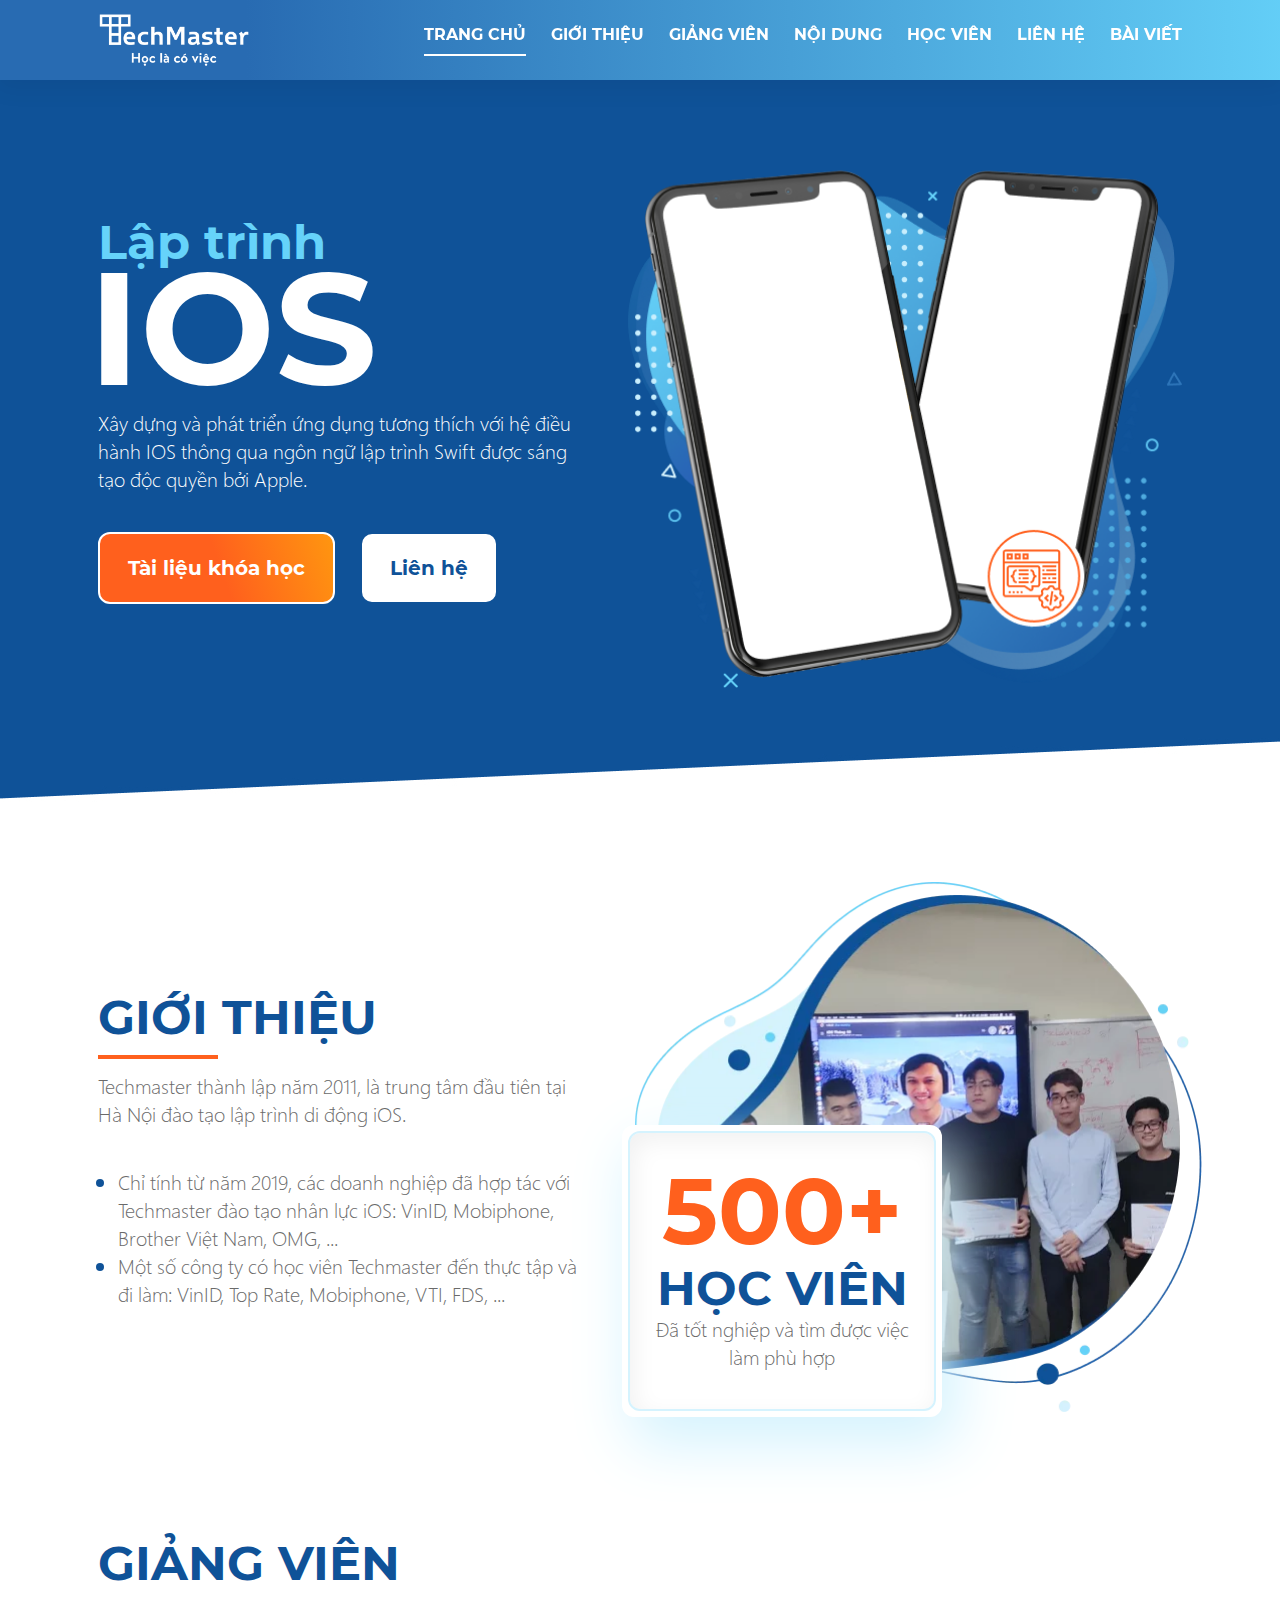
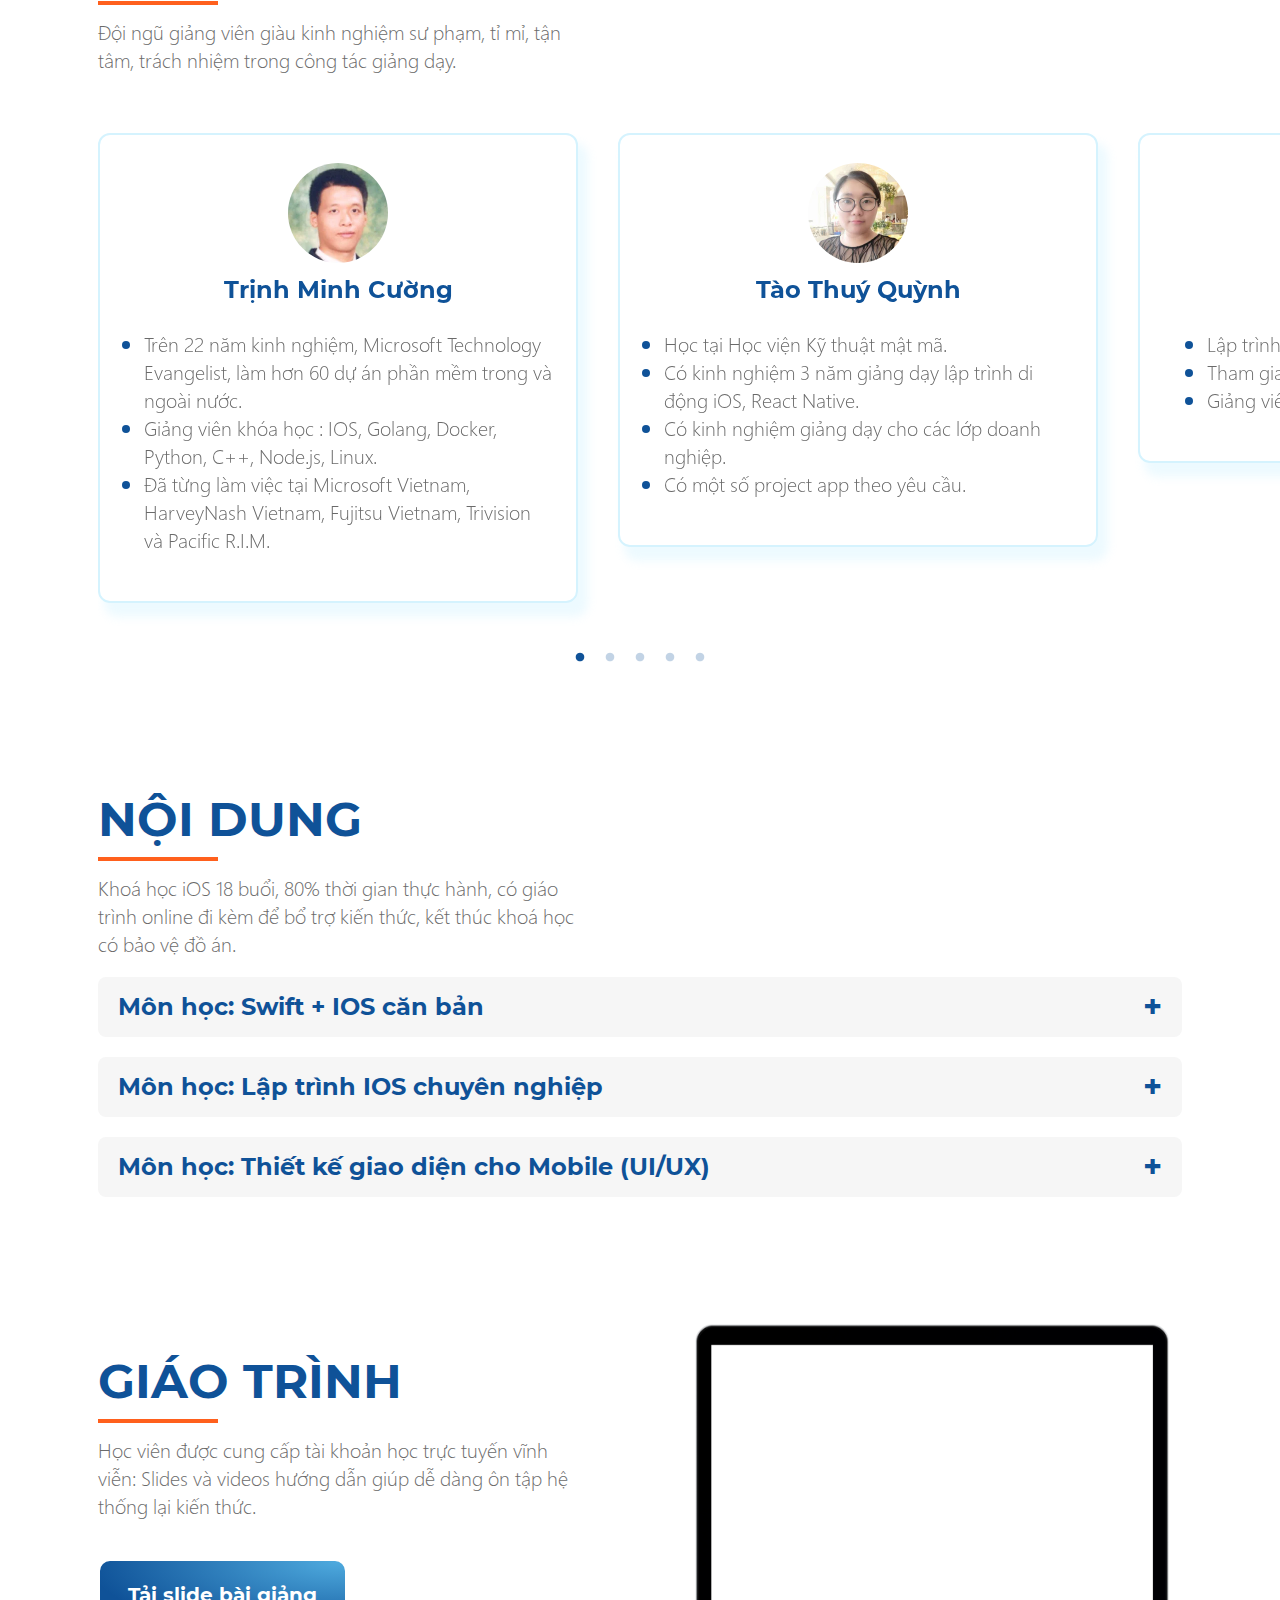
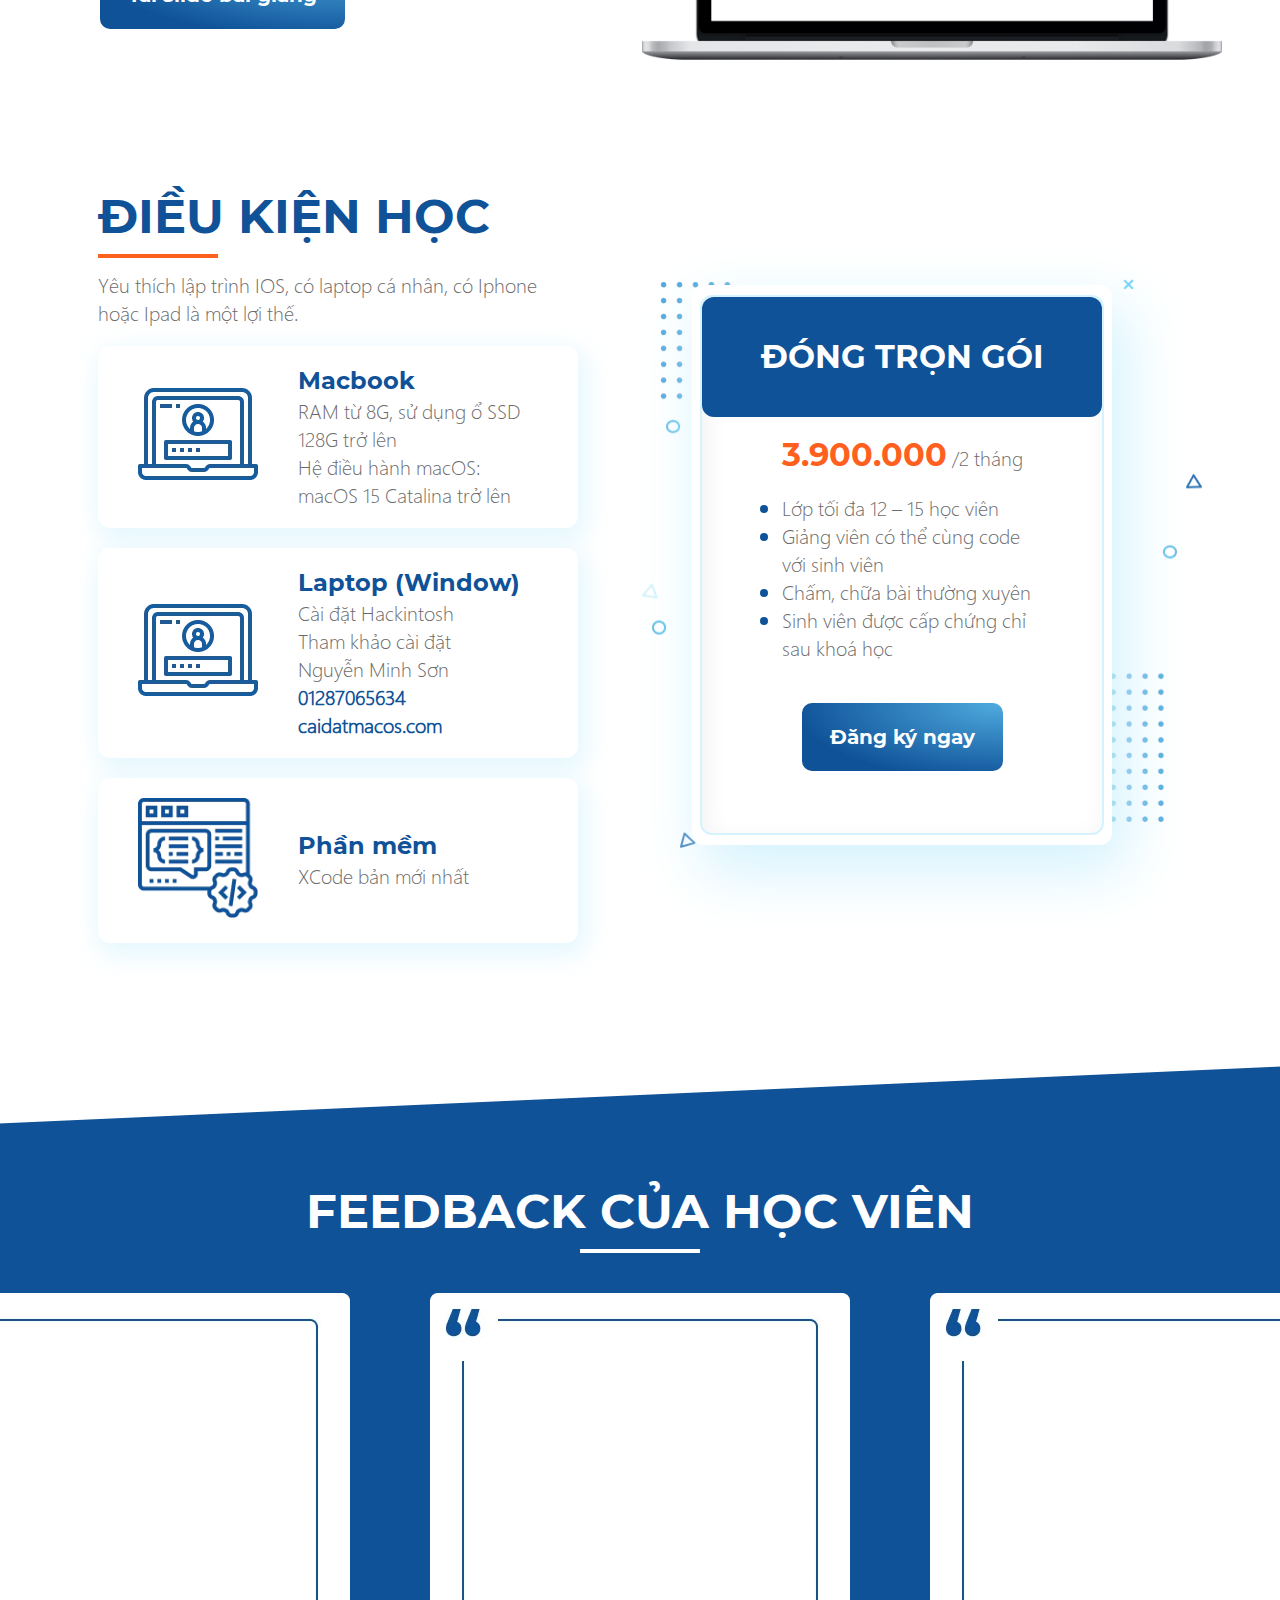
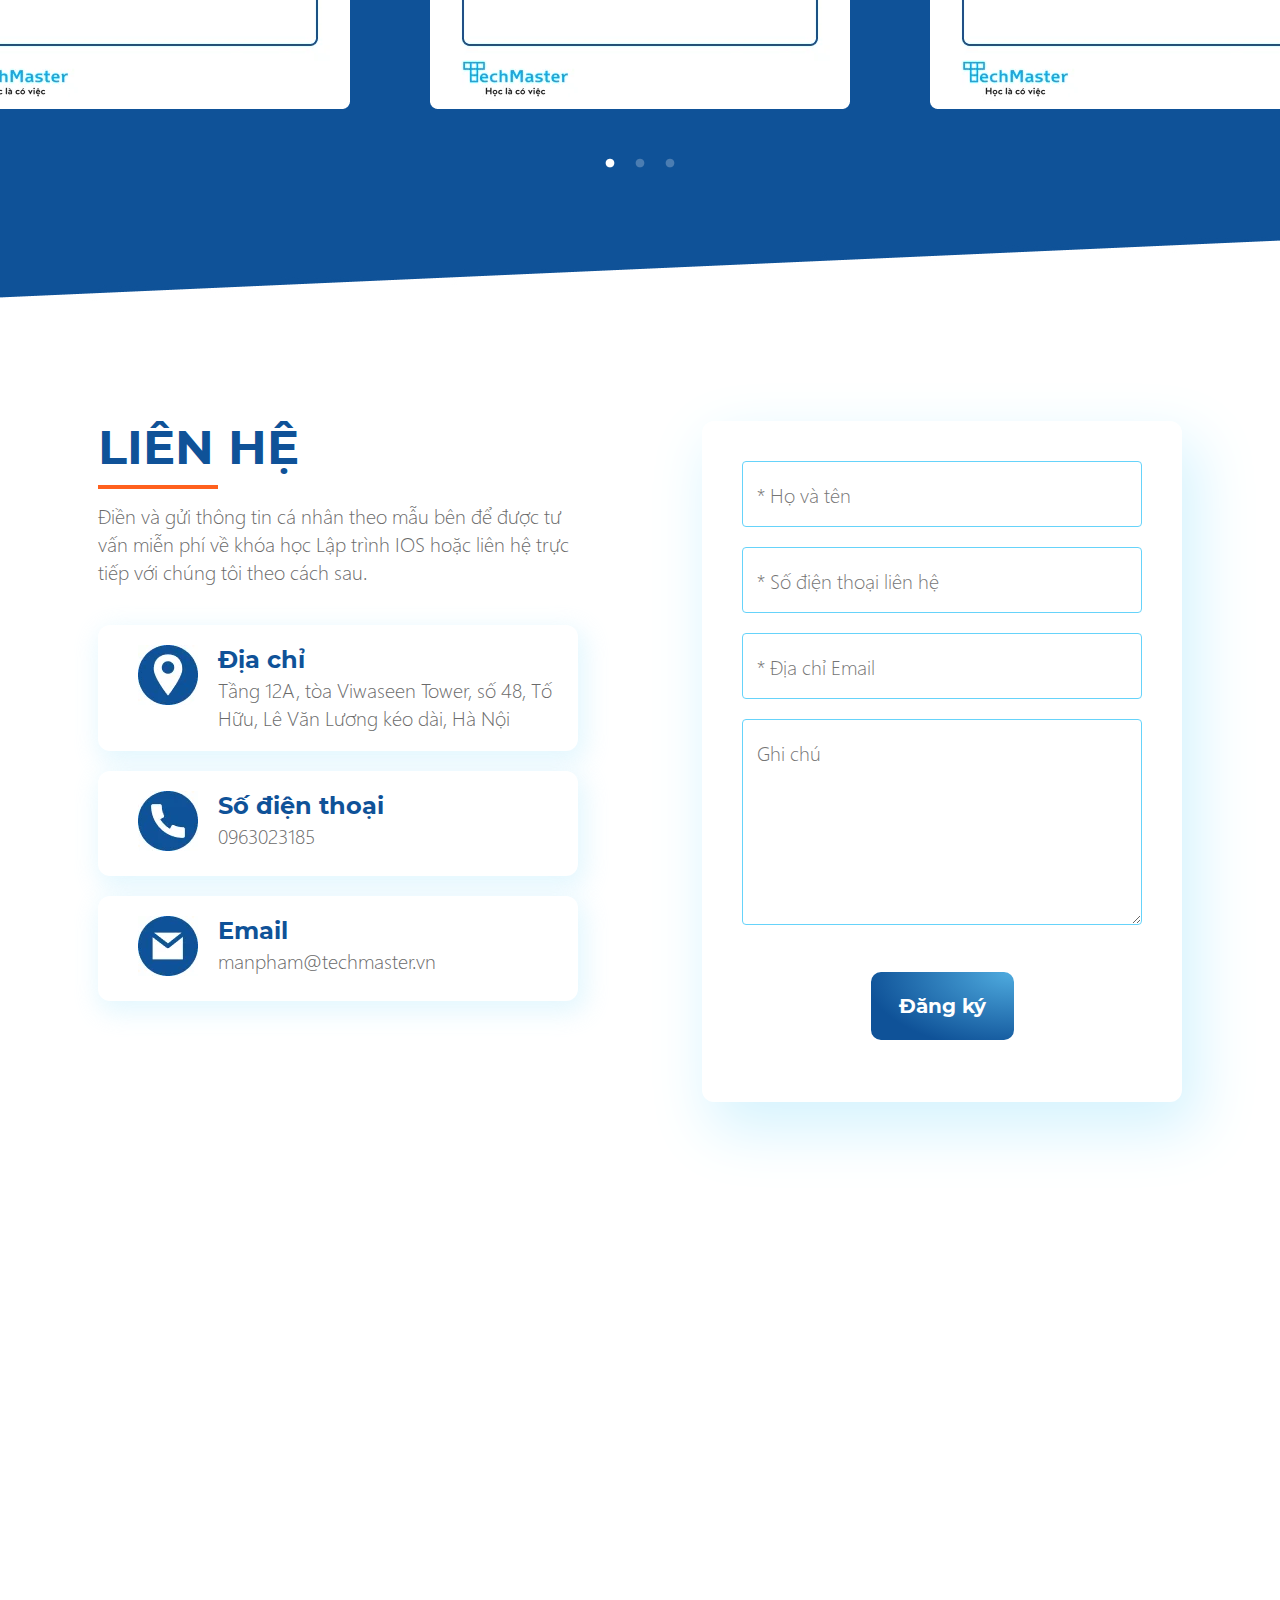
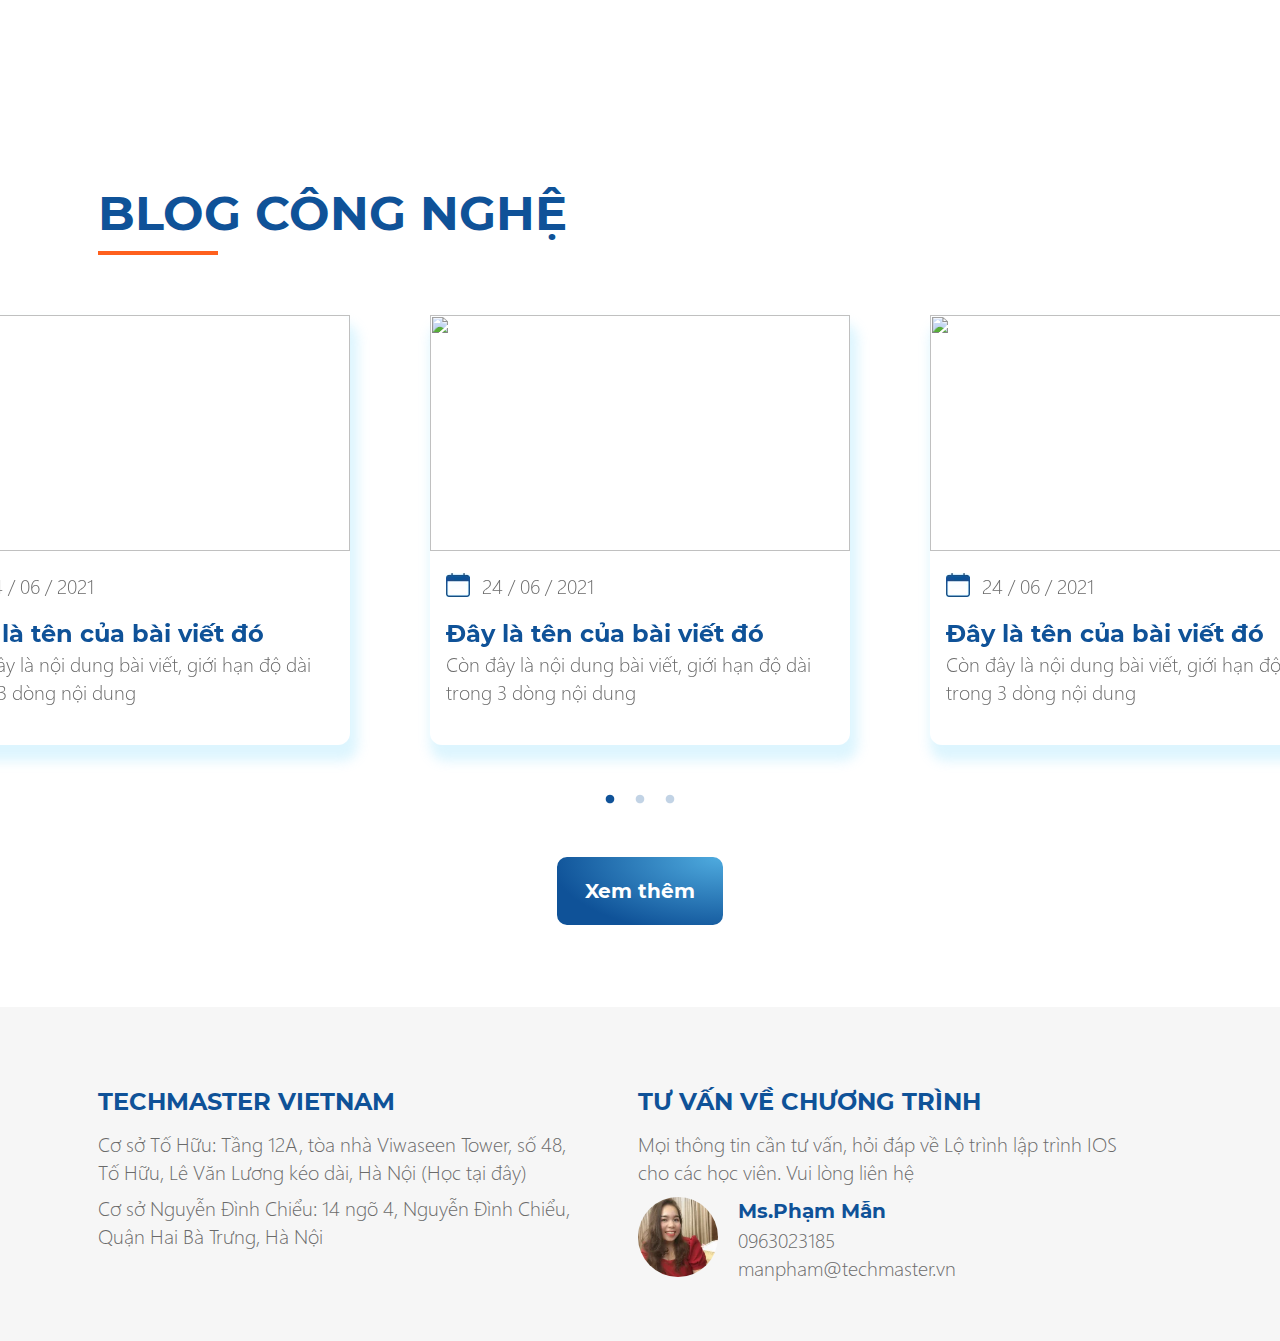
==== IosLandingPage/html/index.html @ 0c82c729 "5/4/21" ====
<!DOCTYPE html>
<html lang="en">
  <head>
    <meta charset="UTF-8" />
    <meta http-equiv="X-UA-Compatible" content="IE=edge" />
    <meta name="viewport" content="width=device-width, initial-scale=1.0" />

    <title>Lập trình IOS</title>
    <link rel="shortcut icon" href="../images/favicon.png" type="image/x-icon">

    <!-- CSS Chung - Slick -->
    <link rel="stylesheet" href="../lib/Slick-1.8.1/slick/slick.css">
    <link rel="stylesheet" href="../lib/Slick-1.8.1/slick/slick-theme.css">
    <!-- CSS Chung -->
    <link rel="stylesheet" href="../css/styleGuide.css">
    <!-- Burger Menu -->
    <link rel="stylesheet" href="../css/burger-menu.css">
    <!-- CSS Riêng -->
    <link rel="stylesheet" href="../css/index.css">

    <!-- Responsive max 1200px -->
    <link rel="stylesheet" href="../css/max1200.css">
    <!-- Responsive max 992px -->
    <link rel="stylesheet" href="../css/max992.css">
    <!-- Responsive max 768px -->
    <link rel="stylesheet" href="../css/max768.css">
    <!-- Responsive max 576px -->
    <link rel="stylesheet" href="../css/max576.css">
    <!-- Responsive max 320px -->
    <link rel="stylesheet" href="../css/max320.css">
  </head>




  <!-- //////////// //////////// //////////// //////////// //////////// //////////// -->
  <!-- //////////// //////////// Lập trình IOS-Tech Master //////////// //////////// -->
  <!-- //////////// //////////// //////////// //////////// //////////// //////////// -->




  <body>
    <!-- Navbar -->
    <header class="navbarBg">
      <div class="container navbar">
        <a href="./index.html" class="logo">
          <picture>
            <img src="../images/logo.png" alt="Techmaster">
          </picture>
        </a>

        <div class="menuItem header header-16-22">
          <a class="itemMenu" href="#idTrangChu">Trang chủ<div class="menuDecor"></div></a>
          <a class="itemMenu" href="#idGioiThieu">Giới thiệu<div class="menuDecor"></div></a>
          <a class="itemMenu" href="#idGiangVien">Giảng viên<div class="menuDecor"></div></a>
          <a class="itemMenu" href="#idNoiDung">Nội dung<div class="menuDecor"></div></a>
          <a class="itemMenu" href="#idHocVien">Học viên<div class="menuDecor"></div></a>
          <a class="itemMenu" href="#idLienHe">Liên hệ<div class="menuDecor"></div></a>
          <a class="itemMenu" href="#idBaiViet">Bài viết<div class="menuDecor"></div></a>
        </div>

        <div class="burger-menu" onclick="hamburgerFunction()">
          <div class="line-1"></div>
          <div class="line-2"></div>
          <div class="line-3"></div>
        </div>
      </div>
    </header>


    <!-- Burger Menu -->
    <section>
      <div class="burger-menu-blackscreen" onclick="hamburgerFunction()"></div>
      <div class="burger-menu-content">
        <div class="container">
          <div class="break-120"></div>
          <a class="burger-filling header header-16-22 txcl-primary" href="#idTrangChu"><span>></span> Trang chủ</a>
          <hr>
          <a class="burger-filling header header-16-22 txcl-primary" href="#idGioiThieu"><span>></span> Giới thiệu</a>
          <hr>
          <a class="burger-filling header header-16-22 txcl-primary" href="#idGiangVien"><span>></span> Giảng viên</a>
          <hr>
          <a class="burger-filling header header-16-22 txcl-primary" href="#idNoiDung"><span>></span> Nội dung</a>
          <hr>
          <a class="burger-filling header header-16-22 txcl-primary" href="#idHocVien"><span>></span> Học viên</a>
          <hr>
          <a class="burger-filling header header-16-22 txcl-primary" href="#idLienHe"><span>></span> Liên hệ</a>
          <hr>
          <a class="burger-filling header header-16-22 txcl-primary" href="#idBaiViet"><span>></span> Bài viết</a>
          <hr>
        </div>
      </div>
    </section>


    <!-- Main -->
    <main class="container-fluid bgcl-primary" id="idTrangChu">
      <div class="container layout1x1 mainLandingPage">
        <div class="content">
          <div>
            <p class="header header-48-52 txcl-secondary2">Lập trình</p>
            <p class="header header-160-120 txcl-white">IOS</p>
          </div>
          <div class="break-20"></div>
          <p class="txcl-white">Xây dựng và phát triển ứng dụng tương thích với hệ 
            điều hành IOS thông qua ngôn ngữ lập trình Swift 
            được sáng tạo độc quyền bởi Apple.</p>
          <div class="break-40"></div>
          <div>
            <a href="#idNoiDung" style="display: inline;"><button class="btn btn-cta header header-20-28 txcl-white">Tài liệu khóa học</button></a>
            <a href="#idLienHe" style="display: inline;"><button class="btn btn-secondary header header-20-28 txcl-primary">Liên hệ</button></a>
          </div>
        </div>

        <div class="imageLandingPage">
          <picture>
            <img src="../images/mainLandingPage/iphoneMockup.png" alt="Techmaster class">
          </picture>
        </div>
      </div>
    </main>


    <!-- Background Decor -->
    <div class="bgdecor1"></div>


    <!-- Section 1 Giới Thiệu -->
    <section class="container" id="idGioiThieu">
      <div class="break-80"></div>

      <div class="layout1x1">
        <div class="content">
          <p class="header header-48-52 txcl-primary">GIỚI THIỆU</p>
          <div class="break-12"></div>
          <div class="decor"></div>
          <div class="break-12"></div>
          <p>Techmaster thành lập năm 2011, là trung tâm đầu tiên 
              tại Hà Nội đào tạo lập trình di động iOS.</p>
  
          <div class="break-40"></div>
  
          <ul>
            <li>Chỉ tính từ năm 2019, các doanh nghiệp đã hợp tác 
                với Techmaster đào tạo nhân lực iOS: VinID, 
                Mobiphone, Brother Việt Nam, OMG, ...</li>
            <li>Một số công ty có học viên Techmaster đến thực tập 
                và đi làm: VinID, Top Rate, Mobiphone, VTI, FDS, ...</li>
          </ul>
        </div>
  
        <div class="imageGioiThieu">
          <picture>
            <source srcset="../images/sectionGioiThieu/gioiThieu.webp" type="image/webp">
            <source srcset="../images/sectionGioiThieu/gioiThieu.png" type="image/png">
            <img src="../images/sectionGioiThieu/gioiThieu.png" alt="Giới thiệu về Techmaster">
          </picture>
          <div class="boxGioiThieu">
            <div class="boxGioiThieu2">
              <p class="header header-94-80 txcl-secondary">500<span class="header-62-80"></span>+</p>
              <p class="header header-48-52 txcl-primary">HỌC VIÊN</p>
              <p>Đã tốt nghiệp và tìm được việc làm phù hợp</p>
            </div>
          </div>
        </div>
      </div>
    </section>


    <!-- Section 2 Giảng Viên -->
    <section id="idGiangVien">
      <div class="break-120"></div>

      <div class="container">
        <div class="content">
          <p class="header header-48-52 txcl-primary">GIẢNG VIÊN</p>
          <div class="break-12"></div>
          <div class="decor"></div>
          <div class="break-12"></div>
          <p>Đội ngũ giảng viên giàu kinh nghiệm sư phạm, tỉ mỉ, 
             tận tâm, trách nhiệm trong công tác giảng dạy.</p>
        </div>
      </div>

      <div class="break-60"></div>

      <div class="container-fix carouselGiangVien">
        <div class="cardGiangVien">
          <div class="cardAva">
            <picture>
              <source srcset="../images/sectionGiangVien/gvCuong.webp" type="image/webp">
              <source srcset="../images/sectionGiangVien/gvCuong.jpg" type="image/jpg">
              <img src="../images/sectionGiangVien/gvCuong.jpg" alt="Thầy Trịnh Minh Cường">
            </picture>
          </div>
          <div class="break-12"></div>
          <p class="header header-24-30 txcl-primary">Trịnh Minh Cường</p>
          <div class="break-24"></div>
          <ul>
            <li>Trên 22 năm kinh nghiệm, Microsoft 
                Technology Evangelist, làm hơn 60 dự án phần 
                mềm trong và ngoài nước.</li>
            <li>Giảng viên khóa học : IOS, Golang, Docker, 
                Python, C++, Node.js, Linux.</li>
            <li>Đã từng làm việc tại Microsoft Vietnam, HarveyNash Vietnam, 
                Fujitsu Vietnam, Trivision 
                và Pacific R.I.M.</li>
          </ul>
        </div>

        <div class="cardGiangVien">
          <div class="cardAva">
            <picture>
              <source srcset="../images/sectionGiangVien/gvQuynh.webp" type="image/webp">
              <source srcset="../images/sectionGiangVien/gvQuynh.jpg" type="image/jpg">
              <img src="../images/sectionGiangVien/gvQuynh.jpg" alt="Cô Tào Thuý Quỳnh">
            </picture>
          </div>
          <div class="break-12"></div>
          <p class="header header-24-30 txcl-primary">Tào Thuý Quỳnh</p>
          <div class="break-24"></div>
          <ul>
            <li>Học tại Học viện Kỹ thuật mật mã.</li>
            <li>Có kinh nghiệm 3 năm giảng dạy lập trình 
                di động iOS, React Native.</li>
            <li>Có kinh nghiệm giảng dạy cho các lớp doanh nghiệp.</li>
            <li>Có một số project app theo yêu cầu.</li>
          </ul>
        </div>

        <div class="cardGiangVien">
          <div class="cardAva">
            <picture>
              <source srcset="../images/sectionGiangVien/gvDuc.webp" type="image/webp">
              <source srcset="../images/sectionGiangVien/gvDuc.jpg" type="image/jpg">
              <img src="../images/sectionGiangVien/gvDuc.jpg" alt="Thầy Lê Đình Đức">
            </picture>
          </div>
          <div class="break-12"></div>
          <p class="header header-24-30 txcl-primary">Lê Đình Đức</p>
          <div class="break-24"></div>
          <ul>
            <li>Lập trình viên iOS team Zalo tập đoàn VNG.</li>
            <li>Tham gia nhiều dự án trong và ngoài nước.</li>
            <li>Giảng viên khóa học iOS tại Techmaster.</li>
          </ul>
        </div>

        <div class="cardGiangVien">
          <div class="cardAva">
            <picture>
              <source srcset="../images/sectionGiangVien/gvViet.webp" type="image/webp">
              <source srcset="../images/sectionGiangVien/gvViet.jpg" type="image/jpg">
              <img src="../images/sectionGiangVien/gvViet.jpg" alt="Thầy Lê Văn Việt">
            </picture>
          </div>
          <div class="break-12"></div>
          <p class="header header-24-30 txcl-primary">Lê Văn Việt</p>
          <div class="break-24"></div>
          <ul>
            <li>Trên 5 năm kinh nghiệm lập trình iOS, quản lý dự án.</li>
            <li>Quản lý nhiều dự án phần mềm.</li>
            <li>Trưởng phòng Development tại công ty Cổ phần Solar Việt Nam.</li>
          </ul>
        </div>

        <div class="cardGiangVien">
          <div class="cardAva">
            <picture>
              <source srcset="../images/sectionGiangVien/gvHieu.webp" type="image/webp">
              <source srcset="../images/sectionGiangVien/gvHieu.jpg" type="image/jpg">
              <img src="../images/sectionGiangVien/gvHieu.jpg" alt="Thầy Tào Quang Hiếu">
            </picture>
          </div>
          <div class="break-12"></div>
          <p class="header header-24-30 txcl-primary">Tào Quang Hiếu</p>
          <div class="break-24"></div>
          <ul>
            <li>Trên 6 năm kinh nghiệm về lập trình viên
                di động tại Công ty CP Bentic Việt Nam.</li>
            <li>Hoàn thành và bàn giao hơn 10 dự án về
                iOS và Flutter (cá nhân thực hiện).</li>
            <li>Giảng viên khóa học: iOS, Flutter.</li>
          </ul>
        </div>
      </div>
    </section>


    <!-- Section 3 Nội Dung -->
    <section class="container" id="idNoiDung">
      <div class="break-120"></div>

      <div class="content">
        <p class="header header-48-52 txcl-primary">NỘI DUNG</p>
        <div class="break-12"></div>
        <div class="decor"></div>
        <div class="break-12"></div>
        <p>Khoá học iOS 18 buổi,  80% thời gian  thực hành, có 
           giáo trình online đi kèm để bổ trợ kiến thức, 
           kết thúc khoá học có bảo vệ đồ án.</p>
      </div>

      <div class="break-20"></div>
      <button type="button" class="collapsible">
        <span class="header header-24-30">Môn học: Swift + IOS căn bản</span>
        <span class="iconPlus header header-32-36">+</span>
        <span class="iconHide header header-32-36">--</span>
      </button>
      <div class="listContent">
        <div class="break-20"></div>
        <ul><span class="header header-24-30 txcl-primary">Buổi 1:</span> Giới thiệu IOS, cơ hội nghề nghiệp, Xcode và làm quen ngôn ngữ Swift
          <li>Giới thiệu hệ điều hành IOS</li>
          <li>Các thiết bị sử dụng hệ điều hành IOS</li>
          <li>Các công cụ cần thiết để lập trình IOS</li>
          <li>Cài đặt và làm quen các chức năng của XCode</li>
          <li>Giới thiệu Swift 5</li>
          <li>So sánh Swift với Objective-C</li>
          <li>In ra màn hình Console</li>
          <li>Các quy tắc khi code với Swift</li>
          <li>Khai báo biến với let, var</li>
          <li>Thống nhất quy tắc đặt tên biến</li>
          <li>Các kiểu dữ liệu cơ bản</li>
          <li>Toán tử số học</li>
          <li>String, Character và các hàm xử lý</li>
        </ul>

        <div class="break-20"></div>
        <ul><span class="header header-24-30 txcl-primary">Buổi 2:</span> Hàm, câu điều kiện và vòng lặp
          <li>Định nghĩa và gọi function</li>
          <li>Tham số inout</li>
          <li>Câu điều kiện if ... else</li>
          <li>Câu điều kiện switch...case</li>
          <li>Vòng lặp for</li>
          <li>Vòng  while, repeat while</li>
        </ul>

        <div class="break-20"></div>
        <ul><span class="header header-24-30 txcl-primary">Buổi 3:</span> Làm việc với github
          <li>Tạo tài khoản github và cài đặt git</li>
          <li>Tạo repository trên máy và trên github</li>
          <li>Remote git repo</li>
          <li>Create, check out branch</li>
          <li>Commit, push, pull, merge</li>
        </ul>

        <div class="break-20"></div>
        <ul><span class="header header-24-30 txcl-primary">Buổi 4:</span> Collection types
          <li>Dictionary</li>
          <li>Enum</li>
          <li>Set</li>
          <li>Array</li>
          <li>Kiểu dữ liệu Tuples</li>
        </ul>

        <div class="break-20"></div>
        <ul><span class="header header-24-30 txcl-primary">Buổi 5:</span> Optional và closure
          <li>Optional là gì</li>
          <li>Phân biệt ? và !</li>
          <li>Unwrap một đối tượng optional</li>
          <li>Closure là gì</li>
          <li>Closure truyền trong hàm</li>
          <li>Closure gán cho biến</li>
        </ul>

        <div class="break-20"></div>
        <ul><span class="header header-24-30 txcl-primary">Buổi 6:</span> Struct và class
          <li>Định nghĩa struct và class</li>
          <li>Khởi tạo class và struct</li>
          <li>Kiểu tham chiếu và kiểu tham trị</li>
          <li>So sánh giống và khác nhau giữa class và struct</li>
        </ul>

        <div class="break-20"></div>
        <ul><span class="header header-24-30 txcl-primary">Buổi 7:</span> Kiểm tra logic</ul>

        <div class="break-20"></div>
        <ul><span class="header header-24-30 txcl-primary">Buổi 8:</span> Ứng dụng đầu tiên
          <li>Giới thiệu cấu trúc project</li>
          <li>Storyboard</li>
          <li>UIView</li>
          <li>Các thuộc tính cơ bản trong inspector</li>
          <li>Run ứng dụnng trên simulator</li>
          <li>Kết nối thiết bị iOS</li>
        </ul>

        <div class="break-20"></div>
        <ul><span class="header header-24-30 txcl-primary">Buổi 9:</span> Ứng dụng bật tắt đèn
          <li>Assets</li>
          <li>Ánh xạ outlet @IBOutlet</li>
          <li>Ánh xạ action @IBAction</li>
          <li>Thay đổi các thuộc tính bằng code</li>
        </ul>

        <div class="break-20"></div>
        <ul><span class="header header-24-30 txcl-primary">Buổi 10:</span> Ứng dụng BMI
          <li>Ôn tập các controls UIView, UIIMageView, UIButton</li>
          <li>UISlider</li>
          <li>Gesture Recognizer</li>
        </ul>

        <div class="break-20"></div>
        <ul><span class="header header-24-30 txcl-primary">Buổi 11:</span> Ứng dụng đồng hồ
          <li>Kiểu dữ liệu Timer</li>
          <li>Layer</li>
          <li>Animation</li>
        </ul>

        <div class="break-20"></div>
        <ul><span class="header header-24-30 txcl-primary">Buổi 12:</span> Kiểm tra ứng dụng</ul>
      </div>

      <div class="break-20"></div>
      <button type="button" class="collapsible">
        <span class="header header-24-30">Môn học: Lập trình IOS chuyên nghiệp</span>
        <span class="iconPlus header header-32-36">+</span>
        <span class="iconHide header header-32-36">--</span>
      </button>
      <div class="listContent">
        <div class="break-20"></div>
        <ul><span class="header header-24-30 txcl-primary">Buổi 1:</span> Ôn tập ngôn ngữ Swift và kỹ thuật lập trình UIKit
          <li>Struct & Class</li>
          <li>Optional</li>
          <li>Closure</li>
          <li>Các thao tác làm việc với mảng, dictionary, enum, set</li>
        </ul>
        
        <div class="break-20"></div>
        <ul><span class="header header-24-30 txcl-primary">Buổi 2 + 3:</span> Auto Layout
          <li>Giới thiệu về hệ thống Auto Layout trong lập trình iOS</li>
          <li>Auto Layout với giao diện</li>
          <li>Auto Layout với  chay</li>
          <li>Layout với Stack, priority</li>
        </ul>
        
        <div class="break-20"></div>
        <ul><span class="header header-24-30 txcl-primary">Buổi 3 + 4:</span> Controls (tiếp)
          <li>UIPickerView, UIDatePicker</li>
          <li>Ứng dụng đếm ngược thời gian với UIDatePicker</li>
          <li>UIImagePickerController</li>
          <li>Ứng hình ảnh (camera, library) với UIIMagePickerController</li>
          <li>UIScrollView</li>
          <li>Show/hide keyboard với ScrollView, slideshows</li>
        </ul>
        
        <div class="break-20"></div>
        <ul><span class="header header-24-30 txcl-primary">Buổi 5:</span> Controls (tiếp)
          <li>UITableView, UITableViewCell</li>
          <li>Register TableViewCell</li>
          <li>UITableViewDelegate, UITableViewDatasource</li>
          <li>Ứng dụng quản lý thông tin khách hàng với chức năng thêm, sửa, xoá</li>
        </ul>
        
        <div class="break-20"></div>
        <ul><span class="header header-24-30 txcl-primary">Buổi 6:</span> Controls (tiếp)
          <li>UICollectionView, UICollectionViewCell</li>
          <li>Register CollectionViewCell</li>
          <li>UICollectionViewFlowLayout</li>
          <li>UICollectionViewDelegate, UICollectionCollectionDatasource </li>
          <li>Ứng dụng shop bán hàng</li>
          <li>Ứng dụng thư viện ảnh</li>
        </ul>
        
        <div class="break-20"></div>
        <ul><span class="header header-24-30 txcl-primary">Buổi 7:</span> Container Controllers
          <li>UINavigationController, UITabBarController</li>
          <li>Điều hướng màn hình</li>
          <li>Truyền dữ liệu giữa các màn hình</li>
          <li>Ứng dụng chuyên nghiệp với UINavigationController, UITabBarController</li>
        </ul>
        
        <div class="break-20"></div>
        <ul><span class="header header-24-30 txcl-primary">Buổi 8:</span> Debug và pattern
          <li>Debug với Xcode</li>
          <li>Mô hình MVC, MVVM, Singleton</li>
          <li>Ứng dụng các mô hình trong thực tế</li>
        </ul>
        
        <div class="break-20"></div>
        <ul><span class="header header-24-30 txcl-primary">Buổi 9:</span> Nâng cao Gesture Recognizer và sử dụng thư viện
          <li>Tích hợp thư viện bên thứ 3 sử dụng CocoaPods hoặc Carthage</li>
          <li>UILongPressGesture</li>
          <li>UISwipeGesture</li>
          <li>UIPanGesture</li>
        </ul>
        
        <div class="break-20"></div>
        <ul><span class="header header-24-30 txcl-primary">Buổi 01:</span> Local database
          <li>Core Data</li>
          <li>Realm</li>
          <li>User Default</li>
          <li>Key chains</li>
          <li>Ứng dụng Todo List</li>
        </ul>
        
        <div class="break-20"></div>
        <ul><span class="header header-24-30 txcl-primary">Buổi 11:</span> Firebase
          <li>Cài đặt Firebase</li>
          <li>Authenticate với Firebase</li>
          <li>Firebase Firestore</li>
          <li>Firebase Realtime</li>
          <li>Ứng dụng xem video youtube sử dụng Firebase backend</li>
        </ul>
        
        <div class="break-20"></div>
        <ul><span class="header header-24-30 txcl-primary">Buổi 12 + 13:</span> Rest API
          <li>Giới thiẹu cách nhậ dữ liệu từ Backend thông qua API - Resful JSON</li>
          <li>Test API với Postman</li>
          <li>URLSession, Alamofire</li>
          <li>API với các phương thức POST, GET, PUT, DELETE</li>
          <li>Upload photos</li>
          <li>Ứng dụng thời tiết</li>
        </ul>
        
        <div class="break-20"></div>
        <ul><span class="header header-24-30 txcl-primary">Buổi 14:</span> Google maps
          <li>Tích hợp Google maps vào ứng dụng</li>
          <li>Lấy location hiện tại</li>
          <li>Tìm kiếm địa điểm theo lat long</li>
          <li>Chỉ đường</li>
        </ul>
        
        <div class="break-20"></div>
        <ul><span class="header header-24-30 txcl-primary">Buổi 15:</span> Quản lý bộ nhớ
          <li>ARC - cơ chế quản lý bộ nhớ</li>
          <li>Leak memory</li>
          <li>Debug bộ nhớ</li>
        </ul>
        
        <div class="break-20"></div>
        <ul><span class="header header-24-30 txcl-primary">Buổi 16:</span> Grand Center Dispatch
          <li>GCD - xử lý đa nhiệm trong iOS</li>
          <li>Serial queue, Concurrent queue</li>
          <li>Concurrency</li>
        </ul>
        
        <div class="break-20"></div>
        <ul><span class="header header-24-30 txcl-primary">Buổi 17:</span> Test và deploy sản phẩm
          <li>UI Tests</li>
          <li>Unit Tests</li>
          <li>Deploy sản phẩm lên App Store</li>
        </ul>
        
        <div class="break-20"></div>
        <ul><span class="header header-24-30 txcl-primary">Buổi 18:</span> Bảo vệ đồ án</ul>
      </div>

      <div class="break-20"></div>
      <button type="button" class="collapsible">
        <span class="header header-24-30">Môn học: Thiết kế giao diện cho Mobile (UI/UX)</span>
        <span class="iconPlus header header-32-36">+</span>
        <span class="iconHide header header-32-36">--</span>
      </button>
      <div class="listContent">
        <div class="break-20"></div>
        <ul><span class="header header-24-30 txcl-primary">Buổi 1:</span> Tìm hiểu khái niệm UI/UX
          <li>Tại sao developer cần hiểu về UI/UX</li>
          <li>Các yếu tố cơ bản của UI: Font, color, layout, style</li>
          <li>Hướng dẫn tạo wireframe</li>
        </ul>

        <div class="break-20"></div>
        <ul><span class="header header-24-30 txcl-primary">Buổi 2:</span> Các luật cơ bản của UX (Phần 1)
          <li>Fitt's law</li>
          <li>Hick's law</li>
          <li>Jakob's law</li>
          <li>Miller's law</li>
          <li>Bổ sung wireframe dựa theo các quy tắc trên</li>
        </ul>
        
        <div class="break-20"></div>
        <ul><span class="header header-24-30 txcl-primary">Buổi 3:</span> Các luật cơ bản của UX (Phần 2)
          <li>Law of common region</li>
          <li>Law of pragnanz</li>
          <li>Law of proximity </li>
          <li>Law of similarity</li>
          <li>Hoàn thiện wireframe</li>
          <li>Thực hành vẽ layout trên figma/sketch app/photoshop</li>
        </ul>
        
        <div class="break-20"></div>
        <ul><span class="header header-24-30 txcl-primary">Buổi 4:</span> Thiết kế ứng dụng di động
          <li>Trends</li>
          <li>Workflow</li>
          <li>Thực hành layout</li>
        </ul>
        
        <div class="break-20"></div>
        <ul><span class="header header-24-30 txcl-primary">Buổi 5:</span> Lưu ý khi thiết kế
          <li>Phân tích case study với 7 nguyên tắc (example popup delight score)</li>
          <li>Chữa bố cục</li>
          <li>Thực hành layout</li>
        </ul>
        
        <div class="break-20"></div>
        <ul><span class="header header-24-30 txcl-primary">Buổi 6:</span> Design parttern
          <li>Style guides</li>
          <li>Partter libraries</li>
          <li>Tạo style guides/patter libraries cho đồ án</li>
        </ul>
        
        <div class="break-20"></div>
        <ul><span class="header header-24-30 txcl-primary">Buổi 7 + 8:</span> Chữa và bảo vệ đồ án</ul>
      </div>
    </section>


    <!-- Section 4 Giáo Trình -->
    <section class="container" id="idGiaoTrinh">
      <div class="break-120"></div>

      <div class="layout1x1">
        <div class="content">
          <p class="header header-48-52 txcl-primary">GIÁO TRÌNH</p>
          <div class="break-12"></div>
          <div class="decor"></div>
          <div class="break-12"></div>
          <p>Học viên được cung cấp tài khoản học trực tuyến vĩnh 
              viễn: Slides và videos hướng dẫn giúp dễ dàng ôn tập 
              hệ thống lại kiến thức.</p>
          <div class="break-40"></div>
          <div class="btn-responsive">
            <button class="btn btn-primary header header-20-28 txcl-white">Tải slide bài giảng</button>
          </div>
        </div>
  
        <div class="imageGiaoTrinh">
          <picture>
            <img src="../images/sectionGiaoTrinh/giaoTrinh.png" alt="Video bài giảng">
          </picture>
        </div>
      </div>
    </section>


    <!-- Section 5 Điều Kiện Học -->
    <section class="container" id="idYeuCau">
      <div class="break-120"></div>

      <div class="layout1x1">
        <div class="content">
          <p class="header header-48-52 txcl-primary">ĐIỀU KIỆN HỌC</p>
          <div class="break-12"></div>
          <div class="decor"></div>
          <div class="break-12"></div>
          <p>Yêu thích lập trình IOS, có laptop cá nhân, có Iphone 
            hoặc Ipad là một lợi thế.</p>
  
          <div class="break-20"></div>
          <div class="cardYeuCau">
            <div class="cardIcon">
              <picture>
                <source srcset="../images/sectionYeuCau/iconLaptop.webp" type="image/webp">
                <source srcset="../images/sectionYeuCau/iconLaptop.png" type="image/png">
                <img src="../images/sectionYeuCau/iconLaptop.png" alt="Macbook">
              </picture>
            </div>
            <div class="cardContent">
              <p class="header header-24-30 txcl-primary">Macbook</p>
              <p>RAM từ 8G, sử dụng ổ SSD 128G trở lên</p>
              <p>Hệ điều hành macOS: macOS 15 Catalina trở lên</p>
            </div>
          </div>

          <div class="break-20"></div>
          <div class="cardYeuCau">
            <div class="cardIcon">
              <picture>
                <source srcset="../images/sectionYeuCau/iconLaptop.webp" type="image/webp">
                <source srcset="../images/sectionYeuCau/iconLaptop.png" type="image/png">
                <img src="../images/sectionYeuCau/iconLaptop.png" alt="Laptop (Window)">
              </picture>
            </div>
            <div class="cardContent">
              <p class="header header-24-30 txcl-primary">Laptop (Window)</p>
              <p>Cài đặt Hackintosh</p>
              <p>Tham khảo cài đặt</p>
              <p>Nguyễn Minh Sơn</p>
              <a href="tel:(+0)128-706-5634" class="txcl-primary" style="font-weight: 600;">01287065634</a>
              <a href="https://caidatmacos.com" target="_blank" class="txcl-primary" style="font-weight: 600;">caidatmacos.com</a>
            </div>
          </div>

          <div class="break-20"></div>
          <div class="cardYeuCau">
            <div class="cardIcon">
              <picture>
                <source srcset="../images/sectionYeuCau/iconCode.webp" type="image/webp">
                <source srcset="../images/sectionYeuCau/iconCode.png" type="image/png">
                <img src="../images/sectionYeuCau/iconCode.png" alt="Phần mềm">
              </picture>
            </div>
            <div class="cardContent">
              <p class="header header-24-30 txcl-primary">Phần mềm</p>
              <p>XCode bản mới nhất</p>
            </div>
          </div>
        </div>
  
        <div class="imageYeuCau">
          <picture>
            <source srcset="../images/sectionYeuCau/yeuCau.webp" type="image/webp">
            <source srcset="../images/sectionYeuCau/yeuCau.png" type="image/png">
            <img src="../images/sectionYeuCau/yeuCau.png" alt="">
          </picture>

          <div class="boxYeuCau">
            <div class="boxYeuCau2">
              <div class="boxYeuCauDecor bgcl-primary">
                <p class="header header-32-36 txcl-white">ĐÓNG TRỌN GÓI</p>
              </div>
              <div class="break-20"></div>
              <p style="text-align: center;"><span class="header header-32-36 txcl-secondary">3.900.000</span> /2 tháng</p>
              <div class="break-20"></div>
              <ul class="boxYeuCauContent">
                <li>Lớp tối đa 12 – 15 học viên</li>
                <li>Giảng viên có thể cùng code với sinh viên</li>
                <li>Chấm, chữa bài thường xuyên</li>
                <li>Sinh viên được cấp chứng chỉ sau khoá học</li>
              </ul>
              <div class="break-40"></div>
              <div style="text-align: center;">
                <button class="btn btn-primary header header-20-28 txcl-white">Đăng ký ngay</button>
              </div>
            </div>
          </div>
        </div>
      </div>
    </section>


    <!-- Background Decor -->
    <div class="break-120"></div>
    <div class="bgdecor2"></div>


    <!-- Section 6 Feedback Của Học Viên -->
    <section class="container-fluid bgcl-primary" id="idHocVien">
      <div class="break-60"></div>

      <div class="container layoutCenter">
        <p class="header header-48-52 txcl-white">FEEDBACK CỦA HỌC VIÊN</p>
        <div class="break-12"></div>
        <div class="decor"></div>
      </div>

      <div class="break-40"></div>

      <div class="carouselFeedback">
        <div class="cardFeedback">
          <picture>
            <source srcset="../images/sectionFeedback/feedbackBG.webp" type="image/webp">
            <source srcset="../images/sectionFeedback/feedbackBG.png" type="image/png">
            <img src="../images/sectionFeedback/feedbackBG.png" alt="">
          </picture>
        </div>
        <div class="cardFeedback">
          <picture>
            <source srcset="../images/sectionFeedback/feedbackBG.webp" type="image/webp">
            <source srcset="../images/sectionFeedback/feedbackBG.png" type="image/png">
            <img src="../images/sectionFeedback/feedbackBG.png" alt="">
          </picture>
        </div>
        <div class="cardFeedback">
          <picture>
            <source srcset="../images/sectionFeedback/feedbackBG.webp" type="image/webp">
            <source srcset="../images/sectionFeedback/feedbackBG.png" type="image/png">
            <img src="../images/sectionFeedback/feedbackBG.png" alt="">
          </picture>
        </div>
      </div>
      
      <div class="break-60"></div>
    </section>


    <!-- Background Decor -->
    <div class="bgdecor1"></div>


    <!-- Section 7 Liên Hệ -->
    <section class="container" id="idLienHe">
      <div class="break-120"></div>

      <div class="layout1x1fix">
        <div class="content">
          <p class="header header-48-52 txcl-primary">LIÊN HỆ</p>
          <div class="break-12"></div>
          <div class="decor"></div>
          <div class="break-12"></div>
          <p>Điền và gửi thông tin cá nhân theo mẫu bên để được 
             tư vấn miễn phí về khóa học Lập trình IOS hoặc liên hệ 
             trực tiếp với chúng tôi theo cách sau.</p>
             
          <div class="break-40"></div>
          <div class="cardLienHe">
            <picture>
              <source srcset="../images/sectionLienHe/iconLocation.webp" type="image/webp">
              <source srcset="../images/sectionLienHe/iconLocation.jpg" type="image/jpg">
              <img src="../images/sectionLienHe/iconLocation.jpg" alt="Địa chỉ">
            </picture>
            <div>
              <p class="header header-24-30 txcl-primary">Địa chỉ</p>
              <p>Tầng 12A, tòa Viwaseen Tower, số 48, 
                 Tố Hữu, Lê Văn Lương kéo dài, Hà Nội</p>
            </div>
          </div>
          <div class="break-20"></div>
          <div class="cardLienHe">
            <picture>
              <source srcset="../images/sectionLienHe/iconPhone.webp" type="image/webp">
              <source srcset="../images/sectionLienHe/iconPhone.jpg" type="image/jpg">
              <img src="../images/sectionLienHe/iconPhone.jpg" alt="Điện thoại">
            </picture>
            <div>
              <p class="header header-24-30 txcl-primary">Số điện thoại</p>
              <a href="tel:(+0)963-023-158">0963023185</a>
            </div>
          </div>
          <div class="break-20"></div>
          <div class="cardLienHe">
            <picture>
              <source srcset="../images/sectionLienHe/iconEmail.webp" type="image/webp">
              <source srcset="../images/sectionLienHe/iconEmail.jpg" type="image/jpg">
              <img src="../images/sectionLienHe/iconEmail.jpg" alt="Email">
            </picture>
            <div>
              <p class="header header-24-30 txcl-primary">Email</p>
              <a href="mailto:manpham@techmaster.vn">manpham@techmaster.vn</a>
            </div>
          </div>
        </div>
  
        <div class="boxLienHe">
          <input class="inputText paragraph paragraph-20-28" id="data-name" type="text" placeholder="* Họ và tên">
          <div class="break-20"></div>
          <input class="inputText paragraph paragraph-20-28" id="data-phone" type="number" placeholder="* Số điện thoại liên hệ">
          <div class="break-20"></div>
          <input class="inputText paragraph paragraph-20-28" id="data-email" type="text" placeholder="* Địa chỉ Email">
          <div class="break-20"></div>
          <textarea class="inputText paragraph paragraph-20-28" id="data-message" rows="6" placeholder="Ghi chú"></textarea>
          <div class="break-40"></div>
          <div style="text-align: center;">
            <button class="btn btn-primary header header-20-28 txcl-white">Đăng ký</button>
          </div>
        </div>
      </div>
    </section>


    <!-- Map -->
    <section class="container-fluid">
      <div class="break-80"></div>

      <iframe src="https://www.google.com/maps/embed?pb=!1m18!1m12!1m3!1d3724.858761266771!2d105.79250071541884!3d20.998297994192292!2m3!1f0!2f0!3f0!3m2!1i1024!2i768!4f13.1!3m3!1m2!1s0x3135ad5e6a49f693%3A0x13aeab8c73d00e0c!2sTechmaster!5e0!3m2!1svi!2s!4v1607153605280!5m2!1svi!2s" 
      width="100%" frameborder="0" style="border: 0" allowfullscreen="" aria-hidden="false" tabindex="0"></iframe>
    </section>


    <!-- Section 8 Blog Công Nghệ -->
    <section class="container-fluid" id="idBaiViet">
      <div class="break-120"></div>

      <div class="container">
        <div class="content">
          <p class="header header-48-52 txcl-primary">BLOG CÔNG NGHỆ</p>
          <div class="break-12"></div>
          <div class="decor"></div>
        </div>
      </div>

      <div class="carouselBlog">
        <div class="cardBlog">
          <img class="cardThumbnail" src="" alt="">
          <div class="break-20"></div>
          <div class="cardDate">
            <picture>
              <source srcset="../images/sectionBlog/iconDate.webp" type="image/webp">
              <source srcset="../images/sectionBlog/iconDate.jpg" type="image/jpg">
              <img src="../images/sectionBlog/iconDate.jpg" alt="Date">
            </picture>
            <span class="paragraph-16-24" style="margin-left: 1.2rem;">24 / 06 / 2021</span>
          </div>
          <div class="break-20"></div>
          <div>
            <p class="header header-24-30 txcl-primary">Đây là tên của bài viết đó</p>
            <p>Còn đây là nội dung bài viết, giới hạn 
                độ dài trong 3 dòng nội dung</p>
          </div>
        </div>

        <div class="cardBlog">
          <img class="cardThumbnail" src="" alt="">
          <div class="break-20"></div>
          <div class="cardDate">
            <picture>
              <source srcset="../images/sectionBlog/iconDate.webp" type="image/webp">
              <source srcset="../images/sectionBlog/iconDate.jpg" type="image/jpg">
              <img src="../images/sectionBlog/iconDate.jpg" alt="Date">
            </picture>
            <span class="paragraph-16-24" style="margin-left: 1.2rem;">24 / 06 / 2021</span>
          </div>
          <div class="break-20"></div>
          <div>
            <p class="header header-24-30 txcl-primary">Đây là tên của bài viết đó</p>
            <p>Còn đây là nội dung bài viết, giới hạn 
                độ dài trong 3 dòng nội dung</p>
          </div>
        </div>

        <div class="cardBlog">
          <img class="cardThumbnail" src="" alt="">
          <div class="break-20"></div>
          <div class="cardDate">
            <picture>
              <source srcset="../images/sectionBlog/iconDate.webp" type="image/webp">
              <source srcset="../images/sectionBlog/iconDate.jpg" type="image/jpg">
              <img src="../images/sectionBlog/iconDate.jpg" alt="Date">
            </picture>
            <span class="paragraph-16-24" style="margin-left: 1.2rem;">24 / 06 / 2021</span>
          </div>
          <div class="break-20"></div>
          <div>
            <p class="header header-24-30 txcl-primary">Đây là tên của bài viết đó</p>
            <p>Còn đây là nội dung bài viết, giới hạn 
                độ dài trong 3 dòng nội dung</p>
          </div>
        </div>
      </div>

      <div class="break-40"></div>
      <div style="text-align: center;">
        <button class="btn btn-primary header header-20-28 txcl-white">Xem thêm</button>
      </div>
      
      <div class="break-80"></div>
    </section>


    <!-- Footer -->
    <footer class="footerNavbarBg">
      <div class="container grid-container">
        <div class="grid-item">
          <p class="header header-24-30 txcl-primary">TECHMASTER VIETNAM</p>
          <div class="break-12"></div>
          <p>Cơ sở Tố Hữu: Tầng 12A, tòa nhà Viwaseen Tower, số 48, 
             Tố Hữu, Lê Văn Lương kéo dài, Hà Nội (Học tại đây)</p>
          <div class="break-8"></div>
          <p>Cơ sở Nguyễn Đình Chiểu: 14 ngõ 4, Nguyễn Đình Chiểu, 
             Quận Hai Bà Trưng, Hà Nội</p>
        </div>

        <div class="grid-item">
          <p class="header header-24-30 txcl-primary">TƯ VẤN VỀ CHƯƠNG TRÌNH</p>
          <div class="break-12"></div>
          <p>Mọi thông tin cần tư vấn, hỏi đáp về Lộ trình lập trình 
             IOS cho các học viên. Vui lòng liên hệ</p>
          <div class="break-12"></div>
          <div class="boxFooter">
            <div class="cardAva">
              <picture>
                <source srcset="../images/footer/nvMan.webp" type="image/webp">
                <source srcset="../images/footer/nvMan.jpg" type="image/jpg">
                <img src="../images/footer/nvMan.jpg" alt="Ms. Phạm Mẫn">
              </picture>
            </div>
            <div>
              <p class="header header-20-28 txcl-primary">Ms.Phạm Mẫn</p>
              <a href="tel:(+0)963-023-158">0963023185</a>
              <a href="mailto:manpham@techmaster.vn">manpham@techmaster.vn</a>
            </div>
          </div>
        </div>
      </div>
    </footer>



  
    <!-- //////////// //////////// //////////// //////////// //////////// //////////// -->
    <!-- //////////// //////////// //////// SCRIPT ///////// //////////// //////////// -->
    <!-- //////////// //////////// //////////// //////////// //////////// //////////// -->


    <!-- jQuerry Ajax JS library -->
    <script src="../lib/jQuerry-Ajax-3.5.1/jquery-3.5.1.js"></script>
    <!-- Slick JS library -->
    <script src="../lib/Slick-1.8.1/slick/slick.min.js"></script>
    <!-- JS Riêng -->
    <script src="../js/index.js"></script>
  </body>
</html>
---- IosLandingPage/css/styleGuide.css ----
/* ------------ ------------ ------------ ------------ */
/* --Style Guide-- ------------ */
html
  {
    font-size: 62.5%;
    scroll-behavior: smooth;
  }
body
  {
    overflow-x: hidden;
    font-family: 'Segoe UI', sans-serif;
    font-size: 2.0rem;
    line-height: 2.8rem;
    color: #6A6A6A;
    background-color: #FFFFFF;
  }
p, body, ul, li
  {
    margin: 0;
    padding: 0;
  }
li::marker
  {
    color: #0F5298;
  }
a, a:hover
  {
    display: block;
    color: inherit;
    text-decoration: none;
  }
hr
  {
    border-top-width: 0px;
  }
/* Chrome, Safari, Edge, Opera */
input::-webkit-outer-spin-button,
input::-webkit-inner-spin-button 
  {
    -webkit-appearance: none;
    margin: 0;
  }

/* Firefox */
input[type=number] 
  {
    -moz-appearance: textfield;
  }


/* ------------ ------------ ------------ ------------ */
/* --FONTS-- ------------ */
@font-face
  {
    font-family: Montserrat;
    src: url(../fonts/Montserrat/Montserrat-Bold.ttf);
    font-weight: 600;
  }
@font-face
  {
    font-family: Segoe UI;
    src: url(../fonts/SegoeUi/segoeuil.ttf);
    font-weight: 400;
  }


/* ------------ ------------ ------------ ------------ */
/* --HEADER-- ------------ */
.header
  {
    font-family: 'Montserrat', sans-serif;
    font-weight: 600;
  }
.header-160-120 /* Chỉ để trang trí */
  {
    margin-left: -10px;
    font-size: 16.0rem;
    line-height: 12.0rem;
  }
.header-94-80 /* Chỉ để trang trí */
  {
    font-size: 9.4rem;
    line-height: 8.0rem;
  }
.header-62-80 /* Chỉ để trang trí */
  {
    font-size: 6.2rem;
    line-height: 8.0rem;
  }
.header-48-52
  {
    font-size: 4.8rem;
    line-height: 5.2rem;
  }
.header-32-36
  {
    font-size: 3.2rem;
    line-height: 3.6rem;
  }
.header-24-30
  {
    font-size: 2.4rem;
    line-height: 3.0rem;
  }
.header-20-28
  {
    font-size: 2.0rem;
    line-height: 2.8rem;
  }
.header-16-22
  {
    font-size: 1.6rem;
    line-height: 2.2rem;
  }


/* ------------ ------------ ------------ ------------ */
/* --PARAGRAPH-- ------------ */
.paragraph
  {
    font-family: 'Segoe UI', sans-serif;
    font-weight: 400;
  }
.paragraph-20-28
  {
    font-size: 2rem;
    line-height: 2.8rem;
  }
.paragraph-16-22
  {
    font-size: 1.6rem;
    line-height: 2.2rem;
  }


/* ------------ ------------ ------------ ------------ */
/* --BACKGROUND COLOR-- ------------ */
.bgcl-primary
  {
    background-color: #0F5298;
  }
.bgcl-primary-grd
  {
    background: radial-gradient(102.39% 113.6% at 97.61% 1.34%, #4EAADE 0%, #0F5298 100%);
  }
.bgcl-secondary
  {
    background-color: #FF601D;
  }
.bgcl-secondary-grd
  {
    background: linear-gradient(250.59deg, #FFBD06 -35.08%, #FF601D 48.56%);
  }


/* ------------ ------------ ------------ ------------ */
/* --TEXT COLOR-- ------------ */
.txcl-primary
  {
    color: #0F5298;
  }
.txcl-secondary
  {
    color: #FF601D;
  }
.txcl-secondary2
  {
    color: #66D3FA;
  }
.txcl-white
  {
      color: #FFFFFF;
  }


/* ------------ ------------ ------------ ------------ */
/* --DECOR-- ------------ */
.menuDecor
  {
    margin: 0.8rem auto 0 auto;
    width: 0;
    height: 2px;
    background-color: #FFFFFF;
    transition: all 280ms ease-out;
  }
.decor
  {
    width: 12.0rem;
    height: 0.4rem;
    background-color: #FF601D;
  }


/* ------------ ------------ ------------ ------------ */
/* --BUTTON-- ------------ */
.btn
  {
    padding: 2.0rem 2.8rem;
    box-sizing: border-box;
    border-radius: 12px;
    display: inline-block;
    cursor: pointer;
  }
.btn
  {
    transition: 
    transform .2s cubic-bezier(.02,.01,.47,1),
    opacity .2s cubic-bezier(.02,.01,.47,1),
    box-shadow .4s cubic-bezier(.02,.01,.47,1);
  }
.btn:hover
  {
    transform: translateY(-0.4rem);
    box-shadow: 0 3rem 3rem rgb(0 0 0 / 16%);
  }
.btn:focus
  {
    outline: none;
  }
.btn-cta
  {
    background: linear-gradient(250.59deg, #FFBD06 -35.08%, #FF601D 48.56%);
    border: 2px solid #FFFFFF;
  }
.btn-primary
  {
    background: radial-gradient(102.39% 113.6% at 97.61% 1.34%, #4EAADE 0%, #0F5298 100%);
    border: 2px solid #FFFFFF;
  }
.btn-secondary
  {
    margin-left: 20px;
    background: #FFFFFF;
    border: 2px solid #0F5298;
  }


/* ------------ ------------ ------------ ------------ */
/* --BREAK-- ------------ */
.break-120
  {
    height: 12.0rem;
  }
.break-80
  {
    height: 8.0rem;
  }
.break-60
  {
    height: 6.0rem;
  }
.break-40
  {
    height: 4.0rem;
  }
.break-24
  {
    height: 2.4rem;
  }
.break-20
  {
    height: 2.0rem;
  }
.break-12
  {
    height: 1.2rem;
  }
.break-8
  {
    height: 0.8rem;
  }




/* ------------ ------------ ------------ ------------ */
/* ------------ -------RESPONSIVE-------- ------------ */
/* ------------ ------------ ------------ ------------ */


.container-fluid
  {
    width: 100%;
  }
.container-fix
  {
    padding-left: calc((100% - 108.4rem) / 2);
    width: 100%;
  }
.container
  {
    margin: auto;
  }


@media (min-width: 1200px)
  {
    .container
      {
        width: 108.4rem;
        padding: 0;
      }
  }


@media (max-width: 1200px)
  {
    .container-fix
      {
        padding-left: calc((100% - 84rem) / 2);
        width: 100%;
      }
    .container
      {
        width: 84rem;
      }
    /* ------------ ------------ ------------ ------------ */
    body
      {
        font-size: 1.8rem;
        line-height: 2.4rem;
      }
    /* ------------ ------------ ------------ ------------ */
    .header-160-120 /* Chỉ để trang trí */
      {
        margin-left: -10px;
        font-size: 16.0rem;
        line-height: 12.0rem;
      }
    .header-94-80 /* Chỉ để trang trí */
      {
        font-size: 9rem;
        line-height: 7.0rem;
      }
    .header-62-80 /* Chỉ để trang trí */
      {
        font-size: 6.2rem;
        line-height: 7.0rem;
      }
    .header-48-52
      {
        font-size: 4.2rem;
        line-height: 4.8rem;
      }
    .header-32-36
      {
        font-size: 3rem;
        line-height: 3.2rem;
      }
    .header-24-30
      {
        font-size: 2.2rem;
        line-height: 2.8rem;
      }
    .header-20-28
      {
        font-size: 1.8rem;
        line-height: 2.4rem;
      }
    .header-16-22
      {
        font-size: 1.4rem;
        line-height: 2rem;
      }
    /* ------------ ------------ ------------ ------------ */
    .paragraph-20-28
      {
        font-size: 1.8rem;
        line-height: 2.4rem;
      }
    .paragraph-16-22
      {
        font-size: 1.4rem;
        line-height: 2rem;
      }
    /* ------------ ------------ ------------ ------------ */
    .btn
      {
        padding: 1.8rem 2.4rem;
      }
    /* ------------ ------------ ------------ ------------ */
    .break-120
      {
        height: 10rem;
      }
    .break-80
      {
        height: 7rem;
      }
    .break-60
      {
        height: 5rem;
      }
    .break-40
      {
        height: 2rem;
      }
    .break-24
      {
        height: 1.8rem;
      }
    .break-20
      {
        height: 1.2rem;
      }
    .break-12
      {
        height: 1rem;
      }
    .break-8
      {
        height: 0.4rem;
      }
  }


@media (max-width: 992px)
  {
    .container-fix
      {
        padding-left: calc((100% - 64rem) / 2);
        width: 100%;
      }
    .container
      {
        width: 64rem;
      }
    /* ------------ ------------ ------------ ------------ */
    .header-160-120 /* Chỉ để trang trí */
      {
        margin-left: -10px;
        font-size: 12.0rem;
        line-height: 9.0rem;
      }
    .header-94-80 /* Chỉ để trang trí */
      {
        font-size: 7.4rem;
        line-height: 6.0rem;
      }
    .header-62-80 /* Chỉ để trang trí */
      {
        font-size: 6.2rem;
        line-height: 6.0rem;
      }
    .header-48-52
      {
        font-size: 3.4rem;
        line-height: 4rem;
      }
    .header-32-36
      {
        font-size: 2.4rem;
        line-height: 2.4rem;
      }
    .header-24-30
      {
        font-size: 2rem;
        line-height: 2.2rem;
      }
    /* ------------ ------------ ------------ ------------ */
    .paragraph-20-28
      {
        font-size: 1.6rem;
        line-height: 2.4rem;
      }
    /* ------------ ------------ ------------ ------------ */
    .btn
      {
        padding: 1.4rem 1.6rem;
      }
    .btn-secondary
      {
        margin-left: 1rem;
      }
    /* ------------ ------------ ------------ ------------ */
    .break-120
      {
        height: 8rem;
      }
    .break-80
      {
        height: 4rem;
      }
    .break-60
      {
        height: 3rem;
      }
    .break-40
      {
        height: 2rem;
      }
    .break-24
      {
        height: 1.8rem;
      }
  }


@media (max-width: 768px)
  {
    .container-fix
      {
        padding-left: calc((100% - 54rem) / 2);
        width: 100%;
      }
    .container
      {
        padding: 0 2rem;
        width: 54rem;
      }
    /* ------------ ------------ ------------ ------------ */
    body
      {
        font-size: 1.6rem;
        line-height: 2.4rem;
      }
    /* ------------ ------------ ------------ ------------ */
    .header-160-120 /* Chỉ để trang trí */
      {
        margin-left: -5px;
        font-size: 10.0rem;
        line-height: 8.0rem;
      }
    .header-94-80 /* Chỉ để trang trí */
      {
        font-size: 6rem;
        line-height: 4.0rem;
      }
    .header-62-80 /* Chỉ để trang trí */
      {
        font-size: 4.2rem;
        line-height: 4.0rem;
      }
    .header-48-52
      {
        font-size: 3rem;
        line-height: 3.6rem;
        letter-spacing: -1px;
      }
    .header-20-28
      {
        font-size: 1.6rem;
        line-height: 2.4rem;
      }
    /* ------------ ------------ ------------ ------------ */
    .paragraph-20-28
      {
        font-size: 1.2rem;
        line-height: 2rem;
      }
    /* ------------ ------------ ------------ ------------ */
    .decor
      {
        width: 8.0rem;
      }
    /* ------------ ------------ ------------ ------------ */
    .btn
      {
        padding: 1.2rem;
      }
    .btn-secondary
      {
        margin-left: 1rem;
      }
    /* ------------ ------------ ------------ ------------ */
    .break-40
      {
        height: 1rem;
      }
  }


@media (max-width: 576px)
  {
    .container-fix
      {
        padding-left: calc((100% - 28rem) / 2);
        width: 100%;
      }
    .container
      {
        padding: 0 2rem;
        width: 28rem;
      }
    /* ------------ ------------ ------------ ------------ */
    .btn-responsive
      {
        text-align: center;
      }
  }


@media (max-width: 320px)
  {
    .container-fluid
      {
        padding: 0 1rem;
        width: calc(100% - 2rem);
      }
    .container-fix
      {
        padding: 0 1rem;
        width: calc(100% - 2rem);
      }
    .container
      {
        padding: 0 1rem;
        width: calc(100% - 2rem);
      }
    /* ------------ ------------ ------------ ------------ */
    .header-20-28
      {
        font-size: 1.4rem;
        line-height: 2rem;
      }
    /* ------------ ------------ ------------ ------------ */
    .btn
      {
        padding: 0.8 1.2rem;
        border-radius: 8px;
      }
    .btn-secondary
      {
        margin-left: 0.2rem;
      }
  }
---- IosLandingPage/css/burger-menu.css ----
/* Burger menu ------------ ------------ */
.burger-menu
  {
    padding: 2px;
    width: 28px;
    height: 21px;
    display: flex;
    flex-direction: column;
    justify-content: space-between;
    -webkit-box-orient: vertical;
    -webkit-box-direction: normal;
    transition: all 400ms ease-out;
    border: 1px solid rgba(255, 255, 255, 0.4);
    border-radius: 4px;
  }
.burger-menu:hover
  {
    cursor: pointer;
  }
.line-1, .line-2, .line-3
  {
    margin-left: auto;
    height: 2px;
    background-color: #FFFFFF;

    transition: all 240ms ease-out;
    transform: translate3d(0px, 0px, 0px) scale3d(1, 1, 1)
    rotateX(0deg) rotateY(0deg) rotateZ(0deg) skew(0deg, 0deg);
    transform-style: preserve-3d;
  }
.line-1
  {
    width: 100%;
    transform-origin: 0% 50%;
  }
.line-2
  {
    width: 40%;
    transform-origin: 100% 50%;
  }
.line-3
  {
    width: 80%;
    transform-origin: 0% 50%;
  }

.burger-menu.burger-menu-toggle .line-1
  {
    margin-right: -5px;
    transform: translate3d(0px, 0px, 0px) scale3d(1, 1, 1)
    rotateX(0deg) rotateY(0deg) rotateZ(45deg) skew(0deg, 0deg);
  }
.burger-menu.burger-menu-toggle .line-2
  {
    transform: translate3d(0px, 0px, 0px) scale3d(0, 1, 1)
    rotateX(0deg) rotateY(0deg) rotateZ(0deg) skew(0deg, 0deg);
  }
.burger-menu.burger-menu-toggle .line-3
  {
    margin-right: -5px;
    transform: translate3d(0px, 0px, 0px) scale3d(1, 1, 1)
    rotateX(0deg) rotateY(0deg) rotateZ(-45deg) skew(0deg, 0deg);
  }
.burger-menu.burger-menu-toggle .line-1,
.burger-menu.burger-menu-toggle .line-2,
.burger-menu.burger-menu-toggle .line-3
  {
    width: 100%;
    background-color: #FFFFFF;
    transform-style: preserve-3d;
  }


/* Burger menu content ------------ ------------ */
.burger-menu-content
  {
    z-index: 3;
    position: fixed;
    top: -40rem;
    left: 0;
    width: 100%;
    height: 46rem;
    background-color:#FFFFFF;
    transition: all 400ms ease-out;
  }
.burger-menu-content.burger-menu-toggle
  {
    top: 0;
  }

.burger-filling
  {
    padding-left: 2rem;
    line-height: 3rem;
    border-radius: 8px;
  }
.burger-filling:hover
  {
    color: #0F5298;
    background-color: rgba(15, 82, 152, 0.08);
  }

.burger-filling span
  {
    display: none;
    margin-right: 1rem;
  }
.burger-filling:hover span, .burger-filling.active span
  {
    display: inline;
  }


  
/* Burger menu blackscreen ------------ ------------ */
.burger-menu-blackscreen
  {
    z-index: 3;
    position: fixed;
    top: 0;
    left: 0;
    width: 100%;
    height: 0;
    background-color: rgba(48,48,48,0);

    transition: all 280ms ease-out;
  }

.burger-menu-blackscreen.burger-menu-toggle
  {
    height: 100vh;
    background-color: rgba(48,48,48,0.8);
  }
---- IosLandingPage/css/index.css ----
/* ------------ ------------ ------------ ------------ */
/* --Style Guide-- ------------ */
li
  {
    margin-left: 2rem;
  }
.layout1x1
  {
    display: flex;
    justify-content: space-between;
    align-items: center;
  }
.layout1x1fix
  {
    display: flex;
    justify-content: space-between;
  }
.content
  {
    width: 48rem;
  }


/* ------------ ------------ ------------ ------------ */
/* --Background Decor-- ------------ */
.bgdecor1, .bgdecor2
  {
    width: 100%;
    height: 6.4rem;
    background-position: center;
    background-repeat: no-repeat;
    background-size: cover;
  }
.bgdecor1
  {
    margin-top: -2px;
    background-image: url(../images/background/backgroundDecor1.jpg);
  }
.bgdecor2
  {
    margin-bottom: -2px;
    background-image: url(../images/background/backgroundDecor2.jpg);
  }


/* ------------ ------------ ------------ ------------ */
/* --Navbar-- ------------ */
.navbarBg
  {
    z-index: 5;
    position: fixed;
    top: 0;
    left: 0;
    width: 100vw;
    height: 8rem;
    background: linear-gradient(269.34deg, #66D3FA -4.2%, #286BB2 80.75%);
    box-shadow: 0px 4px 24px 4px rgba(0, 0, 0, 0.06);
  }
.navbar
  {
    height: 100%;
    display: flex;
    justify-content: space-between;
    align-items: center;
  }
.logo
  {
    margin: 1.2rem 0;
    height: calc(100% - 2.4rem);
  }
.logo picture img
  {
    height: 100%;
  }
.menuItem, .menuItem a
  {
    margin-left: 2rem;
    display: inline-block;
    color: #FFFFFF;
    text-transform: uppercase;
  }
.menuItem a:hover .menuDecor,
.menuItem a.active .menuDecor
  {
    width: 100%;
  }


/* ------------ ------------ ------------ ------------ */
/* --Main-- ------------ */
.mainLandingPage
  {
    margin-top: 8rem;
    height: 66rem;
  }
.imageLandingPage
  {
    width: 56rem;
  }
.imageLandingPage img
  {
    width: 100%;
  }


/* ------------ ------------ ------------ ------------ */
/* --Burger Menu-- ------------ */
.burger-menu
  {
    display: none;
  }


/* ------------ ------------ ------------ ------------ */
/* --Section 1 Giới Thiệu-- ------------ */
.imageGioiThieu
  {
    margin-right: -20px;
    width: 58rem;
    position: relative;
  }
.imageGioiThieu img
  {
    width: 100%;
  }
.boxGioiThieu
  {
    position: absolute;
    padding: 0.6rem;
    width: calc(32rem - 1.2rem);
    height: 28rem;
    bottom: 0;
    left: 0;

    background: #FFFFFF;
    box-shadow: 12px 24px 60px 4px #D5F3FE;
    border-radius: 12px;
  }
.boxGioiThieu2
  {
    padding: 0 2.4rem;
    width: 100%;
    height: 100%;
    display: flex;
    flex-direction: column;
    align-items: center;
    justify-content: center;
    text-align: center;
    border: 2px solid #D5F3FE;
    box-sizing: border-box;
    box-shadow: inset 4px 8px 24px rgba(0, 0, 0, 0.06);
    border-radius: 12px;
  }


/* ------------ ------------ ------------ ------------ */
/* --Section 2 Giảng Viên-- ------------ */
.cardGiangVien
  {
    margin: 0 4rem 4rem 0;
    padding: 2.8rem 2.4rem 4.8rem 2.4rem;
    width: 48rem;
    /* height: 50rem; */
    display: flex !important;
    flex-direction: column;
    align-items: center;

    border: 2px solid #D5F3FE;
    box-sizing: border-box;
    box-shadow: 8px 12px 10px 2px rgba(213, 243, 254, 0.44);
    border-radius: 12px;
  }
.cardGiangVien:hover
  {
    background: radial-gradient(102.39% 113.6% at 97.61% 1.34%, #4EAADE 0%, #0F5298 100%);
  }
.cardGiangVien:hover .txcl-primary,
.cardGiangVien:hover li::marker,
.cardGiangVien:hover li
  {
    color: #FFFFFF;
  }
.cardGiangVien:focus
  {
    outline: none;
  }
.cardGiangVien .cardAva
  {
    width: 10rem;
    height: 10rem;
  }
.cardGiangVien .cardAva img
  {
    width: 100%;
    border-radius: 5rem;
    object-fit: contain;
    overflow: hidden;
  }


/* ------------ ------------ ------------ ------------ */
/* --Slick Carousel Giảng Viên-- ------------ */
.carouselGiangVien .slick-dots li.slick-active button:before
  {
    opacity: 1;
    color: #0F5298;
  }
.carouselGiangVien .slick-dots li button:before
  {
    font-size: 1rem;
    color: #0F5298;
  }
.carouselGiangVien .slick-dots
  {
    width: 108.4rem; /* Bằng container */
  }


/* ------------ ------------ ------------ ------------ */
/* --Section 3 Nội Dung-- ------------ */
.collapsible 
  {
    padding: 1.2rem 2rem;
    width: 100%;
    display: flex;
    justify-content: space-between;
    align-items: center;
    text-align: left;
    color: #0F5298;
    cursor: pointer;
    background-color: #F6F6F6;
    border-radius: 8px;
    border: none;
    outline: none;
  }
.iconHide
  {
    display: none;
  }
.collapsible.active, .collapsible:hover 
  {
    background-color: #0F5298;
    color: #FFFFFF;
  }
.collapsible.active .iconPlus
  {
    display: none;
  }
.collapsible.active .iconHide
  {
    display: inline;
  }
.listContent 
  {
    padding: 0 1.8rem;
    display: none;
    overflow: hidden;
  }


/* ------------ ------------ ------------ ------------ */
/* --Section 4 Giáo Trình-- ------------ */
.imageGiaoTrinh
  {
    margin-right: -40px;
    width: 58rem;
  }
.imageGiaoTrinh img
  {
    width: 100%;
  }


/* ------------ ------------ ------------ ------------ */
/* --Section 5 Điều Kiện Học-- ------------ */
.cardYeuCau
  {
    padding: 2rem 4rem;
    width: calc(100% - 8rem);
    display: flex;
    justify-content: space-between;
    align-items: center;
    background-color: #FFFFFF;
    box-shadow: 4px 8px 24px 4px rgba(213, 243, 254, 0.65);
    border-radius: 12px;
  }
.cardYeuCau .cardIcon
  {
    width: 12rem;
  }
.cardYeuCau .cardIcon img
  {
    width: 100%;
  }
.cardYeuCau .cardContent
  {
    width: 24rem;
  }
.cardYeuCau .cardContent a:hover
  {
    color: #0F5298;
  }
.imageYeuCau
  {
    margin-right: -20px;
    width: 56rem;
    position: relative;
  }
.imageYeuCau img
  {
    width: 100%;
  }
.boxYeuCau
  {
    position: absolute;
    padding: 1rem 0.8rem;
    width: calc(42rem - 1.6rem);
    height: 54rem;
    top: 6px;
    left: 50px;

    background: #FFFFFF;
    box-shadow: 12px 24px 60px 4px #D5F3FE;
    border-radius: 12px;
  }
.boxYeuCau2
  {
    width: 100%;
    height: 100%;
    border: 2px solid #D5F3FE;
    box-sizing: border-box;
    box-shadow: inset 4px 8px 24px rgba(0, 0, 0, 0.06);
    border-radius: 12px;
  }
.boxYeuCauDecor
  {
    height: 12rem;
    display: flex;
    align-items: center;
    justify-content: center;
    border-radius: 12px;
  }
.boxYeuCauContent
  {
    margin: auto;
    width: 28rem;
  }


/* ------------ ------------ ------------ ------------ */
/* --Section 6 Feedback Của Học Viên-- ------------ */
.layoutCenter
  {
    display: flex;
    flex-direction: column;
    align-items: center;
  }
.layoutCenter .decor
  {
    background-color: #FFFFFF;
  }
.cardFeedback
  {
    margin: 0 4rem 4rem 4rem;
  }
.cardFeedback picture img
  {
    width: 42rem;
  }
.cardFeedback:focus
  {
    outline: none;
  }

/* ------------ ------------ ------------ ------------ */
/* --Slick Carousel Feedback-- ------------ */
.carouselFeedback .slick-dots li.slick-active button:before
  {
    opacity: 1;
    color: #FFFFFF;
  }
.carouselFeedback .slick-dots li button:before
  {
    font-size: 1rem;
    color: #FFFFFF;
  }


/* ------------ ------------ ------------ ------------ */
/* --Section 7 Liên Hệ-- ------------ */
.cardLienHe
  {
    padding: 2rem 2rem 2rem 4rem;
    width: calc(100% - 6rem);
    display: flex;
    background-color: #FFFFFF;
    box-shadow: 4px 8px 24px 4px rgba(213, 243, 254, 0.65);
    border-radius: 12px;
  }
.cardLienHe img
  {
    width: 6rem;
    height: 6rem;
    margin-right: 2rem;
  }
.boxLienHe
  {
    padding: 4rem 4rem 6rem 4rem;
    width: calc(48rem - 8rem);
    background: #FFFFFF;
    box-shadow: 12px 24px 60px 4px #D5F3FE;
    border-radius: 12px;
  }
.inputText
  {
    padding: 1.8rem 1.4rem;
    width: calc(100% - 2.8rem - 2px);
    border: 1px solid #66D3FA;
    border-radius: 4px;
  }
.inputText:focus
  {
    outline: none;
  }


/* ------------ ------------ ------------ ------------ */
/* --Map-- ------------ */
iframe
  {
    height: 48rem;
  }


/* ------------ ------------ ------------ ------------ */
/* --Section 8 Blog Công Nghệ-- ------------ */
.cardBlog
  {
    margin: 6rem 4rem 4rem 4rem;
    padding: 0 0 4rem 0;
    width: 42rem;
    background: #FFFFFF;
    box-shadow: 4px 12px 12px 4px rgba(213, 243, 254, 0.82);
    border-radius: 12px;
  }
.cardBlog .cardThumbnail
  {
    width: 100%;
    height: 23.6rem;
  }
.cardBlog div
  {
    margin: 0 1.6rem;
  }
.cardBlog .cardDate
  {
    display: flex;
    align-items: center;
  }


/* ------------ ------------ ------------ ------------ */
/* --Slick Carousel Blog-- ------------ */
.carouselBlog .slick-dots li.slick-active button:before
  {
    opacity: 1;
    color: #0F5298;
  }
.carouselBlog .slick-dots li button:before
  {
    font-size: 1rem;
    color: #0F5298;
  }
  

/* ------------ ------------ ------------ ------------ */
/* --Footer-- ------------ */
.footerNavbarBg
  {
    padding: 8rem 0 6rem 0;
    background-color: #F6F6F6;
  }
.grid-container
  {
    display: grid;
    grid-gap: 6rem;
    grid-template-columns: 48rem 48rem;
  }
.boxFooter
  {
    display: flex;
  }
.boxFooter .cardAva
  {
    margin-right: 2rem;
    width: 8rem;
    height: 8rem;
  }
.boxFooter .cardAva picture img
  {
    width: 100%;
    border-radius: 50%;
  }
---- IosLandingPage/css/max1200.css ----
@media (max-width: 1200px)
  {
    /* ------------ ------------ ------------ ------------ */
    /* --Style Guide-- ------------ */
    .content
      {
        width: 42rem;
      }

    /* ------------ ------------ ------------ ------------ */
    /* --Background Decor-- ------------ */
    .bgdecor1, .bgdecor2
      {
        height: 4.2rem;
      }

    /* ------------ ------------ ------------ ------------ */
    /* --Navbar-- ------------ */
    .navbarBg
      {
        height: 6rem;
      }
    .menuItem, .menuItem a
      {
        margin-left: 1.2rem;
      }

    /* ------------ ------------ ------------ ------------ */
    /* --Main-- ------------ */
    .mainLandingPage
      {
        margin-top: 6rem;
        height: 52rem;
      }
    .imageLandingPage
      {
        width: 40rem;
      }

    /* ------------ ------------ ------------ ------------ */
    /* --Section 1 Giới Thiệu-- ------------ */
    .imageGioiThieu
      {
        margin-top: -60px;
        width: 44rem;
      }
    .boxGioiThieu
      {
        padding: 0.2rem;
        width: calc(30rem - 0.4rem);
        height: 24rem;
        bottom: -40px;
        left: 20px;
      }

    /* ------------ ------------ ------------ ------------ */
    /* --Section 2 Giảng Viên-- ------------ */
    .cardGiangVien
      {
        padding: 2.8rem 2.4rem 4rem 2.4rem;
        width: 38rem;
      }
    .carouselGiangVien .slick-dots
      {
        width: 84rem; /* Bằng container */
      }

    /* ------------ ------------ ------------ ------------ */
    /* --Section 3 Nội Dung-- ------------ */

    /* ------------ ------------ ------------ ------------ */
    /* --Section 4 Giáo Trình-- ------------ */
    .imageGiaoTrinh
      {
        width: 40rem;
      }

    /* ------------ ------------ ------------ ------------ */
    /* --Section 5 Điều Kiện Học-- ------------ */
    .cardYeuCau
      {
        padding: 2rem 2.8rem;
      }
    .cardYeuCau .cardIcon
      {
        margin-right: 2rem;
        width: 10rem;
      }
    .imageYeuCau
      {
        margin-right: -40px;
        width: 42rem;
      }
    .boxYeuCau
      {
        padding: 1rem 0.8rem;
        width: calc(38rem - 1.6rem);
        height: 42rem;
        top: 6px;
        left: 20px;
      }

    /* ------------ ------------ ------------ ------------ */
    /* --Section 6 Feedback Của Học Viên-- ------------ */
    .cardFeedback
      {
        margin: 0 2rem 2rem 2rem;
      }
    .cardFeedback picture img
      {
        width: 38rem;
      }

    /* ------------ ------------ ------------ ------------ */
    /* --Section 7 Liên Hệ-- ------------ */
    .cardLienHe
      {
        padding: 1.8rem;
        width: calc(100% - 3.6rem);
      }
    .cardLienHe img
      {
        width: 4rem;
        height: 4rem;
      }
    .boxLienHe
      {
        padding: 2rem;
        width: calc(38rem - 4rem);
      }
    .inputText
      {
        padding: 1.2rem 1rem;
        width: calc(100% - 2rem - 2px);
      }

    /* ------------ ------------ ------------ ------------ */
    /* --Map-- ------------ */
    iframe
      {
        height: 40rem;
      }

    /* ------------ ------------ ------------ ------------ */
    /* --Section 8 Blog Công Nghệ-- ------------ */

    /* ------------ ------------ ------------ ------------ */
    /* --Footer-- ------------ */
    .footerNavbarBg
      {
        padding: 6rem 0 4rem 0;
      }
    .grid-container
      {
        grid-gap: 4rem;
        grid-template-columns: 40rem 40rem;
      }
  }
---- IosLandingPage/css/max992.css ----
@media (max-width: 992px)
  {
    /* ------------ ------------ ------------ ------------ */
    /* --Style Guide-- ------------ */
    .content
      {
        width: 34rem;
      }

    /* ------------ ------------ ------------ ------------ */
    /* --Background Decor-- ------------ */
    .bgdecor1, .bgdecor2
      {
        height: 3.2rem;
      }

    /* ------------ ------------ ------------ ------------ */
    /* --Navbar-- ------------ */
    .menuItem
      {
        display: none;
      }

    /* ------------ ------------ ------------ ------------ */
    /* --Burger Menu-- ------------ */
    .burger-menu
      {
        display: flex;
      }

    /* ------------ ------------ ------------ ------------ */
    /* --Main-- ------------ */
    .mainLandingPage
      {
        height: 42rem;
      }
    .imageLandingPage
      {
        margin-right: -40px;
        width: 32rem;
      }

    /* ------------ ------------ ------------ ------------ */
    /* --Section 1 Giới Thiệu-- ------------ */
    .imageGioiThieu
      {
        margin-right: -60px;
        width: 34rem;
      }
    .boxGioiThieu
      {
        padding: 0.2rem;
        width: calc(24rem - 0.4rem);
        height: 20rem;
      }

    /* ------------ ------------ ------------ ------------ */
    /* --Section 2 Giảng Viên-- ------------ */
    .cardGiangVien
      {
        margin: 0 2.4rem 2rem 0;
        padding: 2rem 1.6rem 4rem 1.6rem;
        width: 34rem;
      }
    .carouselGiangVien .slick-dots
      {
        width: 64rem; /* Bằng container */
      }
    .cardGiangVien .cardAva
      {
        width: 8rem;
        height: 8rem;
      }

    /* ------------ ------------ ------------ ------------ */
    /* --Section 3 Nội Dung-- ------------ */

    /* ------------ ------------ ------------ ------------ */
    /* --Section 4 Giáo Trình-- ------------ */
    .imageGiaoTrinh
      {
        margin-right: -60px;
        width: 34rem;
      }

    /* ------------ ------------ ------------ ------------ */
    /* --Section 5 Điều Kiện Học-- ------------ */
    .cardYeuCau
      {
        padding: 1.2rem;
        width: calc(100% - 2.4rem);
        align-items: flex-start;
      }
    .cardYeuCau .cardIcon
      {
        margin-right: 1.2rem;
        width: 6rem;
      }
    .imageYeuCau
      {
        margin-top: -60px;
        margin-right: -20px;
        width: 32rem;
      }
    .boxYeuCau
      {
        padding: 0.2rem;
        width: calc(28rem - 0.4rem);
        height: 38rem;
        top: 10px;
        left: 20px;
      }
    .boxYeuCau2 li
      {
        margin: 0 1.2rem 0 2.2rem;
      }
    .boxYeuCauDecor
      {
        height: 8rem;
      }

    /* ------------ ------------ ------------ ------------ */
    /* --Section 6 Feedback Của Học Viên-- ------------ */
    .cardFeedback picture img
      {
        width: 30rem;
      }

    /* ------------ ------------ ------------ ------------ */
    /* --Section 7 Liên Hệ-- ------------ */
    .cardLienHe
      {
        padding: 1.2rem;
        width: calc(100% - 2.4rem);
      }
    .cardLienHe img
      {
        margin-right: 1.2rem;
        width: 2.8rem;
        height: 2.8rem;
      }
    .boxLienHe
      {
        padding: 1.2rem;
        width: calc(28rem - 2.4rem);
        height: 40rem;
      }
    .inputText
      {
        padding: 1rem;
        width: calc(100% - 2rem - 2px);
      }
    textarea
      {
        height: 12rem;
      }

    /* ------------ ------------ ------------ ------------ */
    /* --Map-- ------------ */
    iframe
      {
        height: 30rem;
      }

    /* ------------ ------------ ------------ ------------ */
    /* --Section 8 Blog Công Nghệ-- ------------ */
    .cardBlog
      {
        margin: 3rem 2rem;
        padding: 0 0 2rem 0;
        width: 30rem;
      }
    .cardBlog .cardThumbnail
      {
        height: 15.2rem;
      }
    .cardBlog .cardDate img
      {
        width: 2rem;
        height: 2rem;
      }

    /* ------------ ------------ ------------ ------------ */
    /* --Footer-- ------------ */
    .footerNavbarBg
      {
        padding: 4rem 0;
      }
    .grid-container
      {
        grid-gap: 2rem;
        grid-template-columns: 30rem 30rem;
      }
  }
---- IosLandingPage/css/max768.css ----
@media (max-width: 768px)
  {
    /* ------------ ------------ ------------ ------------ */
    /* --Style Guide-- ------------ */
    .content
      {
        width: 28rem;
      }

    /* ------------ ------------ ------------ ------------ */
    /* --Background Decor-- ------------ */

    /* ------------ ------------ ------------ ------------ */
    /* --Main-- ------------ */
    .imageLandingPage
      {
        margin-right: 0px;
        width: calc(100% - 28rem);
      }

    /* ------------ ------------ ------------ ------------ */
    /* --Section 1 Giới Thiệu-- ------------ */
    .imageGioiThieu
      {
        margin-right: 0px;
        width: calc(100% - 28rem);
      }
    .boxGioiThieu
      {
        height: 18rem;
      }

    /* ------------ ------------ ------------ ------------ */
    /* --Section 2 Giảng Viên-- ------------ */
    .cardGiangVien
      {
        margin: 0 2rem 1.2rem 0;
        padding: 1.2rem;
        width: 28rem;
      }
    .carouselGiangVien .slick-dots
      {
        width: 54rem; /* Bằng container */
      }
    .cardGiangVien .cardAva
      {
        width: 6rem;
        height: 6rem;
      }

    /* ------------ ------------ ------------ ------------ */
    /* --Section 3 Nội Dung-- ------------ */
    .listContent 
      {
        padding: 0;
      }

    /* ------------ ------------ ------------ ------------ */
    /* --Section 4 Giáo Trình-- ------------ */
    .imageGiaoTrinh
      {
        margin-right: 0px;
        width: calc(100% - 28rem);
      }

    /* ------------ ------------ ------------ ------------ */
    /* --Section 5 Điều Kiện Học-- ------------ */
    .imageYeuCau
      {
        margin-right: 0px;
        width: calc(100% - 28rem);
      }
    .boxYeuCau
      {
        width: calc(26rem - 0.4rem);
        height: 34rem;
        top: 10px;
        left: 10px;
      }
    .boxYeuCauDecor
      {
        height: 6rem;
        border-radius: 8px;
      }

    /* ------------ ------------ ------------ ------------ */
    /* --Section 6 Feedback Của Học Viên-- ------------ */
    .cardFeedback picture img
      {
        width: 26rem;
      }

    /* ------------ ------------ ------------ ------------ */
    /* --Section 7 Liên Hệ-- ------------ */
    .boxLienHe
      {
        padding: 1.2rem;
        width: calc(24rem - 2.4rem);
        height: 32rem;
      }
    .inputText
      {
        padding: 0.8rem;
        width: calc(100% - 1.6rem - 2px);
      }
    textarea
      {
        height: 8rem;
      }

    /* ------------ ------------ ------------ ------------ */
    /* --Map-- ------------ */
    iframe
      {
        height: 24rem;
      }

    /* ------------ ------------ ------------ ------------ */
    /* --Section 8 Blog Công Nghệ-- ------------ */

    /* ------------ ------------ ------------ ------------ */
    /* --Footer-- ------------ */
    .grid-container
      {
        grid-gap: 4rem;
        grid-template-columns: 25rem 25rem;
      }
  }
---- IosLandingPage/css/max576.css ----
@media (max-width: 576px)
  {
    /* ------------ ------------ ------------ ------------ */
    /* --Style Guide-- ------------ */
    .layout1x1, .layout1x1fix
      {
        display: flex;
        flex-direction: column;
        justify-content: center;
        align-items: center;
      }
    .content
      {
        width: 100%;
      }

    /* ------------ ------------ ------------ ------------ */
    /* --Background Decor-- ------------ */
    .bgdecor1, .bgdecor2
      {
        height: 1.8rem;
      }

    /* ------------ ------------ ------------ ------------ */
    /* --Main-- ------------ */
    .imageLandingPage
      {
        display: none;
      }

    /* ------------ ------------ ------------ ------------ */
    /* --Section 1 Giới Thiệu-- ------------ */
    .imageGioiThieu
      {
        margin: 2rem 0 0 0;
        width: 100%;
      }
    .boxGioiThieu
      {
        height: 18rem;
      }
    .boxGioiThieu
      {
        bottom: -4rem;
        left: 50%;
        transform: translateX(-50%);
      }

    /* ------------ ------------ ------------ ------------ */
    /* --Section 2 Giảng Viên-- ------------ */
    .cardGiangVien
      {
        margin: 0 2rem 1.2rem 0;
        padding: 1.2rem;
        width: 28rem;
      }
    .carouselGiangVien .slick-dots
      {
        width: 28rem; /* Bằng container */
      }
    .cardGiangVien .cardAva
      {
        width: 6rem;
        height: 6rem;
      }

    /* ------------ ------------ ------------ ------------ */
    /* --Section 3 Nội Dung-- ------------ */

    /* ------------ ------------ ------------ ------------ */
    /* --Section 4 Giáo Trình-- ------------ */
    .imageGiaoTrinh
      {
        margin: 2rem 0;
        width: 100%;
      }

    /* ------------ ------------ ------------ ------------ */
    /* --Section 5 Điều Kiện Học-- ------------ */
    .imageYeuCau
      {
        margin: 2rem 0 6rem 0;
        width: 100%;
      }
    .boxYeuCau
      {
        width: calc(100% - 0.4rem);
        height: 34rem;
        top: 10px;
        left: 0px;
      }
    .boxYeuCauDecor
      {
        height: 6rem;
        border-radius: 8px;
      }

    /* ------------ ------------ ------------ ------------ */
    /* --Section 6 Feedback Của Học Viên-- ------------ */
    .cardFeedback picture img
      {
        width: 26rem;
      }

    /* ------------ ------------ ------------ ------------ */
    /* --Section 7 Liên Hệ-- ------------ */
    .boxLienHe
      {
        margin-top: 2rem;
        padding: 1.2rem;
        width: calc(100% - 2.4rem);
      }

    /* ------------ ------------ ------------ ------------ */
    /* --Map-- ------------ */

    /* ------------ ------------ ------------ ------------ */
    /* --Section 8 Blog Công Nghệ-- ------------ */

    /* ------------ ------------ ------------ ------------ */
    /* --Footer-- ------------ */
    .grid-container
      {
        grid-gap: 2rem;
        grid-template-columns: 100%;
      }
  }
---- IosLandingPage/css/max320.css ----
@media (max-width: 320px)
  {
    /* ------------ ------------ ------------ ------------ */
    /* --Style Guide-- ------------ */

    /* ------------ ------------ ------------ ------------ */
    /* --Background Decor-- ------------ */
    .bgdecor1, .bgdecor2
      {
        height: 1rem;
      }

    /* ------------ ------------ ------------ ------------ */
    /* --Main-- ------------ */

    /* ------------ ------------ ------------ ------------ */
    /* --Section 1 Giới Thiệu-- ------------ */

    /* ------------ ------------ ------------ ------------ */
    /* --Section 2 Giảng Viên-- ------------ */
    .cardGiangVien
      {
        margin: 0 1rem 1.2rem 0;
        padding: 1.2rem;
        width: calc(100vw - 4rem);
      }
    .carouselGiangVien .slick-dots
      {
        width: calc(100vw - 1rem); /* Bằng container */
      }

    /* ------------ ------------ ------------ ------------ */
    /* --Section 3 Nội Dung-- ------------ */

    /* ------------ ------------ ------------ ------------ */
    /* --Section 4 Giáo Trình-- ------------ */

    /* ------------ ------------ ------------ ------------ */
    /* --Section 5 Điều Kiện Học-- ------------ */
    .boxYeuCauContent
      {
        width: 100%;
      }

    /* ------------ ------------ ------------ ------------ */
    /* --Section 6 Feedback Của Học Viên-- ------------ */
    .cardFeedback picture img
      {
        width: calc(100vw - 4rem);
      }

    /* ------------ ------------ ------------ ------------ */
    /* --Section 7 Liên Hệ-- ------------ */

    /* ------------ ------------ ------------ ------------ */
    /* --Map-- ------------ */

    /* ------------ ------------ ------------ ------------ */
    /* --Section 8 Blog Công Nghệ-- ------------ */

    /* ------------ ------------ ------------ ------------ */
    /* --Footer-- ------------ */
    .grid-container
      {
        grid-gap: 2rem;
        grid-template-columns: 100%;
      }
  }
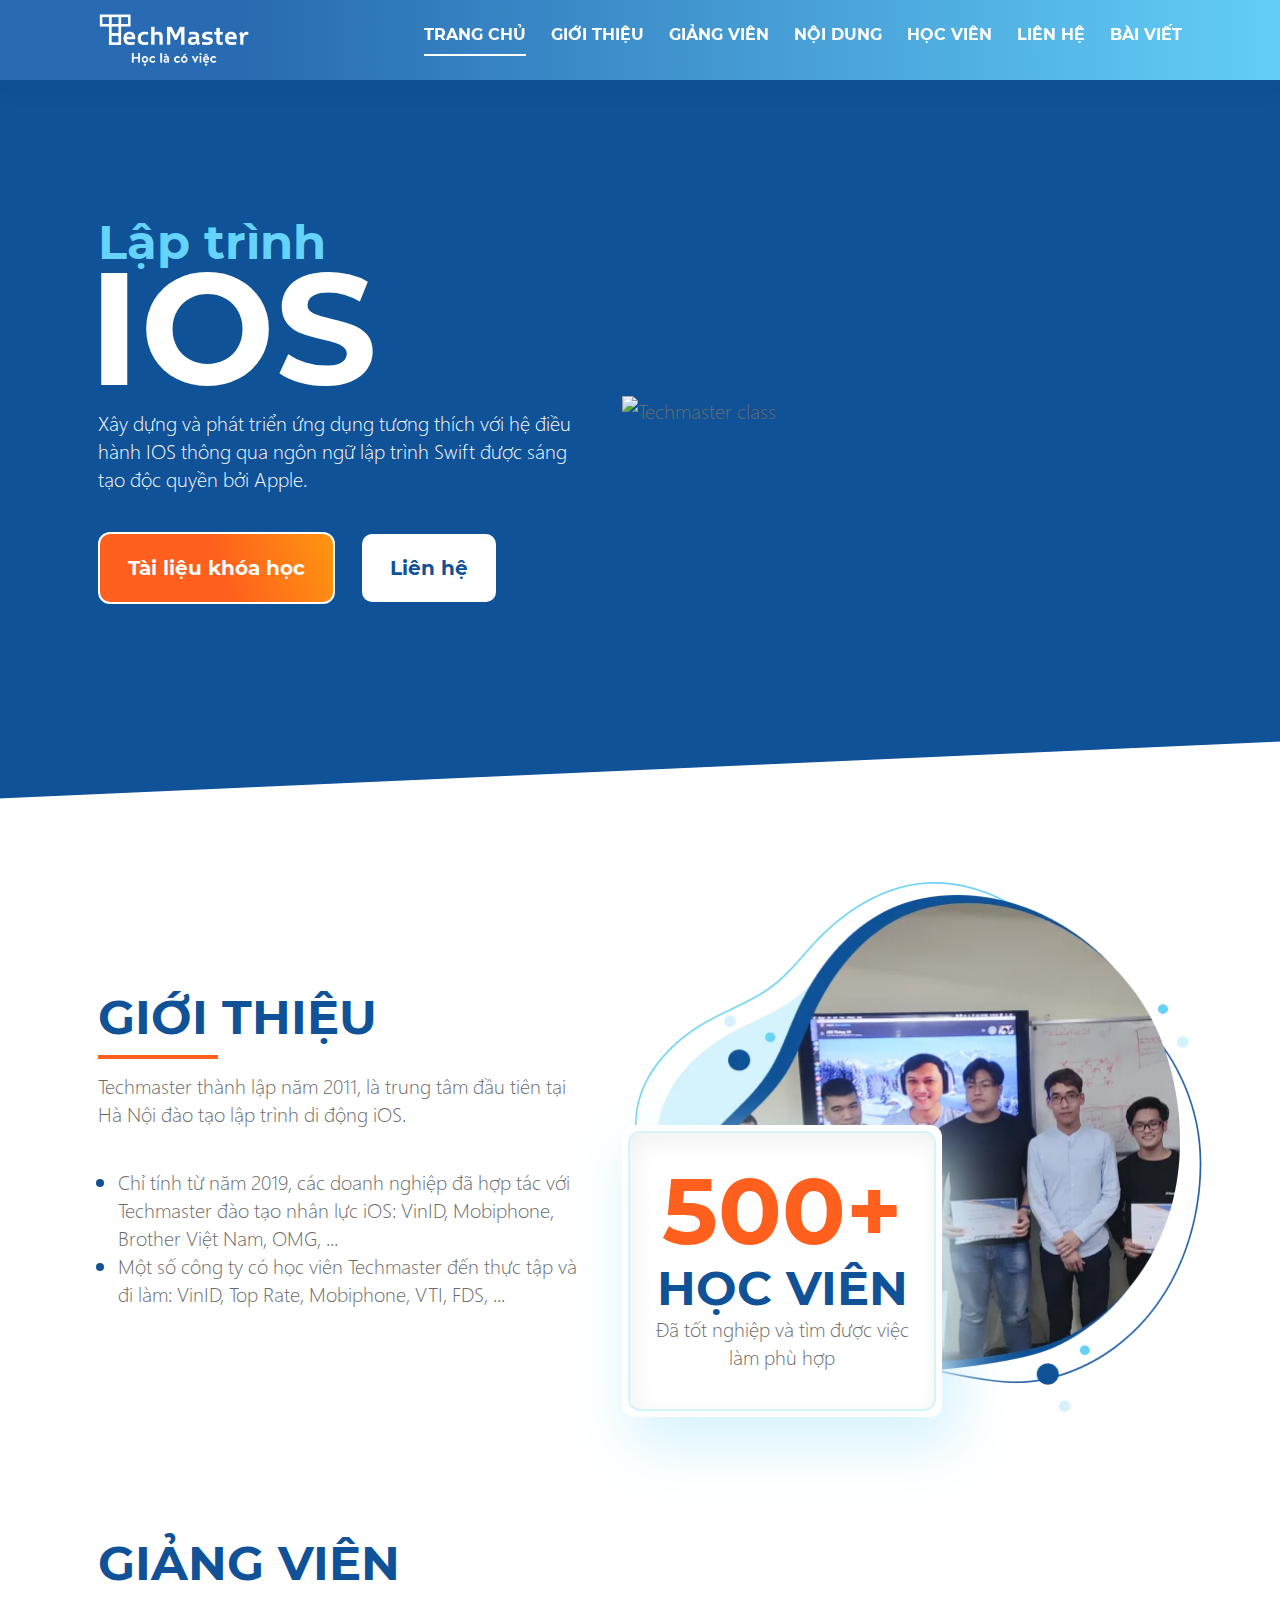
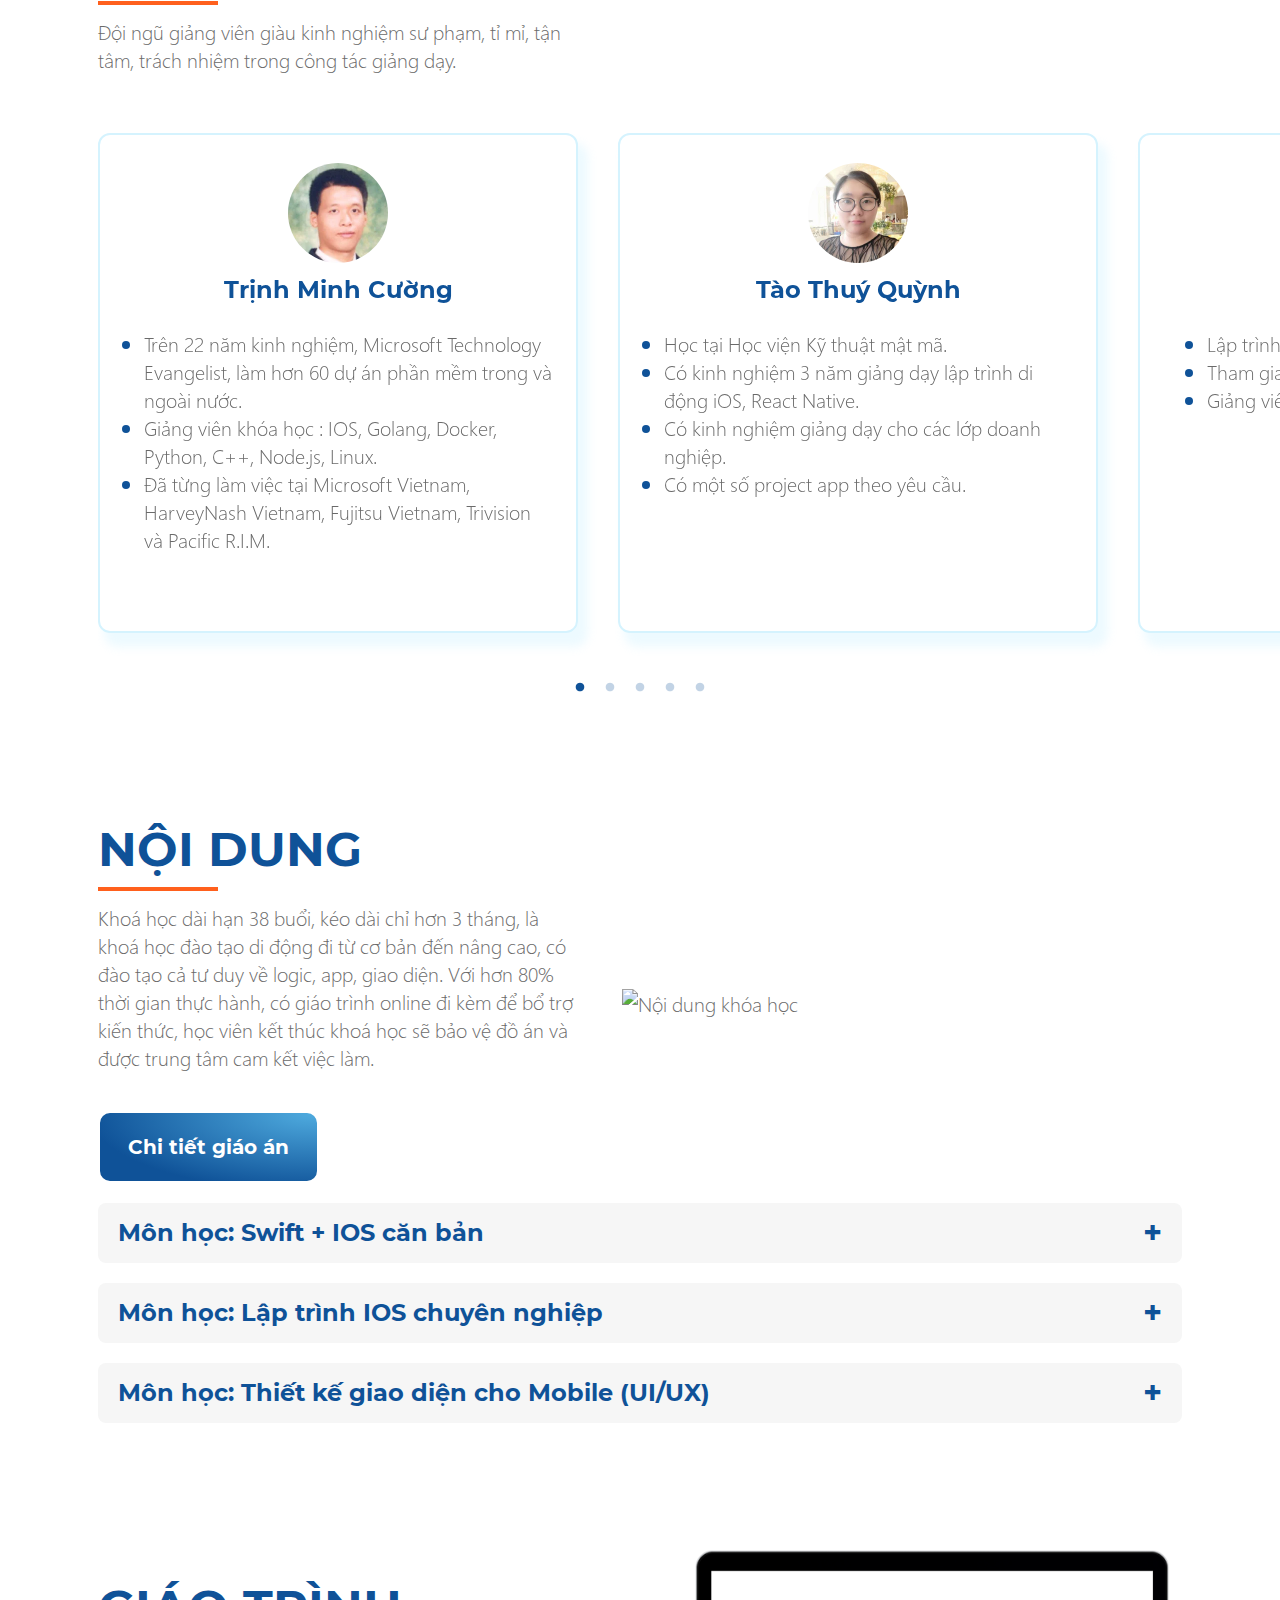
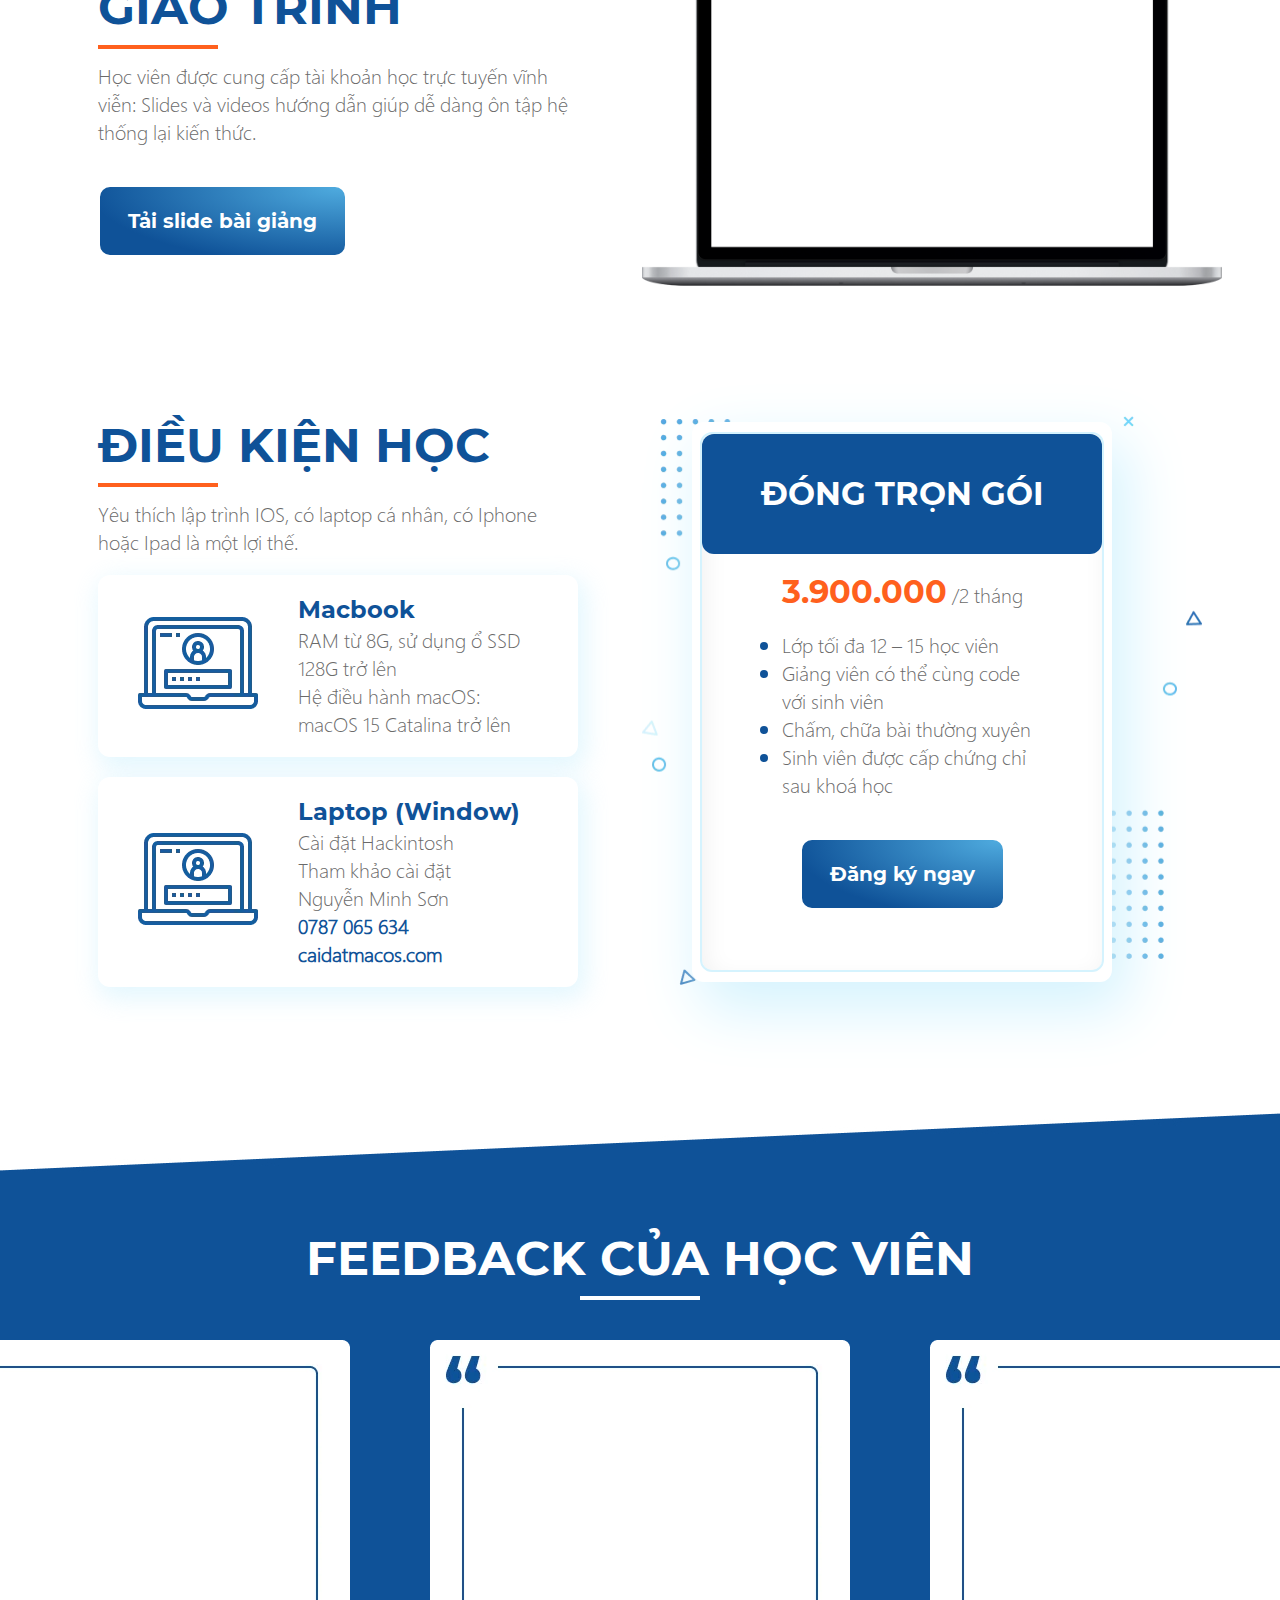
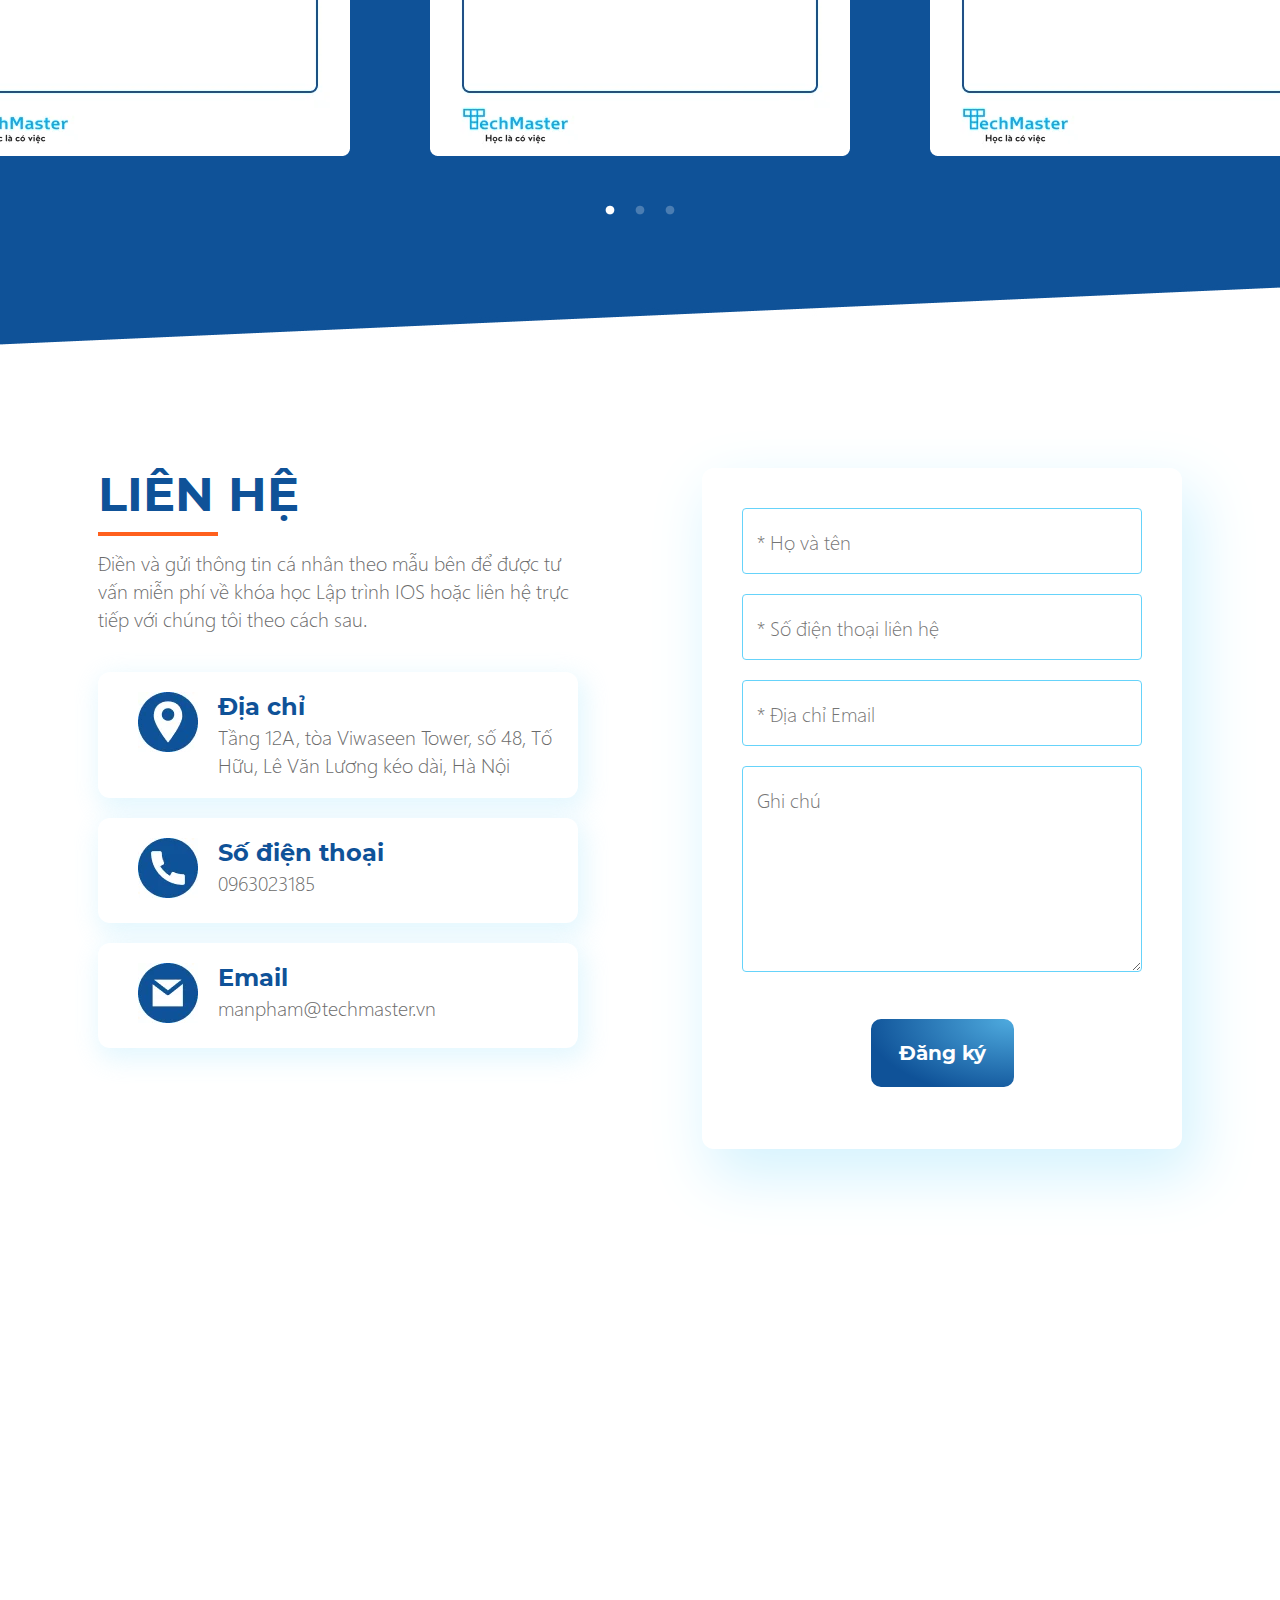
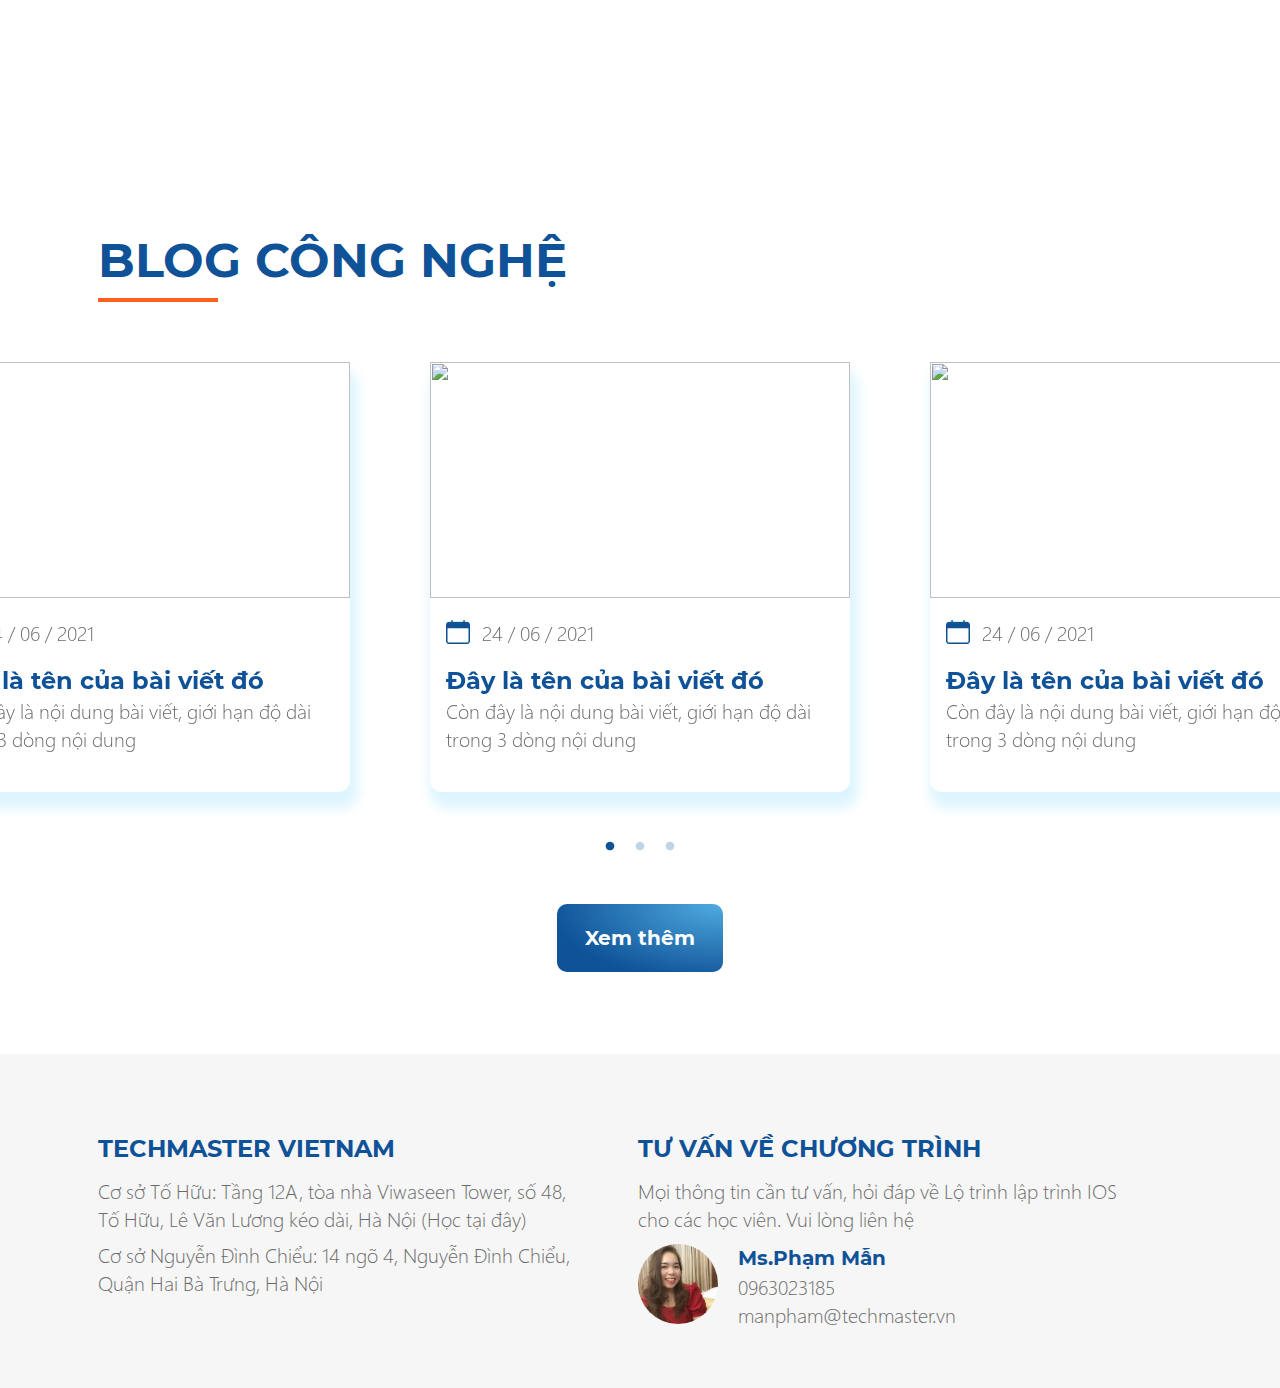
==== commit 54d1488c: "7/4/21" ====
--- a/IosLandingPage/html/index.html
+++ b/IosLandingPage/html/index.html
@@ -94,6 +94,10 @@
     </section>
 
 
+    <!-- Modal -->
+    <section class="modal"></section>
+
+
     <!-- Main -->
     <main class="container-fluid bgcl-primary" id="idTrangChu">
       <div class="container layout1x1 mainLandingPage">
@@ -115,6 +119,8 @@
 
         <div class="imageLandingPage">
           <picture>
+            <source srcset="../images/mainLandingPage/iphoneMockup.webp" type="image/webp">
+            <source srcset="../images/mainLandingPage/iphoneMockup.png" type="image/png">
             <img src="../images/mainLandingPage/iphoneMockup.png" alt="Techmaster class">
           </picture>
         </div>
@@ -292,25 +298,48 @@
     <section class="container" id="idNoiDung">
       <div class="break-120"></div>
 
-      <div class="content">
-        <p class="header header-48-52 txcl-primary">NỘI DUNG</p>
-        <div class="break-12"></div>
-        <div class="decor"></div>
-        <div class="break-12"></div>
-        <p>Khoá học iOS 18 buổi,  80% thời gian  thực hành, có 
-           giáo trình online đi kèm để bổ trợ kiến thức, 
-           kết thúc khoá học có bảo vệ đồ án.</p>
-      </div>
-
+      <div class="layout1x1">
+        <div class="content">
+          <p class="header header-48-52 txcl-primary">NỘI DUNG</p>
+          <div class="break-12"></div>
+          <div class="decor"></div>
+          <div class="break-12"></div>
+          <p>Khoá học dài hạn 38 buổi, kéo dài chỉ hơn 3 tháng, là 
+             khoá học đào tạo di động đi từ cơ bản đến nâng cao, có 
+             đào tạo cả tư duy về logic, app, giao diện. Với hơn 80% 
+             thời gian thực hành, có giáo trình online đi kèm để bổ 
+             trợ kiến thức, học viên kết thúc khoá học sẽ bảo vệ đồ 
+             án và được trung tâm cam kết việc làm.</p>
+          <div class="break-40"></div>
+          <div class="btn-responsive">
+            <button class="btn btn-primary header header-20-28 txcl-white">Chi tiết giáo án</button>
+          </div>
+        </div>
+
+        <div class="imageNoiDung">
+          <picture>
+            <source srcset="../images/sectionNoiDung/noiDung.webp" type="image/webp">
+            <source srcset="../images/sectionNoiDung/noiDung.png" type="image/png">
+            <img src="../images/sectionNoiDung/noiDung.png" alt="Nội dung khóa học">
+          </picture>
+        </div>
+      </div>
+
+      <!-- ------------ ------------ ------------ ------------ -->
       <div class="break-20"></div>
       <button type="button" class="collapsible">
         <span class="header header-24-30">Môn học: Swift + IOS căn bản</span>
         <span class="iconPlus header header-32-36">+</span>
-        <span class="iconHide header header-32-36">--</span>
+        <span class="iconHide header header-32-36">-</span>
       </button>
       <div class="listContent">
-        <div class="break-20"></div>
-        <ul><span class="header header-24-30 txcl-primary">Buổi 1:</span> Giới thiệu IOS, cơ hội nghề nghiệp, Xcode và làm quen ngôn ngữ Swift
+
+        <div class="break-20"></div>
+        <button type="button" class="collapsible2 paragraph paragraph-20-28">
+          <span class="header header-20-28">Buổi 1:</span> 
+          Giới thiệu IOS, cơ hội nghề nghiệp, Xcode và làm quen ngôn ngữ Swift
+        </button>
+        <ul class="listContent2">
           <li>Giới thiệu hệ điều hành IOS</li>
           <li>Các thiết bị sử dụng hệ điều hành IOS</li>
           <li>Các công cụ cần thiết để lập trình IOS</li>
@@ -327,7 +356,11 @@
         </ul>
 
         <div class="break-20"></div>
-        <ul><span class="header header-24-30 txcl-primary">Buổi 2:</span> Hàm, câu điều kiện và vòng lặp
+        <button type="button" class="collapsible2 paragraph paragraph-20-28">
+          <span class="header header-20-28">Buổi 2:</span> 
+          Hàm, câu điều kiện và vòng lặp
+        </button>
+        <ul class="listContent2">
           <li>Định nghĩa và gọi function</li>
           <li>Tham số inout</li>
           <li>Câu điều kiện if ... else</li>
@@ -337,7 +370,11 @@
         </ul>
 
         <div class="break-20"></div>
-        <ul><span class="header header-24-30 txcl-primary">Buổi 3:</span> Làm việc với github
+        <button type="button" class="collapsible2 paragraph paragraph-20-28">
+          <span class="header header-20-28">Buổi 3:</span> 
+          Làm việc với github
+        </button>
+        <ul class="listContent2">
           <li>Tạo tài khoản github và cài đặt git</li>
           <li>Tạo repository trên máy và trên github</li>
           <li>Remote git repo</li>
@@ -346,7 +383,11 @@
         </ul>
 
         <div class="break-20"></div>
-        <ul><span class="header header-24-30 txcl-primary">Buổi 4:</span> Collection types
+        <button type="button" class="collapsible2 paragraph paragraph-20-28">
+          <span class="header header-20-28">Buổi 4:</span> 
+          Collection types
+        </button>
+        <ul class="listContent2">
           <li>Dictionary</li>
           <li>Enum</li>
           <li>Set</li>
@@ -355,7 +396,11 @@
         </ul>
 
         <div class="break-20"></div>
-        <ul><span class="header header-24-30 txcl-primary">Buổi 5:</span> Optional và closure
+        <button type="button" class="collapsible2 paragraph paragraph-20-28">
+          <span class="header header-20-28">Buổi 5:</span> 
+          Optional và closure
+        </button>
+        <ul class="listContent2">
           <li>Optional là gì</li>
           <li>Phân biệt ? và !</li>
           <li>Unwrap một đối tượng optional</li>
@@ -365,7 +410,11 @@
         </ul>
 
         <div class="break-20"></div>
-        <ul><span class="header header-24-30 txcl-primary">Buổi 6:</span> Struct và class
+        <button type="button" class="collapsible2 paragraph paragraph-20-28">
+          <span class="header header-20-28">Buổi 6:</span> 
+          Struct và class
+        </button>
+        <ul class="listContent2">
           <li>Định nghĩa struct và class</li>
           <li>Khởi tạo class và struct</li>
           <li>Kiểu tham chiếu và kiểu tham trị</li>
@@ -373,10 +422,18 @@
         </ul>
 
         <div class="break-20"></div>
-        <ul><span class="header header-24-30 txcl-primary">Buổi 7:</span> Kiểm tra logic</ul>
-
-        <div class="break-20"></div>
-        <ul><span class="header header-24-30 txcl-primary">Buổi 8:</span> Ứng dụng đầu tiên
+        <button type="button" class="collapsible2 paragraph paragraph-20-28">
+          <span class="header header-20-28">Buổi 7:</span> 
+          Kiểm tra logic
+        </button>
+        <ul class="listContent2"></ul>
+
+        <div class="break-20"></div>
+        <button type="button" class="collapsible2 paragraph paragraph-20-28">
+          <span class="header header-20-28">Buổi 8:</span> 
+          Ứng dụng đầu tiên
+        </button>
+        <ul class="listContent2">
           <li>Giới thiệu cấu trúc project</li>
           <li>Storyboard</li>
           <li>UIView</li>
@@ -386,7 +443,11 @@
         </ul>
 
         <div class="break-20"></div>
-        <ul><span class="header header-24-30 txcl-primary">Buổi 9:</span> Ứng dụng bật tắt đèn
+        <button type="button" class="collapsible2 paragraph paragraph-20-28">
+          <span class="header header-20-28">Buổi 9:</span> 
+          Ứng dụng bật tắt đèn
+        </button>
+        <ul class="listContent2">
           <li>Assets</li>
           <li>Ánh xạ outlet @IBOutlet</li>
           <li>Ánh xạ action @IBAction</li>
@@ -394,32 +455,50 @@
         </ul>
 
         <div class="break-20"></div>
-        <ul><span class="header header-24-30 txcl-primary">Buổi 10:</span> Ứng dụng BMI
+        <button type="button" class="collapsible2 paragraph paragraph-20-28">
+          <span class="header header-20-28">Buổi 10:</span> 
+          Ứng dụng BMI
+        </button>
+        <ul class="listContent2">
           <li>Ôn tập các controls UIView, UIIMageView, UIButton</li>
           <li>UISlider</li>
           <li>Gesture Recognizer</li>
         </ul>
 
         <div class="break-20"></div>
-        <ul><span class="header header-24-30 txcl-primary">Buổi 11:</span> Ứng dụng đồng hồ
+        <button type="button" class="collapsible2 paragraph paragraph-20-28">
+          <span class="header header-20-28">Buổi 11:</span> 
+          Ứng dụng đồng hồ
+        </button>
+        <ul class="listContent2">
           <li>Kiểu dữ liệu Timer</li>
           <li>Layer</li>
           <li>Animation</li>
         </ul>
 
         <div class="break-20"></div>
-        <ul><span class="header header-24-30 txcl-primary">Buổi 12:</span> Kiểm tra ứng dụng</ul>
-      </div>
-
+        <button type="button" class="collapsible2 paragraph paragraph-20-28">
+          <span class="header header-20-28">Buổi 12:</span> 
+          Kiểm tra ứng dụng
+        </button>
+        <ul class="listContent2"></ul>
+      </div>
+
+      <!-- ------------ ------------ ------------ ------------ -->
       <div class="break-20"></div>
       <button type="button" class="collapsible">
         <span class="header header-24-30">Môn học: Lập trình IOS chuyên nghiệp</span>
         <span class="iconPlus header header-32-36">+</span>
-        <span class="iconHide header header-32-36">--</span>
+        <span class="iconHide header header-32-36">-</span>
       </button>
       <div class="listContent">
-        <div class="break-20"></div>
-        <ul><span class="header header-24-30 txcl-primary">Buổi 1:</span> Ôn tập ngôn ngữ Swift và kỹ thuật lập trình UIKit
+
+        <div class="break-20"></div>
+        <button type="button" class="collapsible2 paragraph paragraph-20-28">
+          <span class="header header-20-28">Buổi 1:</span> 
+          Ôn tập ngôn ngữ Swift và kỹ thuật lập trình UIKit
+        </button>
+        <ul class="listContent2">
           <li>Struct & Class</li>
           <li>Optional</li>
           <li>Closure</li>
@@ -427,7 +506,11 @@
         </ul>
         
         <div class="break-20"></div>
-        <ul><span class="header header-24-30 txcl-primary">Buổi 2 + 3:</span> Auto Layout
+        <button type="button" class="collapsible2 paragraph paragraph-20-28">
+          <span class="header header-20-28">Buổi 2:</span> 
+          Auto Layout
+        </button>
+        <ul class="listContent2">
           <li>Giới thiệu về hệ thống Auto Layout trong lập trình iOS</li>
           <li>Auto Layout với giao diện</li>
           <li>Auto Layout với  chay</li>
@@ -435,7 +518,11 @@
         </ul>
         
         <div class="break-20"></div>
-        <ul><span class="header header-24-30 txcl-primary">Buổi 3 + 4:</span> Controls (tiếp)
+        <button type="button" class="collapsible2 paragraph paragraph-20-28">
+          <span class="header header-20-28">Buổi 3 + 4:</span> 
+          Controls (tiếp)
+        </button>
+        <ul class="listContent2">
           <li>UIPickerView, UIDatePicker</li>
           <li>Ứng dụng đếm ngược thời gian với UIDatePicker</li>
           <li>UIImagePickerController</li>
@@ -445,7 +532,11 @@
         </ul>
         
         <div class="break-20"></div>
-        <ul><span class="header header-24-30 txcl-primary">Buổi 5:</span> Controls (tiếp)
+        <button type="button" class="collapsible2 paragraph paragraph-20-28">
+          <span class="header header-20-28">Buổi 5:</span> 
+          Controls (tiếp)
+        </button>
+        <ul class="listContent2">
           <li>UITableView, UITableViewCell</li>
           <li>Register TableViewCell</li>
           <li>UITableViewDelegate, UITableViewDatasource</li>
@@ -453,7 +544,11 @@
         </ul>
         
         <div class="break-20"></div>
-        <ul><span class="header header-24-30 txcl-primary">Buổi 6:</span> Controls (tiếp)
+        <button type="button" class="collapsible2 paragraph paragraph-20-28">
+          <span class="header header-20-28">Buổi 6:</span> 
+          Controls (tiếp)
+        </button>
+        <ul class="listContent2">
           <li>UICollectionView, UICollectionViewCell</li>
           <li>Register CollectionViewCell</li>
           <li>UICollectionViewFlowLayout</li>
@@ -463,7 +558,11 @@
         </ul>
         
         <div class="break-20"></div>
-        <ul><span class="header header-24-30 txcl-primary">Buổi 7:</span> Container Controllers
+        <button type="button" class="collapsible2 paragraph paragraph-20-28">
+          <span class="header header-20-28">Buổi 7:</span> 
+          Container Controllers
+        </button>
+        <ul class="listContent2">
           <li>UINavigationController, UITabBarController</li>
           <li>Điều hướng màn hình</li>
           <li>Truyền dữ liệu giữa các màn hình</li>
@@ -471,14 +570,22 @@
         </ul>
         
         <div class="break-20"></div>
-        <ul><span class="header header-24-30 txcl-primary">Buổi 8:</span> Debug và pattern
+        <button type="button" class="collapsible2 paragraph paragraph-20-28">
+          <span class="header header-20-28">Buổi 8:</span> 
+          Debug và pattern
+        </button>
+        <ul class="listContent2">
           <li>Debug với Xcode</li>
           <li>Mô hình MVC, MVVM, Singleton</li>
           <li>Ứng dụng các mô hình trong thực tế</li>
         </ul>
         
         <div class="break-20"></div>
-        <ul><span class="header header-24-30 txcl-primary">Buổi 9:</span> Nâng cao Gesture Recognizer và sử dụng thư viện
+        <button type="button" class="collapsible2 paragraph paragraph-20-28">
+          <span class="header header-20-28">Buổi 9:</span> 
+          Nâng cao Gesture Recognizer và sử dụng thư viện
+        </button>
+        <ul class="listContent2">
           <li>Tích hợp thư viện bên thứ 3 sử dụng CocoaPods hoặc Carthage</li>
           <li>UILongPressGesture</li>
           <li>UISwipeGesture</li>
@@ -486,7 +593,11 @@
         </ul>
         
         <div class="break-20"></div>
-        <ul><span class="header header-24-30 txcl-primary">Buổi 01:</span> Local database
+        <button type="button" class="collapsible2 paragraph paragraph-20-28">
+          <span class="header header-20-28">Buổi 10:</span> 
+          Local database
+        </button>
+        <ul class="listContent2">
           <li>Core Data</li>
           <li>Realm</li>
           <li>User Default</li>
@@ -495,7 +606,11 @@
         </ul>
         
         <div class="break-20"></div>
-        <ul><span class="header header-24-30 txcl-primary">Buổi 11:</span> Firebase
+        <button type="button" class="collapsible2 paragraph paragraph-20-28">
+          <span class="header header-20-28">Buổi 11:</span> 
+          Firebase
+        </button>
+        <ul class="listContent2">
           <li>Cài đặt Firebase</li>
           <li>Authenticate với Firebase</li>
           <li>Firebase Firestore</li>
@@ -504,7 +619,11 @@
         </ul>
         
         <div class="break-20"></div>
-        <ul><span class="header header-24-30 txcl-primary">Buổi 12 + 13:</span> Rest API
+        <button type="button" class="collapsible2 paragraph paragraph-20-28">
+          <span class="header header-20-28">Buổi 12 + 13:</span> 
+          Rest API
+        </button>
+        <ul class="listContent2">
           <li>Giới thiẹu cách nhậ dữ liệu từ Backend thông qua API - Resful JSON</li>
           <li>Test API với Postman</li>
           <li>URLSession, Alamofire</li>
@@ -514,7 +633,11 @@
         </ul>
         
         <div class="break-20"></div>
-        <ul><span class="header header-24-30 txcl-primary">Buổi 14:</span> Google maps
+        <button type="button" class="collapsible2 paragraph paragraph-20-28">
+          <span class="header header-20-28">Buổi 14:</span> 
+          Google maps
+        </button>
+        <ul class="listContent2">
           <li>Tích hợp Google maps vào ứng dụng</li>
           <li>Lấy location hiện tại</li>
           <li>Tìm kiếm địa điểm theo lat long</li>
@@ -522,46 +645,72 @@
         </ul>
         
         <div class="break-20"></div>
-        <ul><span class="header header-24-30 txcl-primary">Buổi 15:</span> Quản lý bộ nhớ
+        <button type="button" class="collapsible2 paragraph paragraph-20-28">
+          <span class="header header-20-28">Buổi 15:</span> 
+          Quản lý bộ nhớ
+        </button>
+        <ul class="listContent2">
           <li>ARC - cơ chế quản lý bộ nhớ</li>
           <li>Leak memory</li>
           <li>Debug bộ nhớ</li>
         </ul>
         
         <div class="break-20"></div>
-        <ul><span class="header header-24-30 txcl-primary">Buổi 16:</span> Grand Center Dispatch
+        <button type="button" class="collapsible2 paragraph paragraph-20-28">
+          <span class="header header-20-28">Buổi 16:</span> 
+          Grand Center Dispatch
+        </button>
+        <ul class="listContent2">
           <li>GCD - xử lý đa nhiệm trong iOS</li>
           <li>Serial queue, Concurrent queue</li>
           <li>Concurrency</li>
         </ul>
         
         <div class="break-20"></div>
-        <ul><span class="header header-24-30 txcl-primary">Buổi 17:</span> Test và deploy sản phẩm
+        <button type="button" class="collapsible2 paragraph paragraph-20-28">
+          <span class="header header-20-28">Buổi 17:</span> 
+          Test và deploy sản phẩm
+        </button>
+        <ul class="listContent2">
           <li>UI Tests</li>
           <li>Unit Tests</li>
           <li>Deploy sản phẩm lên App Store</li>
         </ul>
         
         <div class="break-20"></div>
-        <ul><span class="header header-24-30 txcl-primary">Buổi 18:</span> Bảo vệ đồ án</ul>
-      </div>
-
+        <button type="button" class="collapsible2 paragraph paragraph-20-28">
+          <span class="header header-20-28">Buổi 18:</span> 
+          Bảo vệ đồ án
+        </button>
+        <ul class="listContent2"></ul>
+      </div>
+
+      <!-- ------------ ------------ ------------ ------------ -->
       <div class="break-20"></div>
       <button type="button" class="collapsible">
         <span class="header header-24-30">Môn học: Thiết kế giao diện cho Mobile (UI/UX)</span>
         <span class="iconPlus header header-32-36">+</span>
-        <span class="iconHide header header-32-36">--</span>
+        <span class="iconHide header header-32-36">-</span>
       </button>
       <div class="listContent">
-        <div class="break-20"></div>
-        <ul><span class="header header-24-30 txcl-primary">Buổi 1:</span> Tìm hiểu khái niệm UI/UX
+
+        <div class="break-20"></div>
+        <button type="button" class="collapsible2 paragraph paragraph-20-28">
+          <span class="header header-20-28">Buổi 1:</span> 
+          Tìm hiểu khái niệm UI/UX
+        </button>
+        <ul class="listContent2">
           <li>Tại sao developer cần hiểu về UI/UX</li>
           <li>Các yếu tố cơ bản của UI: Font, color, layout, style</li>
           <li>Hướng dẫn tạo wireframe</li>
         </ul>
 
         <div class="break-20"></div>
-        <ul><span class="header header-24-30 txcl-primary">Buổi 2:</span> Các luật cơ bản của UX (Phần 1)
+        <button type="button" class="collapsible2 paragraph paragraph-20-28">
+          <span class="header header-20-28">Buổi 2:</span> 
+          Các luật cơ bản của UX (Phần 1)
+        </button>
+        <ul class="listContent2">
           <li>Fitt's law</li>
           <li>Hick's law</li>
           <li>Jakob's law</li>
@@ -570,7 +719,11 @@
         </ul>
         
         <div class="break-20"></div>
-        <ul><span class="header header-24-30 txcl-primary">Buổi 3:</span> Các luật cơ bản của UX (Phần 2)
+        <button type="button" class="collapsible2 paragraph paragraph-20-28">
+          <span class="header header-20-28">Buổi 3:</span> 
+          Các luật cơ bản của UX (Phần 2)
+        </button>
+        <ul class="listContent2">
           <li>Law of common region</li>
           <li>Law of pragnanz</li>
           <li>Law of proximity </li>
@@ -580,28 +733,44 @@
         </ul>
         
         <div class="break-20"></div>
-        <ul><span class="header header-24-30 txcl-primary">Buổi 4:</span> Thiết kế ứng dụng di động
+        <button type="button" class="collapsible2 paragraph paragraph-20-28">
+          <span class="header header-20-28">Buổi 4:</span> 
+          Thiết kế ứng dụng di động
+        </button>
+        <ul class="listContent2">
           <li>Trends</li>
           <li>Workflow</li>
           <li>Thực hành layout</li>
         </ul>
         
         <div class="break-20"></div>
-        <ul><span class="header header-24-30 txcl-primary">Buổi 5:</span> Lưu ý khi thiết kế
+        <button type="button" class="collapsible2 paragraph paragraph-20-28">
+          <span class="header header-20-28">Buổi 5:</span> 
+          Lưu ý khi thiết kế
+        </button>
+        <ul class="listContent2">
           <li>Phân tích case study với 7 nguyên tắc (example popup delight score)</li>
           <li>Chữa bố cục</li>
           <li>Thực hành layout</li>
         </ul>
         
         <div class="break-20"></div>
-        <ul><span class="header header-24-30 txcl-primary">Buổi 6:</span> Design parttern
+        <button type="button" class="collapsible2 paragraph paragraph-20-28">
+          <span class="header header-20-28">Buổi 6:</span> 
+          Design parttern
+        </button>
+        <ul class="listContent2">
           <li>Style guides</li>
           <li>Partter libraries</li>
           <li>Tạo style guides/patter libraries cho đồ án</li>
         </ul>
         
         <div class="break-20"></div>
-        <ul><span class="header header-24-30 txcl-primary">Buổi 7 + 8:</span> Chữa và bảo vệ đồ án</ul>
+        <button type="button" class="collapsible2 paragraph paragraph-20-28">
+          <span class="header header-20-28">Buổi 7 + 8:</span> 
+          Chữa và bảo vệ đồ án
+        </button>
+        <ul class="listContent2"></ul>
       </div>
     </section>
 
@@ -677,23 +846,8 @@
               <p>Cài đặt Hackintosh</p>
               <p>Tham khảo cài đặt</p>
               <p>Nguyễn Minh Sơn</p>
-              <a href="tel:(+0)128-706-5634" class="txcl-primary" style="font-weight: 600;">01287065634</a>
+              <a href="tel:(+0)787065634" class="txcl-primary" style="font-weight: 600;">0787 065 634</a>
               <a href="https://caidatmacos.com" target="_blank" class="txcl-primary" style="font-weight: 600;">caidatmacos.com</a>
-            </div>
-          </div>
-
-          <div class="break-20"></div>
-          <div class="cardYeuCau">
-            <div class="cardIcon">
-              <picture>
-                <source srcset="../images/sectionYeuCau/iconCode.webp" type="image/webp">
-                <source srcset="../images/sectionYeuCau/iconCode.png" type="image/png">
-                <img src="../images/sectionYeuCau/iconCode.png" alt="Phần mềm">
-              </picture>
-            </div>
-            <div class="cardContent">
-              <p class="header header-24-30 txcl-primary">Phần mềm</p>
-              <p>XCode bản mới nhất</p>
             </div>
           </div>
         </div>
@@ -755,6 +909,7 @@
             <img src="../images/sectionFeedback/feedbackBG.png" alt="">
           </picture>
         </div>
+
         <div class="cardFeedback">
           <picture>
             <source srcset="../images/sectionFeedback/feedbackBG.webp" type="image/webp">
@@ -762,6 +917,7 @@
             <img src="../images/sectionFeedback/feedbackBG.png" alt="">
           </picture>
         </div>
+
         <div class="cardFeedback">
           <picture>
             <source srcset="../images/sectionFeedback/feedbackBG.webp" type="image/webp">
@@ -773,6 +929,26 @@
       
       <div class="break-60"></div>
     </section>
+
+
+    <!-- Section 6 Gallery -->
+    <div class="carouselModal">
+      <picture class="modalPicture">
+        <source srcset="../images/sectionFeedback/feedbackBG.webp" type="image/webp">
+        <source srcset="../images/sectionFeedback/feedbackBG.png" type="image/png">
+        <img src="../images/sectionFeedback/feedbackBG.png" alt="">
+      </picture>
+      <picture class="modalPicture">
+        <source srcset="../images/sectionFeedback/feedbackBG.webp" type="image/webp">
+        <source srcset="../images/sectionFeedback/feedbackBG.png" type="image/png">
+        <img src="../images/sectionFeedback/feedbackBG.png" alt="">
+      </picture>
+      <picture class="modalPicture">
+        <source srcset="../images/sectionFeedback/feedbackBG.webp" type="image/webp">
+        <source srcset="../images/sectionFeedback/feedbackBG.png" type="image/png">
+        <img src="../images/sectionFeedback/feedbackBG.png" alt="">
+      </picture>
+    </div>
 
 
     <!-- Background Decor -->
@@ -806,6 +982,7 @@
                  Tố Hữu, Lê Văn Lương kéo dài, Hà Nội</p>
             </div>
           </div>
+
           <div class="break-20"></div>
           <div class="cardLienHe">
             <picture>
@@ -818,6 +995,7 @@
               <a href="tel:(+0)963-023-158">0963023185</a>
             </div>
           </div>
+
           <div class="break-20"></div>
           <div class="cardLienHe">
             <picture>
--- a/IosLandingPage/css/index.css
+++ b/IosLandingPage/css/index.css
@@ -87,6 +87,26 @@
 
 
 /* ------------ ------------ ------------ ------------ */
+/* --Modal-- ------------ */
+.modal
+  {
+    display: none;
+    z-index: -1;
+    position: fixed;
+    top: 0;
+    left: 0;
+    width: 100%;
+    height: 100%;
+    background-color: rgba(48,48,48,0.8);
+  }
+.modal.show
+  {
+    display: block;
+    z-index: 1;
+  }
+
+
+/* ------------ ------------ ------------ ------------ */
 /* --Main-- ------------ */
 .mainLandingPage
   {
@@ -160,7 +180,7 @@
     margin: 0 4rem 4rem 0;
     padding: 2.8rem 2.4rem 4.8rem 2.4rem;
     width: 48rem;
-    /* height: 50rem; */
+    height: 50rem;
     display: flex !important;
     flex-direction: column;
     align-items: center;
@@ -218,13 +238,19 @@
 
 /* ------------ ------------ ------------ ------------ */
 /* --Section 3 Nội Dung-- ------------ */
-.collapsible 
+.imageNoiDung
+  {
+    margin-right: -20px;
+    width: 58rem;
+  }
+.imageNoiDung img
+  {
+    width: 100%;
+  }
+.collapsible, .collapsible2
   {
     padding: 1.2rem 2rem;
     width: 100%;
-    display: flex;
-    justify-content: space-between;
-    align-items: center;
     text-align: left;
     color: #0F5298;
     cursor: pointer;
@@ -233,11 +259,18 @@
     border: none;
     outline: none;
   }
+.collapsible
+  {
+    display: flex;
+    justify-content: space-between;
+    align-items: center;
+  }
 .iconHide
   {
     display: none;
   }
-.collapsible.active, .collapsible:hover 
+.collapsible.active, .collapsible:hover,
+.collapsible2.active, .collapsible2:hover 
   {
     background-color: #0F5298;
     color: #FFFFFF;
@@ -250,13 +283,12 @@
   {
     display: inline;
   }
-.listContent 
-  {
-    padding: 0 1.8rem;
+.listContent, .listContent2
+  {
+    padding: 0 0 0 2rem;
     display: none;
     overflow: hidden;
   }
-
 
 /* ------------ ------------ ------------ ------------ */
 /* --Section 4 Giáo Trình-- ------------ */
@@ -372,6 +404,37 @@
     outline: none;
   }
 
+
+/* ------------ ------------ ------------ ------------ */
+/* --Section 6 Gallery-- ------------ */
+.carouselModal
+  {
+    display: none;
+    z-index: -1;
+    width: 100%;
+    top: calc(50%);
+    transform: translateY(-50%);
+  }
+.carouselModal.show
+  {
+    display: block;
+    position: fixed;
+    z-index: 1;
+  }
+.carouselModal img
+  {
+    margin: auto;
+  }
+.slick-prev
+  {
+    margin-left: 20%;
+  }
+.slick-next
+  {
+    margin-right: 20%;
+  }
+
+
 /* ------------ ------------ ------------ ------------ */
 /* --Slick Carousel Feedback-- ------------ */
 .carouselFeedback .slick-dots li.slick-active button:before
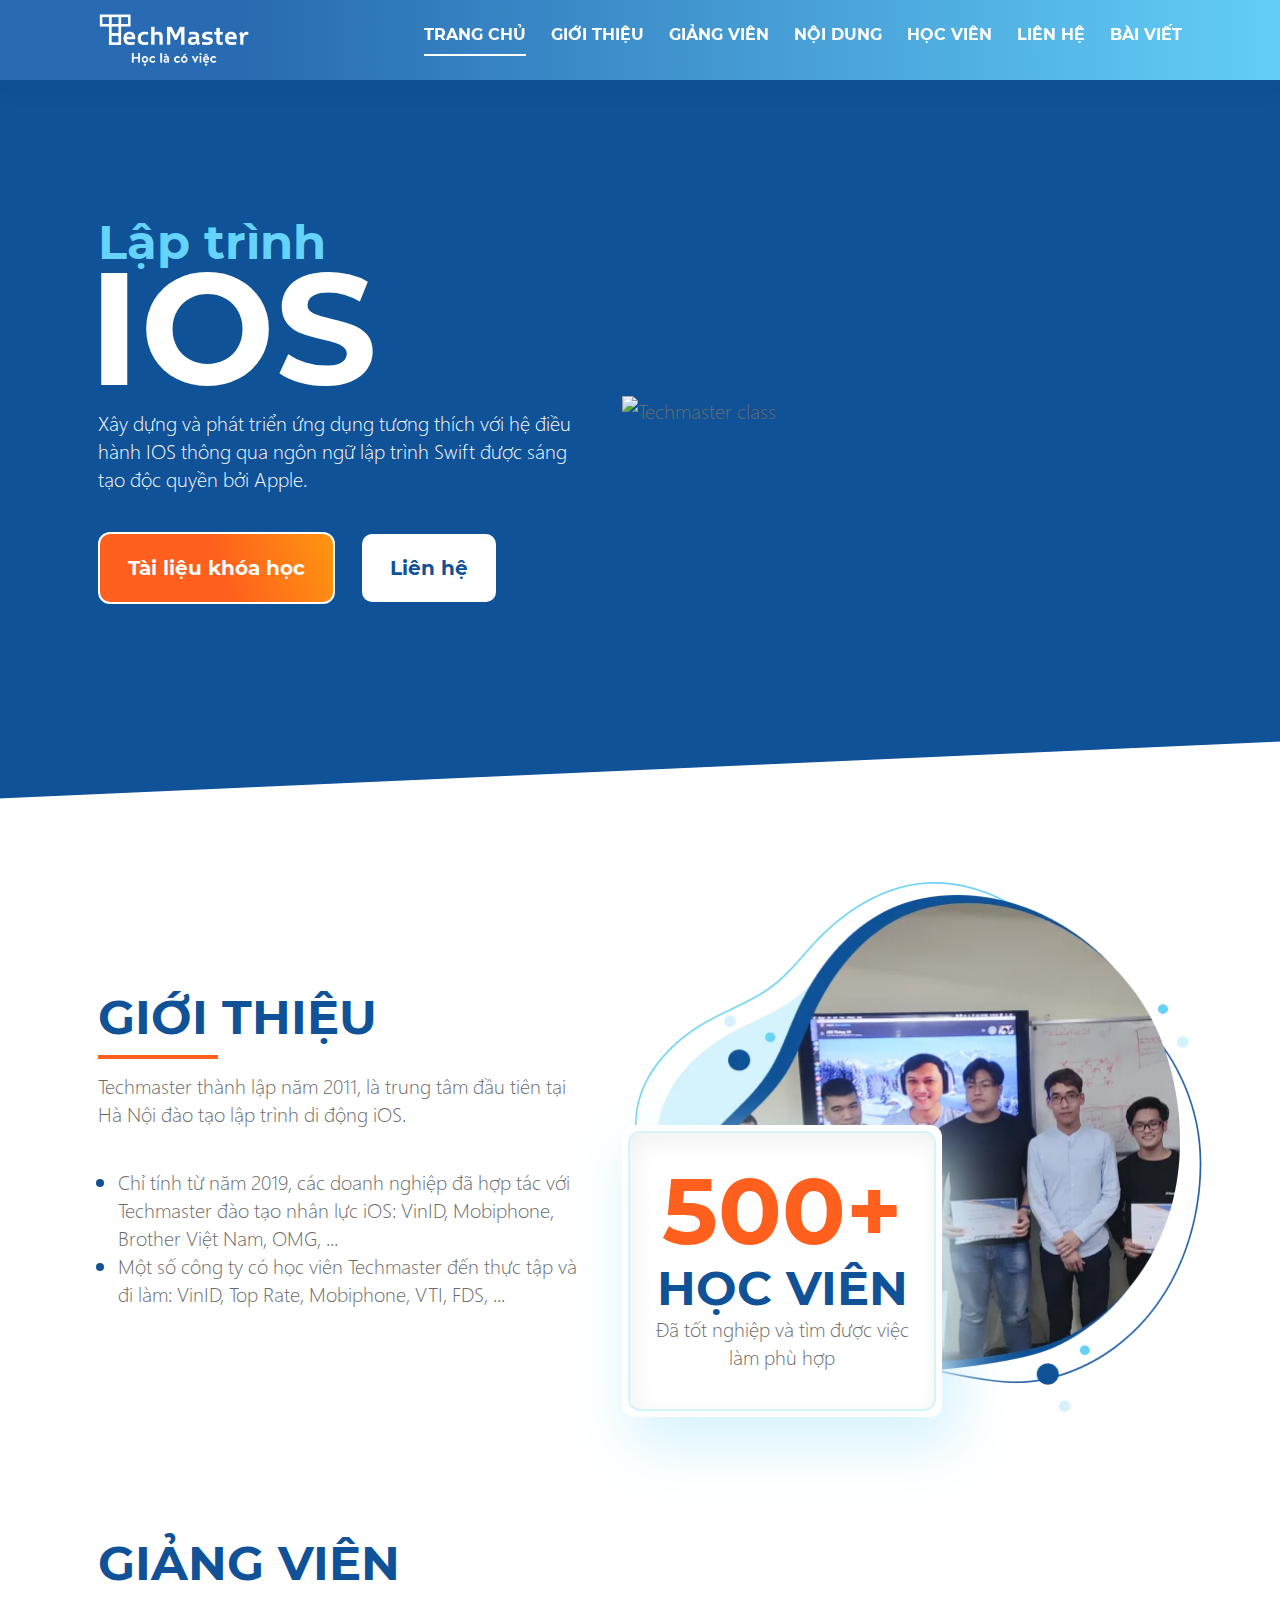
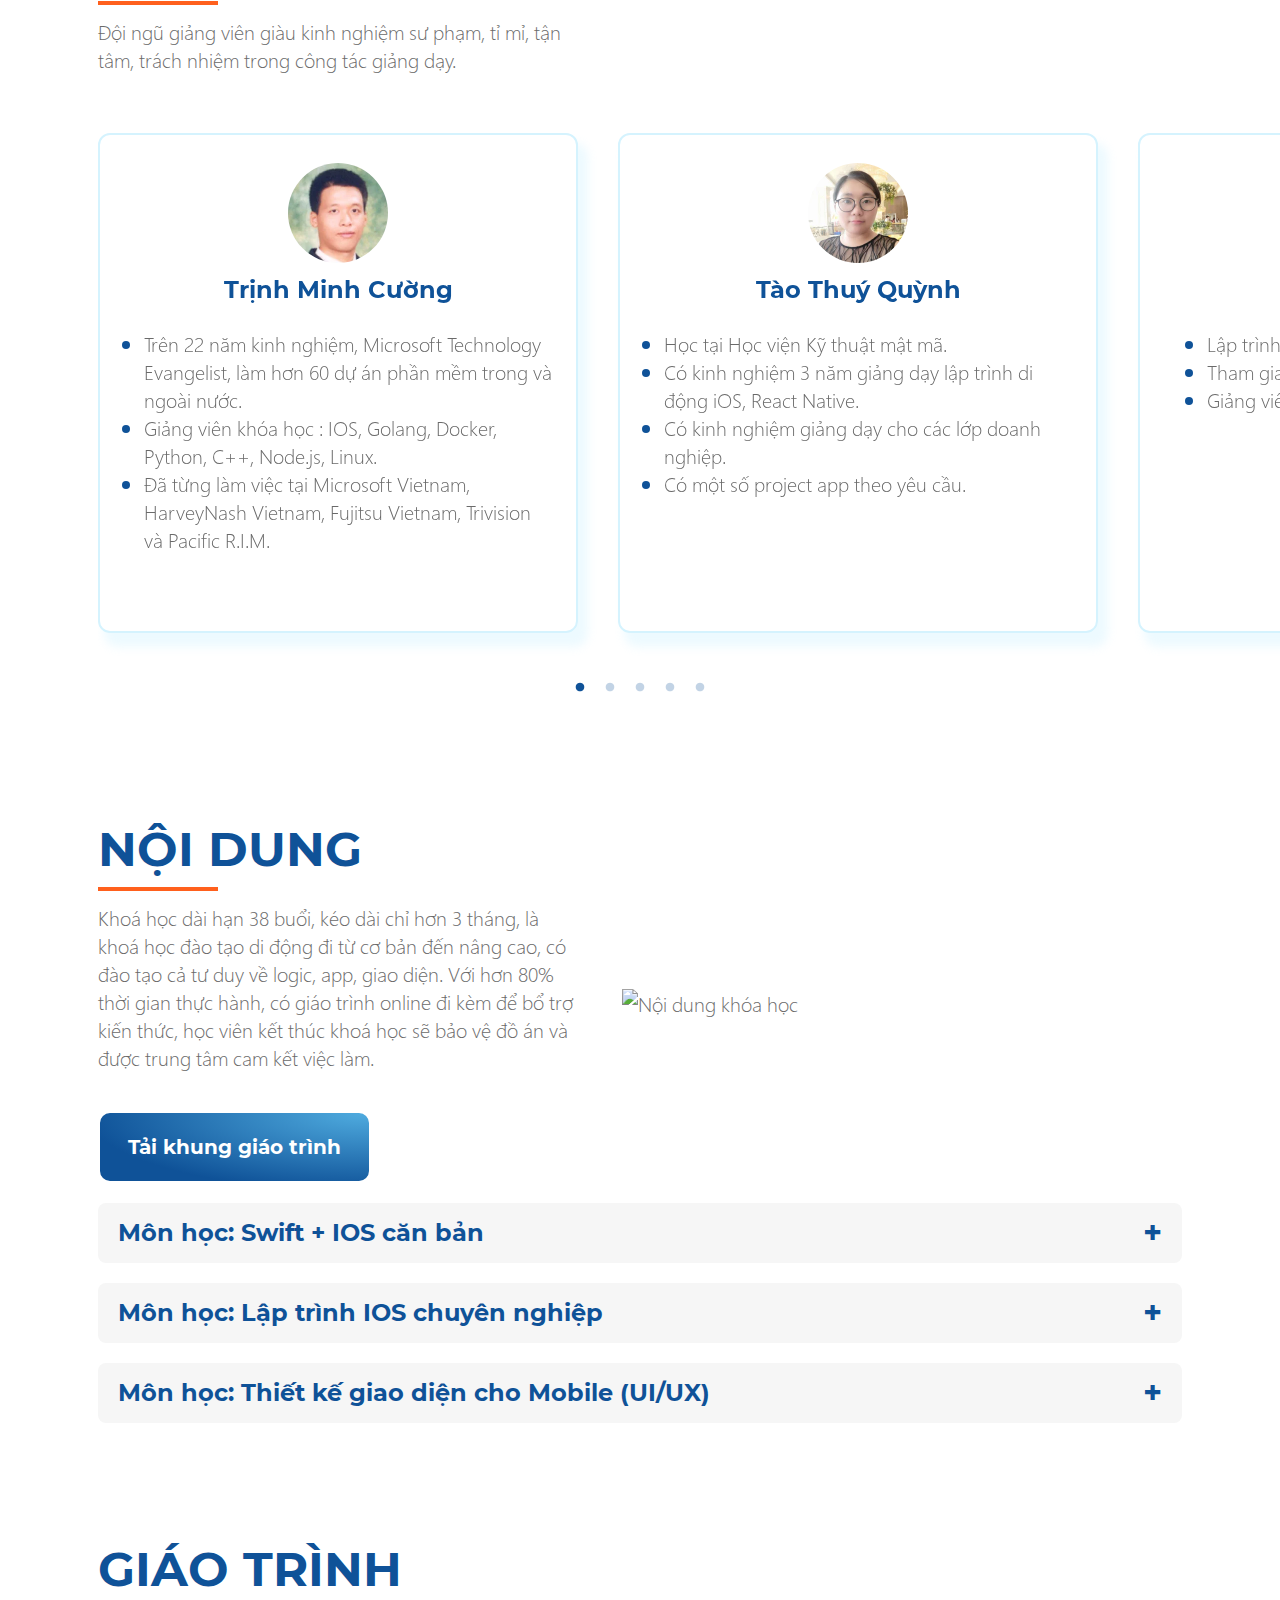
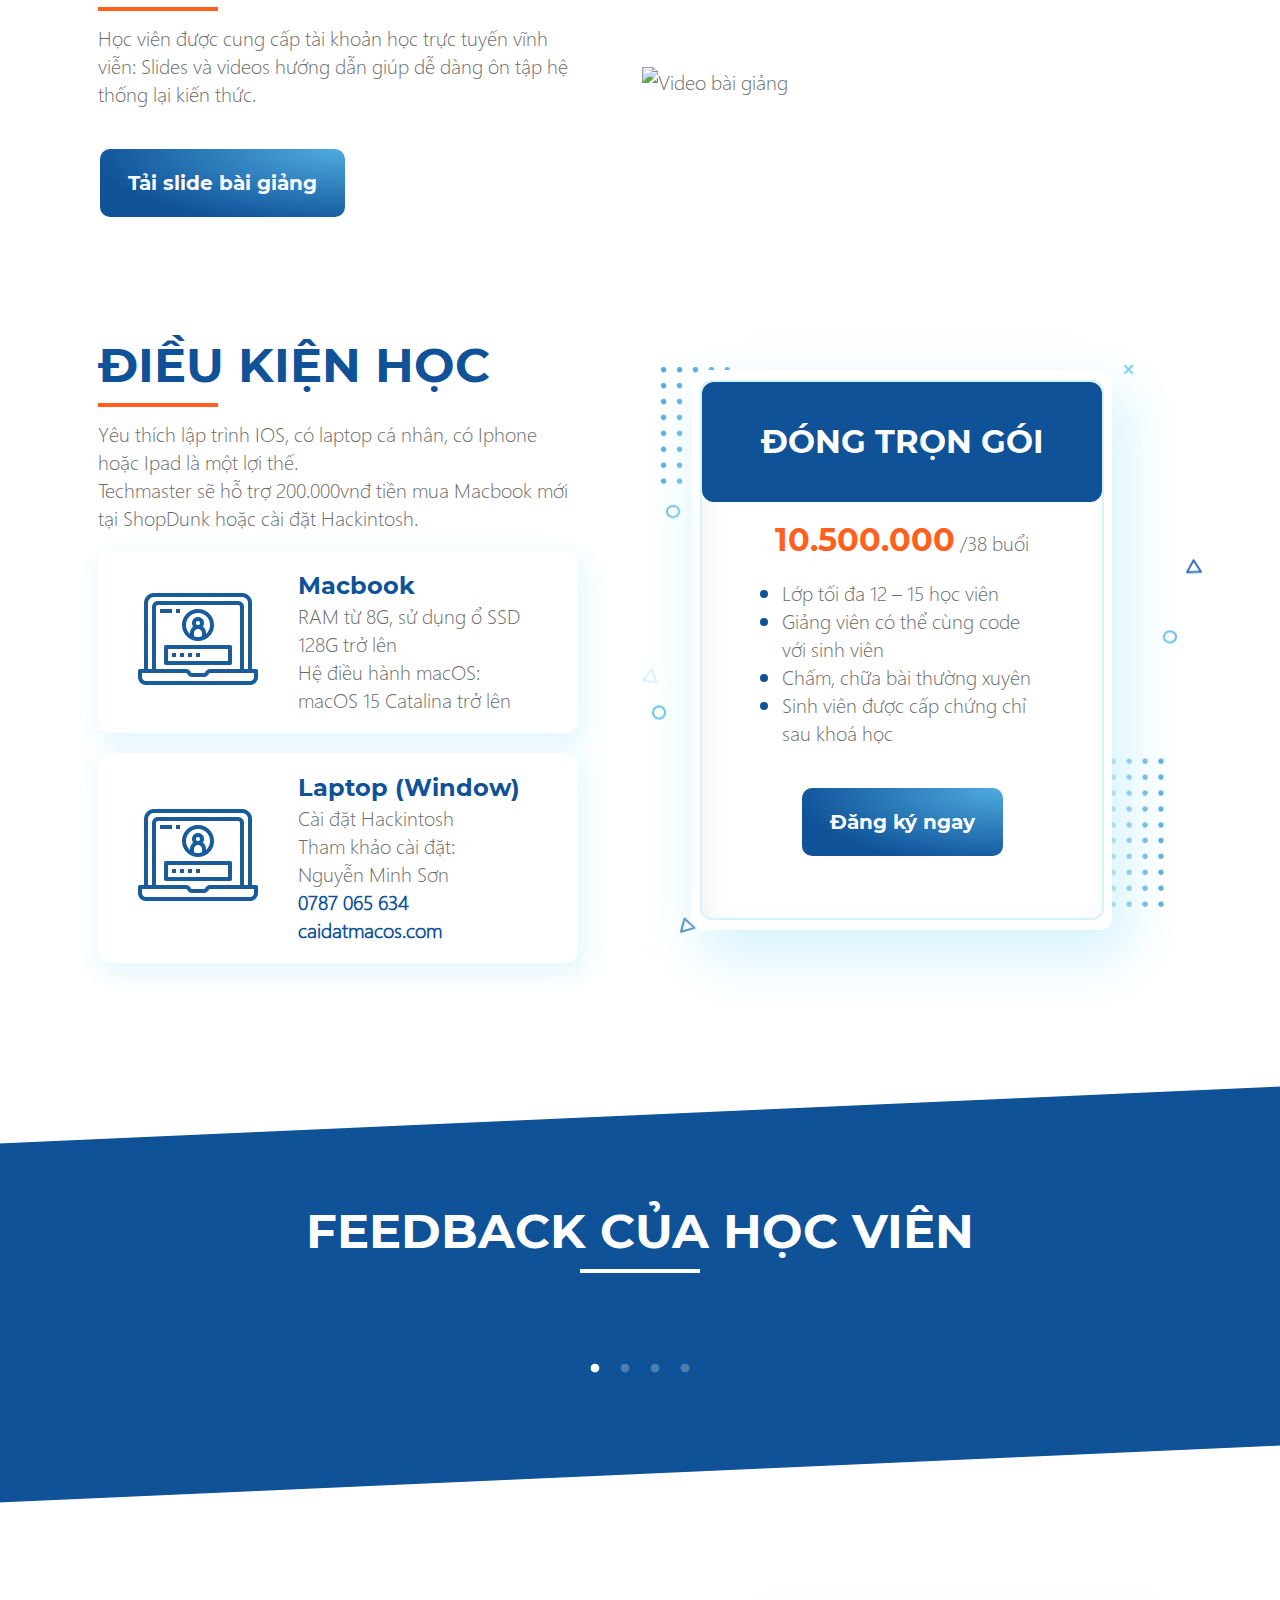
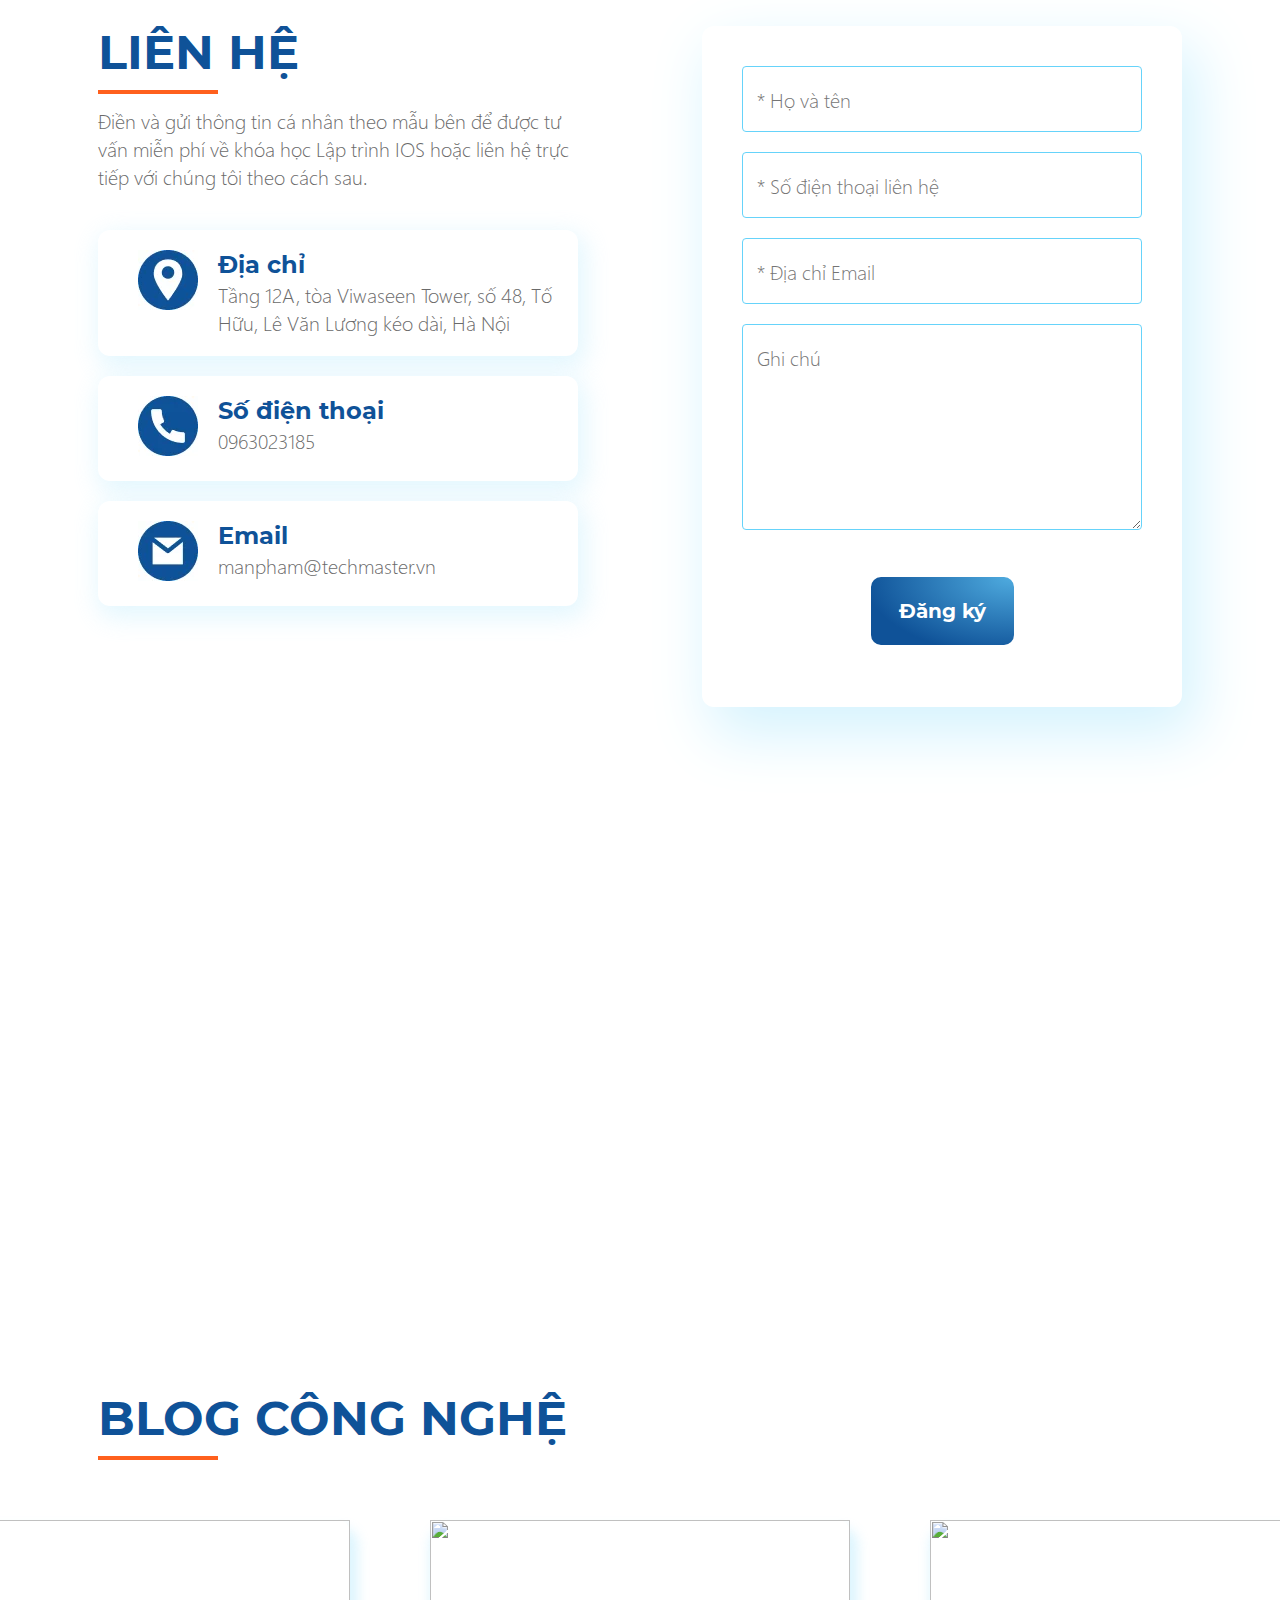
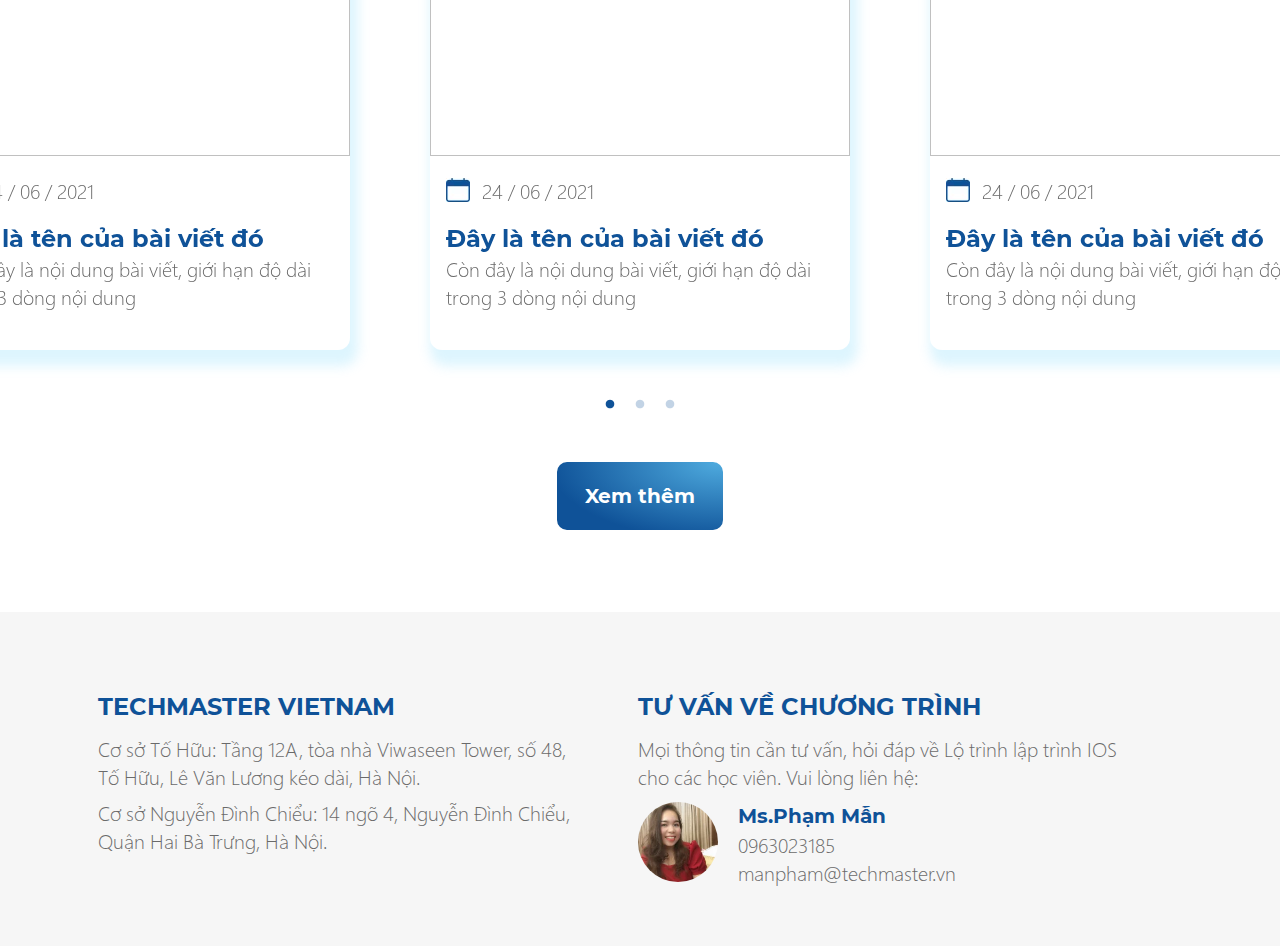
==== commit 0b5f2695: "8/4/21" ====
--- a/IosLandingPage/html/index.html
+++ b/IosLandingPage/html/index.html
@@ -112,7 +112,7 @@
             được sáng tạo độc quyền bởi Apple.</p>
           <div class="break-40"></div>
           <div>
-            <a href="#idNoiDung" style="display: inline;"><button class="btn btn-cta header header-20-28 txcl-white">Tài liệu khóa học</button></a>
+            <a href="../download/SlideBaiGiangIOS.zip" style="display: inline;"><button class="btn btn-cta header header-20-28 txcl-white">Tài liệu khóa học</button></a>
             <a href="#idLienHe" style="display: inline;"><button class="btn btn-secondary header header-20-28 txcl-primary">Liên hệ</button></a>
           </div>
         </div>
@@ -312,7 +312,9 @@
              án và được trung tâm cam kết việc làm.</p>
           <div class="break-40"></div>
           <div class="btn-responsive">
-            <button class="btn btn-primary header header-20-28 txcl-white">Chi tiết giáo án</button>
+            <a href="../download/KhungGiaoTrinhIOS.pdf" target="_blank" style="display: inline;">
+              <button class="btn btn-primary header header-20-28 txcl-white">Tải khung giáo trình</button>
+            </a>
           </div>
         </div>
 
@@ -335,11 +337,13 @@
       <div class="listContent">
 
         <div class="break-20"></div>
+        <div class="break-10"></div>
         <button type="button" class="collapsible2 paragraph paragraph-20-28">
           <span class="header header-20-28">Buổi 1:</span> 
           Giới thiệu IOS, cơ hội nghề nghiệp, Xcode và làm quen ngôn ngữ Swift
         </button>
         <ul class="listContent2">
+          <div class="break-20"></div>
           <li>Giới thiệu hệ điều hành IOS</li>
           <li>Các thiết bị sử dụng hệ điều hành IOS</li>
           <li>Các công cụ cần thiết để lập trình IOS</li>
@@ -361,6 +365,7 @@
           Hàm, câu điều kiện và vòng lặp
         </button>
         <ul class="listContent2">
+          <div class="break-20"></div>
           <li>Định nghĩa và gọi function</li>
           <li>Tham số inout</li>
           <li>Câu điều kiện if ... else</li>
@@ -375,6 +380,7 @@
           Làm việc với github
         </button>
         <ul class="listContent2">
+          <div class="break-20"></div>
           <li>Tạo tài khoản github và cài đặt git</li>
           <li>Tạo repository trên máy và trên github</li>
           <li>Remote git repo</li>
@@ -388,6 +394,7 @@
           Collection types
         </button>
         <ul class="listContent2">
+          <div class="break-20"></div>
           <li>Dictionary</li>
           <li>Enum</li>
           <li>Set</li>
@@ -401,6 +408,7 @@
           Optional và closure
         </button>
         <ul class="listContent2">
+          <div class="break-20"></div>
           <li>Optional là gì</li>
           <li>Phân biệt ? và !</li>
           <li>Unwrap một đối tượng optional</li>
@@ -415,6 +423,7 @@
           Struct và class
         </button>
         <ul class="listContent2">
+          <div class="break-20"></div>
           <li>Định nghĩa struct và class</li>
           <li>Khởi tạo class và struct</li>
           <li>Kiểu tham chiếu và kiểu tham trị</li>
@@ -434,6 +443,7 @@
           Ứng dụng đầu tiên
         </button>
         <ul class="listContent2">
+          <div class="break-20"></div>
           <li>Giới thiệu cấu trúc project</li>
           <li>Storyboard</li>
           <li>UIView</li>
@@ -448,6 +458,7 @@
           Ứng dụng bật tắt đèn
         </button>
         <ul class="listContent2">
+          <div class="break-20"></div>
           <li>Assets</li>
           <li>Ánh xạ outlet @IBOutlet</li>
           <li>Ánh xạ action @IBAction</li>
@@ -460,6 +471,7 @@
           Ứng dụng BMI
         </button>
         <ul class="listContent2">
+          <div class="break-20"></div>
           <li>Ôn tập các controls UIView, UIIMageView, UIButton</li>
           <li>UISlider</li>
           <li>Gesture Recognizer</li>
@@ -471,6 +483,7 @@
           Ứng dụng đồng hồ
         </button>
         <ul class="listContent2">
+          <div class="break-20"></div>
           <li>Kiểu dữ liệu Timer</li>
           <li>Layer</li>
           <li>Animation</li>
@@ -494,11 +507,13 @@
       <div class="listContent">
 
         <div class="break-20"></div>
+        <div class="break-10"></div>
         <button type="button" class="collapsible2 paragraph paragraph-20-28">
           <span class="header header-20-28">Buổi 1:</span> 
           Ôn tập ngôn ngữ Swift và kỹ thuật lập trình UIKit
         </button>
         <ul class="listContent2">
+          <div class="break-20"></div>
           <li>Struct & Class</li>
           <li>Optional</li>
           <li>Closure</li>
@@ -511,6 +526,7 @@
           Auto Layout
         </button>
         <ul class="listContent2">
+          <div class="break-20"></div>
           <li>Giới thiệu về hệ thống Auto Layout trong lập trình iOS</li>
           <li>Auto Layout với giao diện</li>
           <li>Auto Layout với  chay</li>
@@ -523,6 +539,7 @@
           Controls (tiếp)
         </button>
         <ul class="listContent2">
+          <div class="break-20"></div>
           <li>UIPickerView, UIDatePicker</li>
           <li>Ứng dụng đếm ngược thời gian với UIDatePicker</li>
           <li>UIImagePickerController</li>
@@ -537,6 +554,7 @@
           Controls (tiếp)
         </button>
         <ul class="listContent2">
+          <div class="break-20"></div>
           <li>UITableView, UITableViewCell</li>
           <li>Register TableViewCell</li>
           <li>UITableViewDelegate, UITableViewDatasource</li>
@@ -549,6 +567,7 @@
           Controls (tiếp)
         </button>
         <ul class="listContent2">
+          <div class="break-20"></div>
           <li>UICollectionView, UICollectionViewCell</li>
           <li>Register CollectionViewCell</li>
           <li>UICollectionViewFlowLayout</li>
@@ -563,6 +582,7 @@
           Container Controllers
         </button>
         <ul class="listContent2">
+          <div class="break-20"></div>
           <li>UINavigationController, UITabBarController</li>
           <li>Điều hướng màn hình</li>
           <li>Truyền dữ liệu giữa các màn hình</li>
@@ -575,6 +595,7 @@
           Debug và pattern
         </button>
         <ul class="listContent2">
+          <div class="break-20"></div>
           <li>Debug với Xcode</li>
           <li>Mô hình MVC, MVVM, Singleton</li>
           <li>Ứng dụng các mô hình trong thực tế</li>
@@ -586,6 +607,7 @@
           Nâng cao Gesture Recognizer và sử dụng thư viện
         </button>
         <ul class="listContent2">
+          <div class="break-20"></div>
           <li>Tích hợp thư viện bên thứ 3 sử dụng CocoaPods hoặc Carthage</li>
           <li>UILongPressGesture</li>
           <li>UISwipeGesture</li>
@@ -598,6 +620,7 @@
           Local database
         </button>
         <ul class="listContent2">
+          <div class="break-20"></div>
           <li>Core Data</li>
           <li>Realm</li>
           <li>User Default</li>
@@ -611,6 +634,7 @@
           Firebase
         </button>
         <ul class="listContent2">
+          <div class="break-20"></div>
           <li>Cài đặt Firebase</li>
           <li>Authenticate với Firebase</li>
           <li>Firebase Firestore</li>
@@ -624,6 +648,7 @@
           Rest API
         </button>
         <ul class="listContent2">
+          <div class="break-20"></div>
           <li>Giới thiẹu cách nhậ dữ liệu từ Backend thông qua API - Resful JSON</li>
           <li>Test API với Postman</li>
           <li>URLSession, Alamofire</li>
@@ -638,6 +663,7 @@
           Google maps
         </button>
         <ul class="listContent2">
+          <div class="break-20"></div>
           <li>Tích hợp Google maps vào ứng dụng</li>
           <li>Lấy location hiện tại</li>
           <li>Tìm kiếm địa điểm theo lat long</li>
@@ -650,6 +676,7 @@
           Quản lý bộ nhớ
         </button>
         <ul class="listContent2">
+          <div class="break-20"></div>
           <li>ARC - cơ chế quản lý bộ nhớ</li>
           <li>Leak memory</li>
           <li>Debug bộ nhớ</li>
@@ -661,6 +688,7 @@
           Grand Center Dispatch
         </button>
         <ul class="listContent2">
+          <div class="break-20"></div>
           <li>GCD - xử lý đa nhiệm trong iOS</li>
           <li>Serial queue, Concurrent queue</li>
           <li>Concurrency</li>
@@ -672,6 +700,7 @@
           Test và deploy sản phẩm
         </button>
         <ul class="listContent2">
+          <div class="break-20"></div>
           <li>UI Tests</li>
           <li>Unit Tests</li>
           <li>Deploy sản phẩm lên App Store</li>
@@ -695,11 +724,13 @@
       <div class="listContent">
 
         <div class="break-20"></div>
+        <div class="break-10"></div>
         <button type="button" class="collapsible2 paragraph paragraph-20-28">
           <span class="header header-20-28">Buổi 1:</span> 
           Tìm hiểu khái niệm UI/UX
         </button>
         <ul class="listContent2">
+          <div class="break-20"></div>
           <li>Tại sao developer cần hiểu về UI/UX</li>
           <li>Các yếu tố cơ bản của UI: Font, color, layout, style</li>
           <li>Hướng dẫn tạo wireframe</li>
@@ -711,6 +742,7 @@
           Các luật cơ bản của UX (Phần 1)
         </button>
         <ul class="listContent2">
+          <div class="break-20"></div>
           <li>Fitt's law</li>
           <li>Hick's law</li>
           <li>Jakob's law</li>
@@ -724,6 +756,7 @@
           Các luật cơ bản của UX (Phần 2)
         </button>
         <ul class="listContent2">
+          <div class="break-20"></div>
           <li>Law of common region</li>
           <li>Law of pragnanz</li>
           <li>Law of proximity </li>
@@ -738,6 +771,7 @@
           Thiết kế ứng dụng di động
         </button>
         <ul class="listContent2">
+          <div class="break-20"></div>
           <li>Trends</li>
           <li>Workflow</li>
           <li>Thực hành layout</li>
@@ -749,6 +783,7 @@
           Lưu ý khi thiết kế
         </button>
         <ul class="listContent2">
+          <div class="break-20"></div>
           <li>Phân tích case study với 7 nguyên tắc (example popup delight score)</li>
           <li>Chữa bố cục</li>
           <li>Thực hành layout</li>
@@ -760,6 +795,7 @@
           Design parttern
         </button>
         <ul class="listContent2">
+          <div class="break-20"></div>
           <li>Style guides</li>
           <li>Partter libraries</li>
           <li>Tạo style guides/patter libraries cho đồ án</li>
@@ -790,17 +826,38 @@
               hệ thống lại kiến thức.</p>
           <div class="break-40"></div>
           <div class="btn-responsive">
-            <button class="btn btn-primary header header-20-28 txcl-white">Tải slide bài giảng</button>
+            <a href="../download/SlideBaiGiangIOS.zip" style="display: inline;"><button class="btn btn-primary header header-20-28 txcl-white">Tải slide bài giảng</button></a>
           </div>
         </div>
   
         <div class="imageGiaoTrinh">
           <picture>
+            <source srcset="../images/sectionGiaoTrinh/giaoTrinh.webp" type="image/webp">
+            <source srcset="../images/sectionGiaoTrinh/giaoTrinh.png" type="image/png">
             <img src="../images/sectionGiaoTrinh/giaoTrinh.png" alt="Video bài giảng">
           </picture>
+
+          <div class="playButton">
+            <picture>
+              <source srcset="../images/sectionGiaoTrinh/playButtonActive.webp" type="image/webp">
+              <source srcset="../images/sectionGiaoTrinh/playButtonActive.png" type="image/png">
+              <img src="../images/sectionGiaoTrinh/playButtonActive.png" alt="Play">
+            </picture>
+          </div>
         </div>
       </div>
     </section>
+
+
+    <!-- Section 4 Video -->
+    <div class="videoGiaoTrinh">
+      <iframe id="videoGiaoTrinh"
+        src="https://www.youtube.com/embed/7Q3-R3d_-f4?list=PLlahAO-uyDzLu5jEYEsGuOANNbYjR8SKC" 
+        title="YouTube video player" frameborder="0" 
+        allow="accelerometer; autoplay; clipboard-write; encrypted-media; gyroscope; picture-in-picture" 
+        allowfullscreen>
+      </iframe>
+    </div>
 
 
     <!-- Section 5 Điều Kiện Học -->
@@ -815,6 +872,8 @@
           <div class="break-12"></div>
           <p>Yêu thích lập trình IOS, có laptop cá nhân, có Iphone 
             hoặc Ipad là một lợi thế.</p>
+          <p>Techmaster sẽ hỗ trợ 200.000vnđ tiền mua Macbook mới
+            tại ShopDunk hoặc cài đặt Hackintosh.</p>
   
           <div class="break-20"></div>
           <div class="cardYeuCau">
@@ -844,7 +903,7 @@
             <div class="cardContent">
               <p class="header header-24-30 txcl-primary">Laptop (Window)</p>
               <p>Cài đặt Hackintosh</p>
-              <p>Tham khảo cài đặt</p>
+              <p>Tham khảo cài đặt:</p>
               <p>Nguyễn Minh Sơn</p>
               <a href="tel:(+0)787065634" class="txcl-primary" style="font-weight: 600;">0787 065 634</a>
               <a href="https://caidatmacos.com" target="_blank" class="txcl-primary" style="font-weight: 600;">caidatmacos.com</a>
@@ -865,7 +924,7 @@
                 <p class="header header-32-36 txcl-white">ĐÓNG TRỌN GÓI</p>
               </div>
               <div class="break-20"></div>
-              <p style="text-align: center;"><span class="header header-32-36 txcl-secondary">3.900.000</span> /2 tháng</p>
+              <p style="text-align: center;"><span class="header header-32-36 txcl-secondary">10.500.000</span> /38 buổi</p>
               <div class="break-20"></div>
               <ul class="boxYeuCauContent">
                 <li>Lớp tối đa 12 – 15 học viên</li>
@@ -875,7 +934,7 @@
               </ul>
               <div class="break-40"></div>
               <div style="text-align: center;">
-                <button class="btn btn-primary header header-20-28 txcl-white">Đăng ký ngay</button>
+                <a href="#idLienHe" style="display: inline;"><button class="btn btn-primary header header-20-28 txcl-white">Đăng ký ngay</button></a>
               </div>
             </div>
           </div>
@@ -904,25 +963,33 @@
       <div class="carouselFeedback">
         <div class="cardFeedback">
           <picture>
-            <source srcset="../images/sectionFeedback/feedbackBG.webp" type="image/webp">
-            <source srcset="../images/sectionFeedback/feedbackBG.png" type="image/png">
-            <img src="../images/sectionFeedback/feedbackBG.png" alt="">
+            <source srcset="../images/sectionFeedback/1.webp" type="image/webp">
+            <source srcset="../images/sectionFeedback/1.png" type="image/png">
+            <img src="../images/sectionFeedback/1.png" alt="">
           </picture>
         </div>
 
         <div class="cardFeedback">
           <picture>
-            <source srcset="../images/sectionFeedback/feedbackBG.webp" type="image/webp">
-            <source srcset="../images/sectionFeedback/feedbackBG.png" type="image/png">
-            <img src="../images/sectionFeedback/feedbackBG.png" alt="">
+            <source srcset="../images/sectionFeedback/2.webp" type="image/webp">
+            <source srcset="../images/sectionFeedback/2.png" type="image/png">
+            <img src="../images/sectionFeedback/2.png" alt="">
           </picture>
         </div>
 
         <div class="cardFeedback">
           <picture>
-            <source srcset="../images/sectionFeedback/feedbackBG.webp" type="image/webp">
-            <source srcset="../images/sectionFeedback/feedbackBG.png" type="image/png">
-            <img src="../images/sectionFeedback/feedbackBG.png" alt="">
+            <source srcset="../images/sectionFeedback/3.webp" type="image/webp">
+            <source srcset="../images/sectionFeedback/3.png" type="image/png">
+            <img src="../images/sectionFeedback/3.png" alt="">
+          </picture>
+        </div>
+
+        <div class="cardFeedback">
+          <picture>
+            <source srcset="../images/sectionFeedback/4.webp" type="image/webp">
+            <source srcset="../images/sectionFeedback/4.png" type="image/png">
+            <img src="../images/sectionFeedback/4.png" alt="">
           </picture>
         </div>
       </div>
@@ -933,20 +1000,28 @@
 
     <!-- Section 6 Gallery -->
     <div class="carouselModal">
-      <picture class="modalPicture">
-        <source srcset="../images/sectionFeedback/feedbackBG.webp" type="image/webp">
-        <source srcset="../images/sectionFeedback/feedbackBG.png" type="image/png">
-        <img src="../images/sectionFeedback/feedbackBG.png" alt="">
+      <picture>
+        <source srcset="../images/sectionGallery/1.webp" type="image/webp">
+        <source srcset="../images/sectionGallery/1.jpg" type="image/jpg">
+        <img src="../images/sectionGallery/1.jpg" alt="">
       </picture>
-      <picture class="modalPicture">
-        <source srcset="../images/sectionFeedback/feedbackBG.webp" type="image/webp">
-        <source srcset="../images/sectionFeedback/feedbackBG.png" type="image/png">
-        <img src="../images/sectionFeedback/feedbackBG.png" alt="">
+
+      <picture>
+        <source srcset="../images/sectionGallery/2.webp" type="image/webp">
+        <source srcset="../images/sectionGallery/2.jpg" type="image/jpg">
+        <img src="../images/sectionGallery/2.jpg" alt="">
       </picture>
-      <picture class="modalPicture">
-        <source srcset="../images/sectionFeedback/feedbackBG.webp" type="image/webp">
-        <source srcset="../images/sectionFeedback/feedbackBG.png" type="image/png">
-        <img src="../images/sectionFeedback/feedbackBG.png" alt="">
+
+      <picture>
+        <source srcset="../images/sectionGallery/3.webp" type="image/webp">
+        <source srcset="../images/sectionGallery/3.jpg" type="image/jpg">
+        <img src="../images/sectionGallery/3.jpg" alt="">
+      </picture>
+      
+      <picture>
+        <source srcset="../images/sectionGallery/4.webp" type="image/webp">
+        <source srcset="../images/sectionGallery/4.jpg" type="image/jpg">
+        <img src="../images/sectionGallery/4.jpg" alt="">
       </picture>
     </div>
 
@@ -1123,17 +1198,17 @@
           <p class="header header-24-30 txcl-primary">TECHMASTER VIETNAM</p>
           <div class="break-12"></div>
           <p>Cơ sở Tố Hữu: Tầng 12A, tòa nhà Viwaseen Tower, số 48, 
-             Tố Hữu, Lê Văn Lương kéo dài, Hà Nội (Học tại đây)</p>
+             Tố Hữu, Lê Văn Lương kéo dài, Hà Nội.</p>
           <div class="break-8"></div>
           <p>Cơ sở Nguyễn Đình Chiểu: 14 ngõ 4, Nguyễn Đình Chiểu, 
-             Quận Hai Bà Trưng, Hà Nội</p>
+             Quận Hai Bà Trưng, Hà Nội.</p>
         </div>
 
         <div class="grid-item">
           <p class="header header-24-30 txcl-primary">TƯ VẤN VỀ CHƯƠNG TRÌNH</p>
           <div class="break-12"></div>
           <p>Mọi thông tin cần tư vấn, hỏi đáp về Lộ trình lập trình 
-             IOS cho các học viên. Vui lòng liên hệ</p>
+             IOS cho các học viên. Vui lòng liên hệ:</p>
           <div class="break-12"></div>
           <div class="boxFooter">
             <div class="cardAva">
--- a/IosLandingPage/css/index.css
+++ b/IosLandingPage/css/index.css
@@ -296,12 +296,50 @@
   {
     margin-right: -40px;
     width: 58rem;
+    position: relative;
+    cursor: pointer;
   }
 .imageGiaoTrinh img
   {
     width: 100%;
   }
-
+.imageGiaoTrinh:hover .playButton, .playButton.show
+  {
+    display: block;
+  }
+.playButton
+  {
+    display: none;
+    width: 12rem;
+    height: 12rem;
+    position: absolute;
+    top: 50%;
+    left: 50%;
+    transform: translate(-50%, -50%);
+  }
+.videoGiaoTrinh
+  {
+    display: none;
+    z-index: -1;
+    top: 50%;
+    left: 50%;
+    transform: translate(-50%, -50%);
+  }
+.videoGiaoTrinh.show
+  {
+    display: block;
+    position: fixed;
+    z-index: 1;
+  }
+
+
+/* ------------ ------------ ------------ ------------ */
+/* --Section 4 Video-- ------------ */
+.videoGiaoTrinh iframe
+  {
+    width: 91.6rem;
+    height: 51.5rem;
+  }
 
 /* ------------ ------------ ------------ ------------ */
 /* --Section 5 Điều Kiện Học-- ------------ */
@@ -394,6 +432,7 @@
 .cardFeedback
   {
     margin: 0 4rem 4rem 4rem;
+    cursor: pointer;
   }
 .cardFeedback picture img
   {
@@ -411,9 +450,11 @@
   {
     display: none;
     z-index: -1;
-    width: 100%;
-    top: calc(50%);
-    transform: translateY(-50%);
+    width: 50%;
+    padding-top: 8rem;
+    top: 50%;
+    left: 50%;
+    transform: translate(-50% , -50%);
   }
 .carouselModal.show
   {
@@ -424,14 +465,15 @@
 .carouselModal img
   {
     margin: auto;
+    width: 90%;
   }
 .slick-prev
   {
-    margin-left: 20%;
+    margin-left: 0;
   }
 .slick-next
   {
-    margin-right: 20%;
+    margin-right: 0;
   }
 
 
--- a/IosLandingPage/css/max1200.css
+++ b/IosLandingPage/css/max1200.css
@@ -57,8 +57,9 @@
     /* --Section 2 Giảng Viên-- ------------ */
     .cardGiangVien
       {
-        padding: 2.8rem 2.4rem 4rem 2.4rem;
+        padding: 2.8rem 2.4rem 3.8rem 2.4rem;
         width: 38rem;
+        height: 44rem;
       }
     .carouselGiangVien .slick-dots
       {
@@ -67,12 +68,25 @@
 
     /* ------------ ------------ ------------ ------------ */
     /* --Section 3 Nội Dung-- ------------ */
+    .imageNoiDung
+      {
+        width: 44rem;
+      }
 
     /* ------------ ------------ ------------ ------------ */
     /* --Section 4 Giáo Trình-- ------------ */
     .imageGiaoTrinh
       {
         width: 40rem;
+      }
+
+
+    /* ------------ ------------ ------------ ------------ */
+    /* --Section 4 Video-- ------------ */
+    .videoGiaoTrinh iframe
+      {
+        width: 84rem;
+        height: 47.25rem;
       }
 
     /* ------------ ------------ ------------ ------------ */
@@ -109,6 +123,14 @@
     .cardFeedback picture img
       {
         width: 38rem;
+      }
+
+    /* ------------ ------------ ------------ ------------ */
+    /* --Section 6 Gallery-- ------------ */
+    .carouselModal
+      {
+        width: 80%;
+        padding-top: 6rem;
       }
 
     /* ------------ ------------ ------------ ------------ */
--- a/IosLandingPage/css/max992.css
+++ b/IosLandingPage/css/max992.css
@@ -59,8 +59,9 @@
     .cardGiangVien
       {
         margin: 0 2.4rem 2rem 0;
-        padding: 2rem 1.6rem 4rem 1.6rem;
-        width: 34rem;
+        padding: 1.8rem 1.6rem 3.8rem 1.6rem;
+        width: 34rem;
+        height: 40rem;
       }
     .carouselGiangVien .slick-dots
       {
@@ -74,6 +75,11 @@
 
     /* ------------ ------------ ------------ ------------ */
     /* --Section 3 Nội Dung-- ------------ */
+    .imagenoiDung
+      {
+        margin-right: -60px;
+        width: 34rem;
+      }
 
     /* ------------ ------------ ------------ ------------ */
     /* --Section 4 Giáo Trình-- ------------ */
@@ -82,6 +88,16 @@
         margin-right: -60px;
         width: 34rem;
       }
+
+    
+    /* ------------ ------------ ------------ ------------ */
+    /* --Section 4 Video-- ------------ */
+    .videoGiaoTrinh iframe
+      {
+        width: 64rem;
+        height: 36rem;
+      }
+
 
     /* ------------ ------------ ------------ ------------ */
     /* --Section 5 Điều Kiện Học-- ------------ */
@@ -127,6 +143,14 @@
       }
 
     /* ------------ ------------ ------------ ------------ */
+    /* --Section 6 Gallery-- ------------ */
+    .carouselModal
+      {
+        width: 80%;
+        padding-top: 6rem;
+      }
+
+    /* ------------ ------------ ------------ ------------ */
     /* --Section 7 Liên Hệ-- ------------ */
     .cardLienHe
       {
--- a/IosLandingPage/css/max768.css
+++ b/IosLandingPage/css/max768.css
@@ -37,6 +37,7 @@
         margin: 0 2rem 1.2rem 0;
         padding: 1.2rem;
         width: 28rem;
+        height: 42rem;
       }
     .carouselGiangVien .slick-dots
       {
@@ -50,9 +51,22 @@
 
     /* ------------ ------------ ------------ ------------ */
     /* --Section 3 Nội Dung-- ------------ */
+    .imageNoiDung
+      {
+        margin-right: 0px;
+        width: calc(100% - 28rem);
+      }
     .listContent 
       {
         padding: 0;
+      }
+    .collapsible, .collapsible2
+      {
+        padding: 1.2rem 1.2rem;
+      }
+    .listContent, .listContent2
+      {
+        padding: 0 0 0 1.2rem;
       }
 
     /* ------------ ------------ ------------ ------------ */
@@ -62,6 +76,21 @@
         margin-right: 0px;
         width: calc(100% - 28rem);
       }
+    .playButton
+      {
+        width: 8rem;
+        height: 8rem;
+      }
+
+
+    /* ------------ ------------ ------------ ------------ */
+    /* --Section 4 Video-- ------------ */
+    .videoGiaoTrinh iframe
+      {
+        width: 54rem;
+        height: 30.4rem;
+      }
+
 
     /* ------------ ------------ ------------ ------------ */
     /* --Section 5 Điều Kiện Học-- ------------ */
--- a/IosLandingPage/css/max576.css
+++ b/IosLandingPage/css/max576.css
@@ -53,6 +53,7 @@
         margin: 0 2rem 1.2rem 0;
         padding: 1.2rem;
         width: 28rem;
+        height: 44rem;
       }
     .carouselGiangVien .slick-dots
       {
@@ -66,6 +67,18 @@
 
     /* ------------ ------------ ------------ ------------ */
     /* --Section 3 Nội Dung-- ------------ */
+    .imageNoiDung
+      {
+        display: none;
+      }
+    .iconPlus
+      {
+        display: none;
+      }
+    .collapsible.active .iconHide
+      {
+        display: none;
+      }
 
     /* ------------ ------------ ------------ ------------ */
     /* --Section 4 Giáo Trình-- ------------ */
@@ -74,6 +87,16 @@
         margin: 2rem 0;
         width: 100%;
       }
+
+    
+    /* ------------ ------------ ------------ ------------ */
+    /* --Section 4 Video-- ------------ */
+    .videoGiaoTrinh iframe
+      {
+        width: 24rem;
+        height: 13.5rem;
+      }
+
 
     /* ------------ ------------ ------------ ------------ */
     /* --Section 5 Điều Kiện Học-- ------------ */
--- a/IosLandingPage/css/max320.css
+++ b/IosLandingPage/css/max320.css
@@ -35,6 +35,23 @@
     /* ------------ ------------ ------------ ------------ */
     /* --Section 4 Giáo Trình-- ------------ */
 
+
+    /* ------------ ------------ ------------ ------------ */
+    /* --Section 4 Video-- ------------ */
+    .videoGiaoTrinh
+      {
+        margin: auto;
+        left: 0;
+        right: 0;
+        transform: translateY(0);
+      }
+    .videoGiaoTrinh iframe
+      {
+        width: 100%;
+        height: 18rem;
+      }
+
+
     /* ------------ ------------ ------------ ------------ */
     /* --Section 5 Điều Kiện Học-- ------------ */
     .boxYeuCauContent
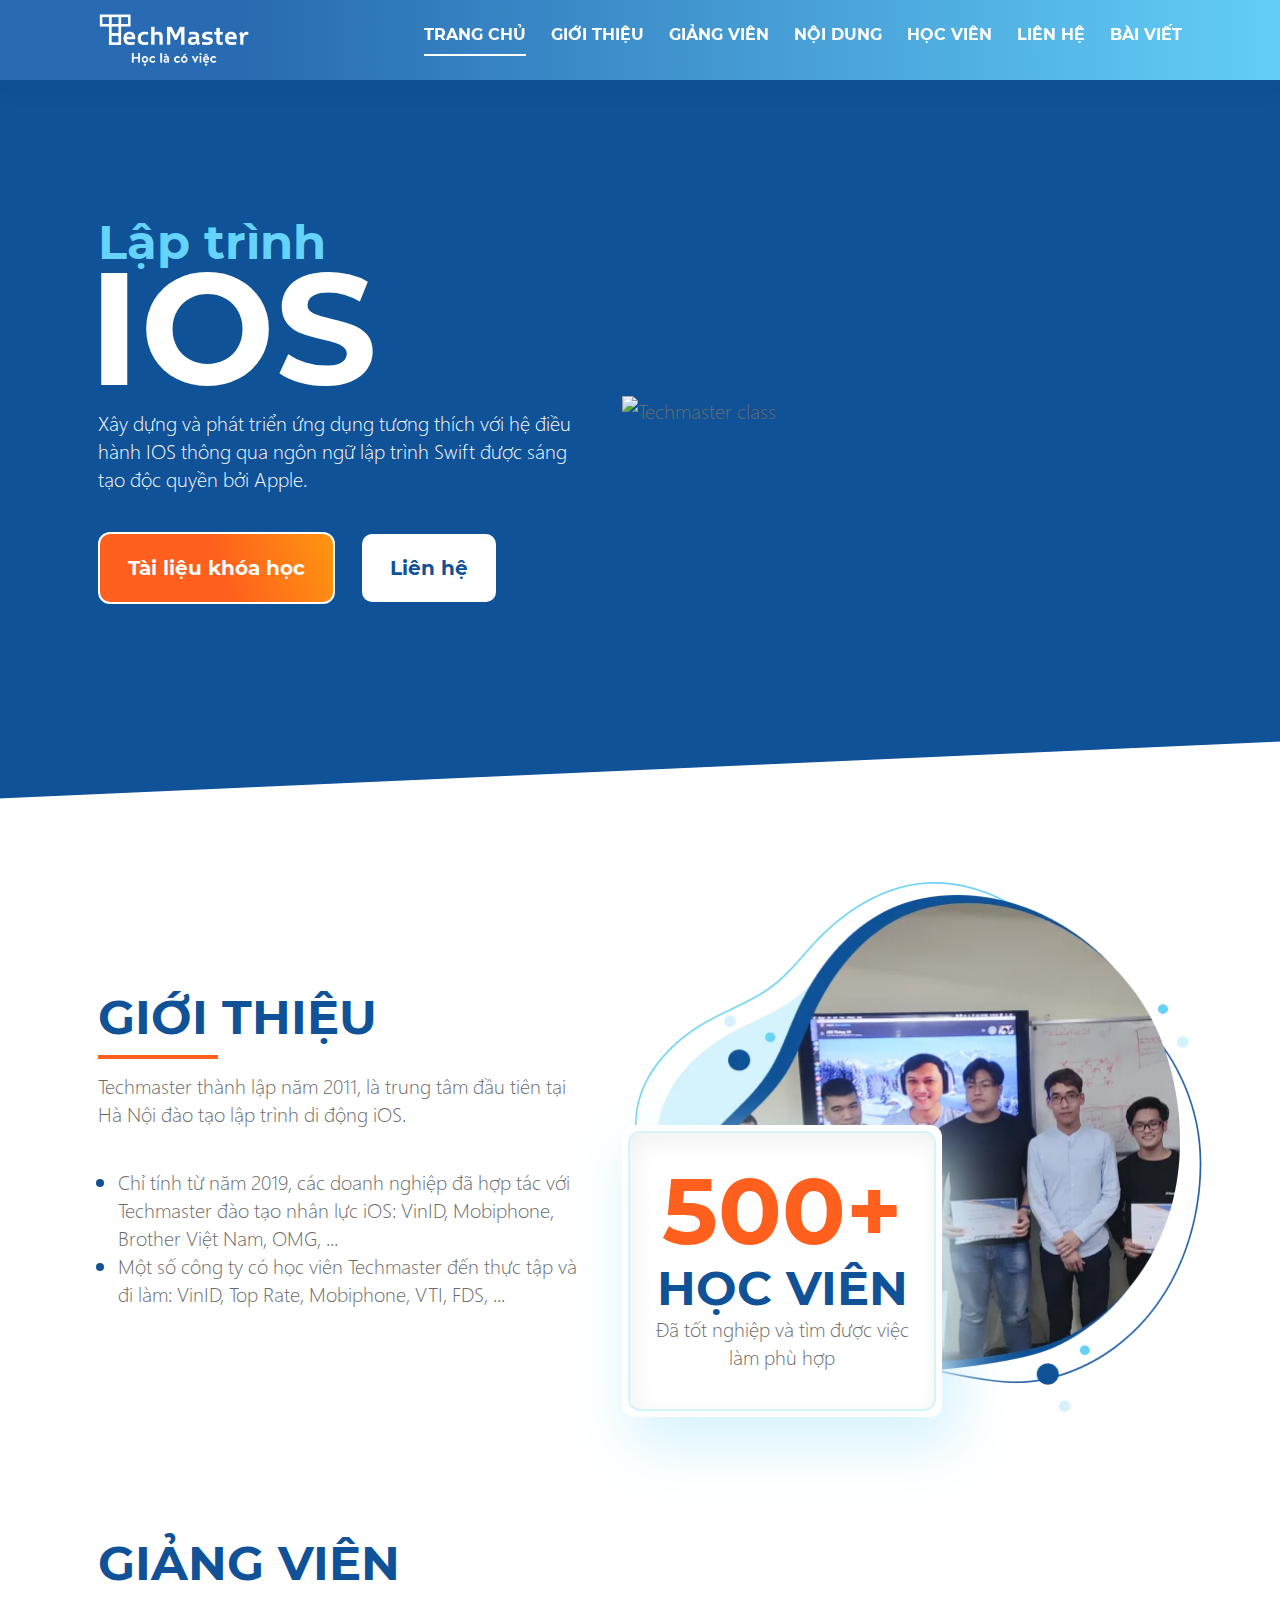
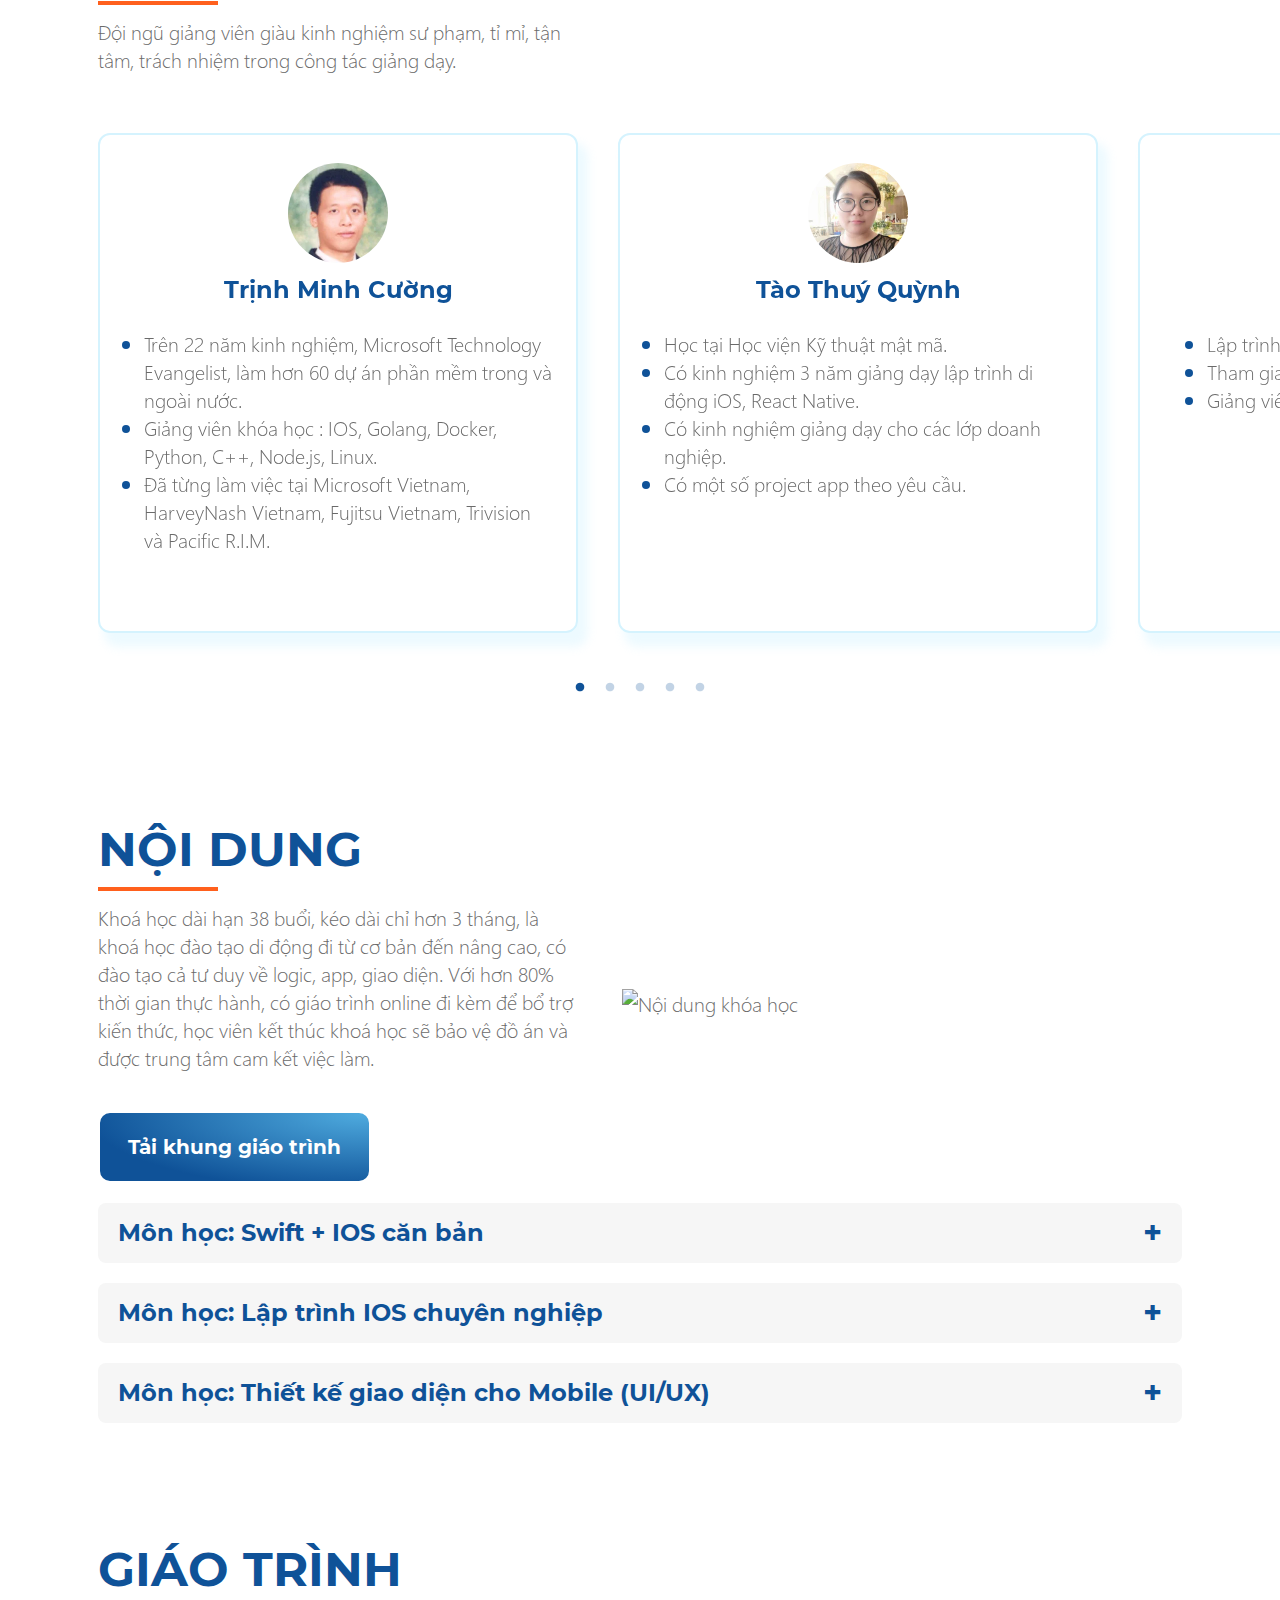
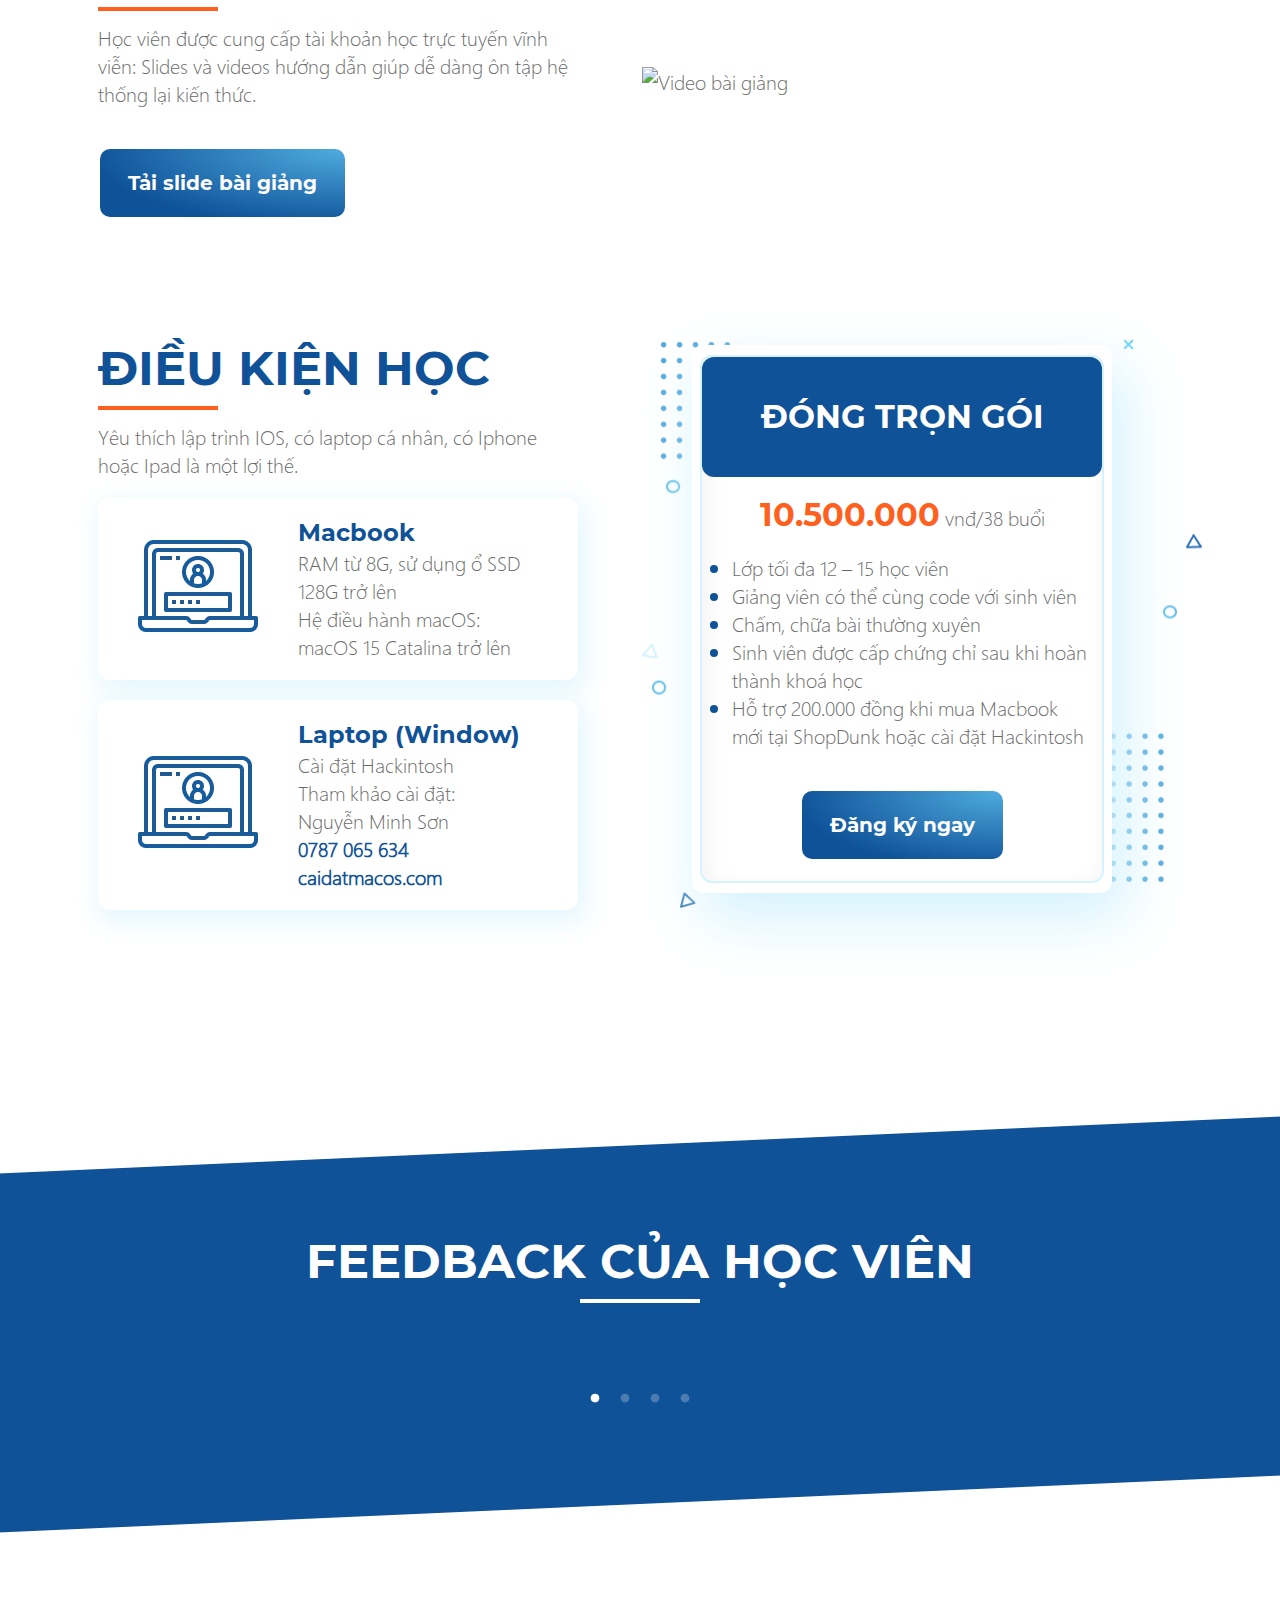
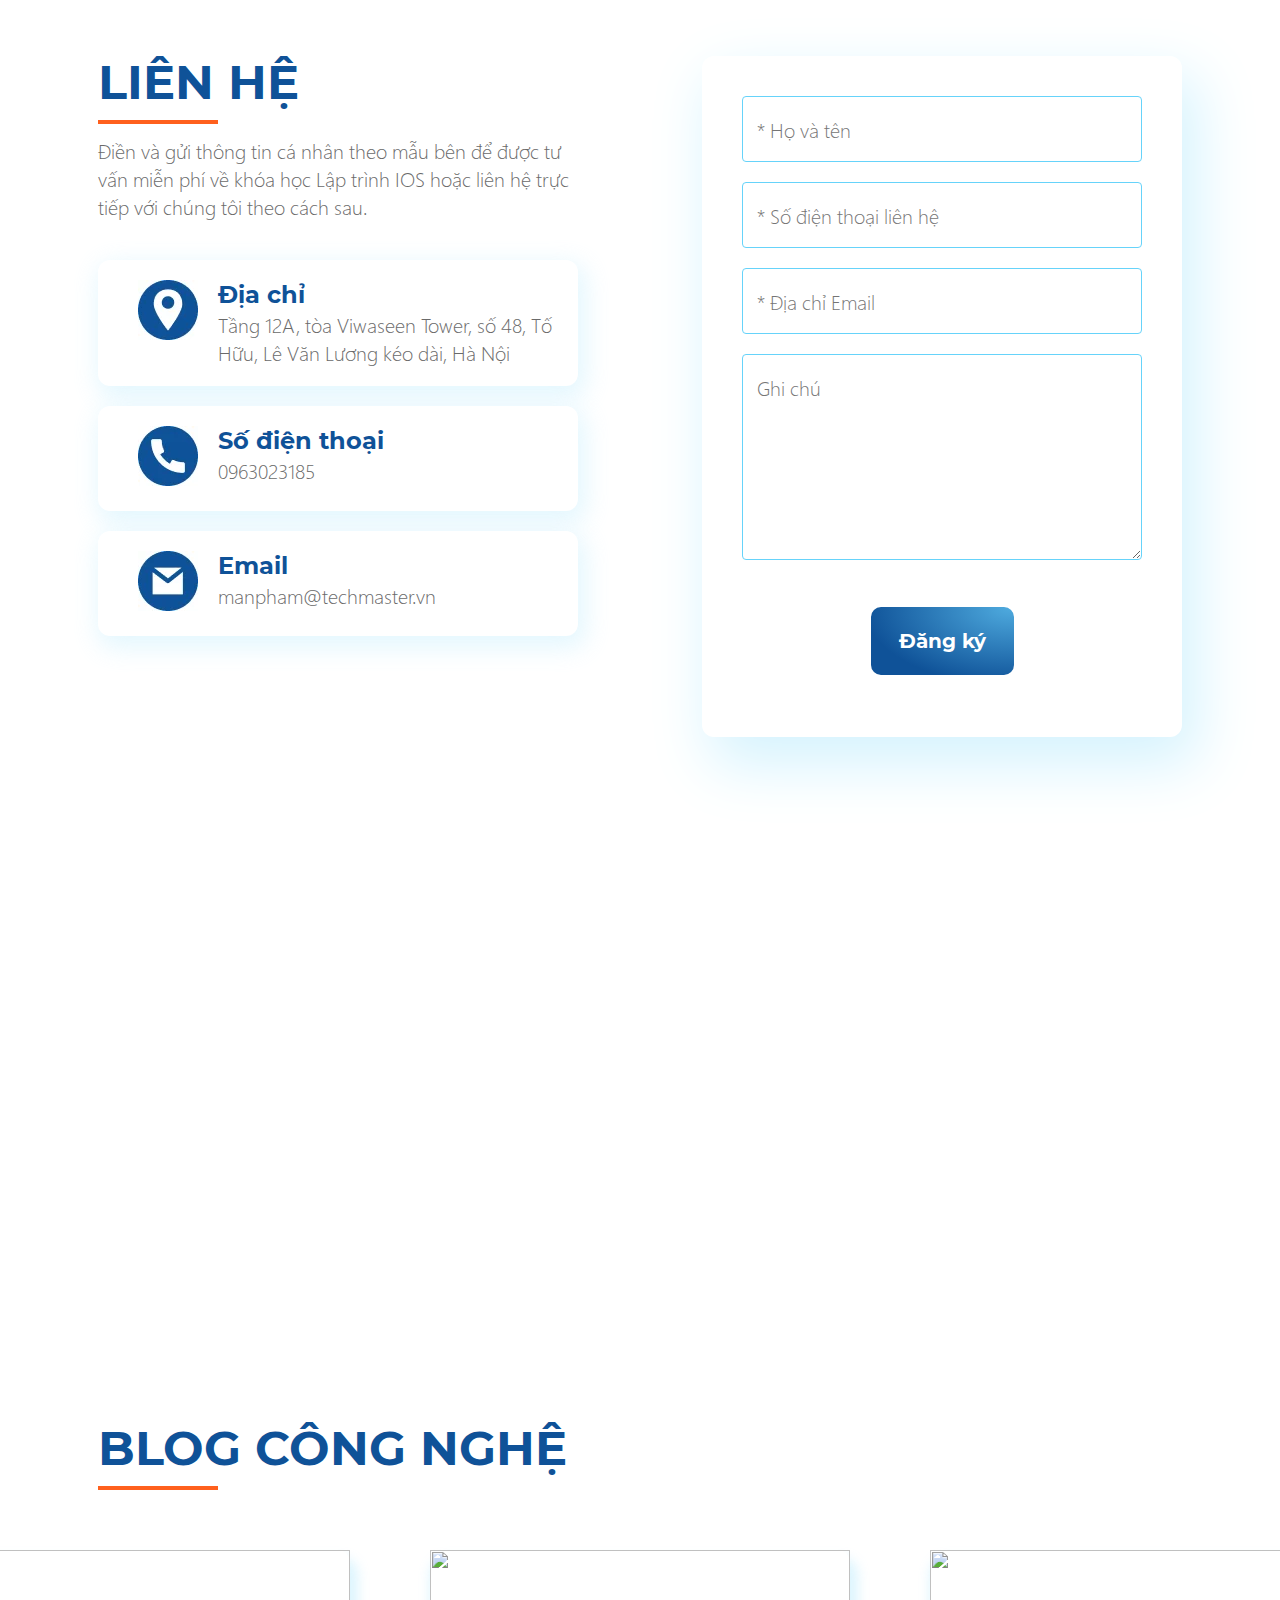
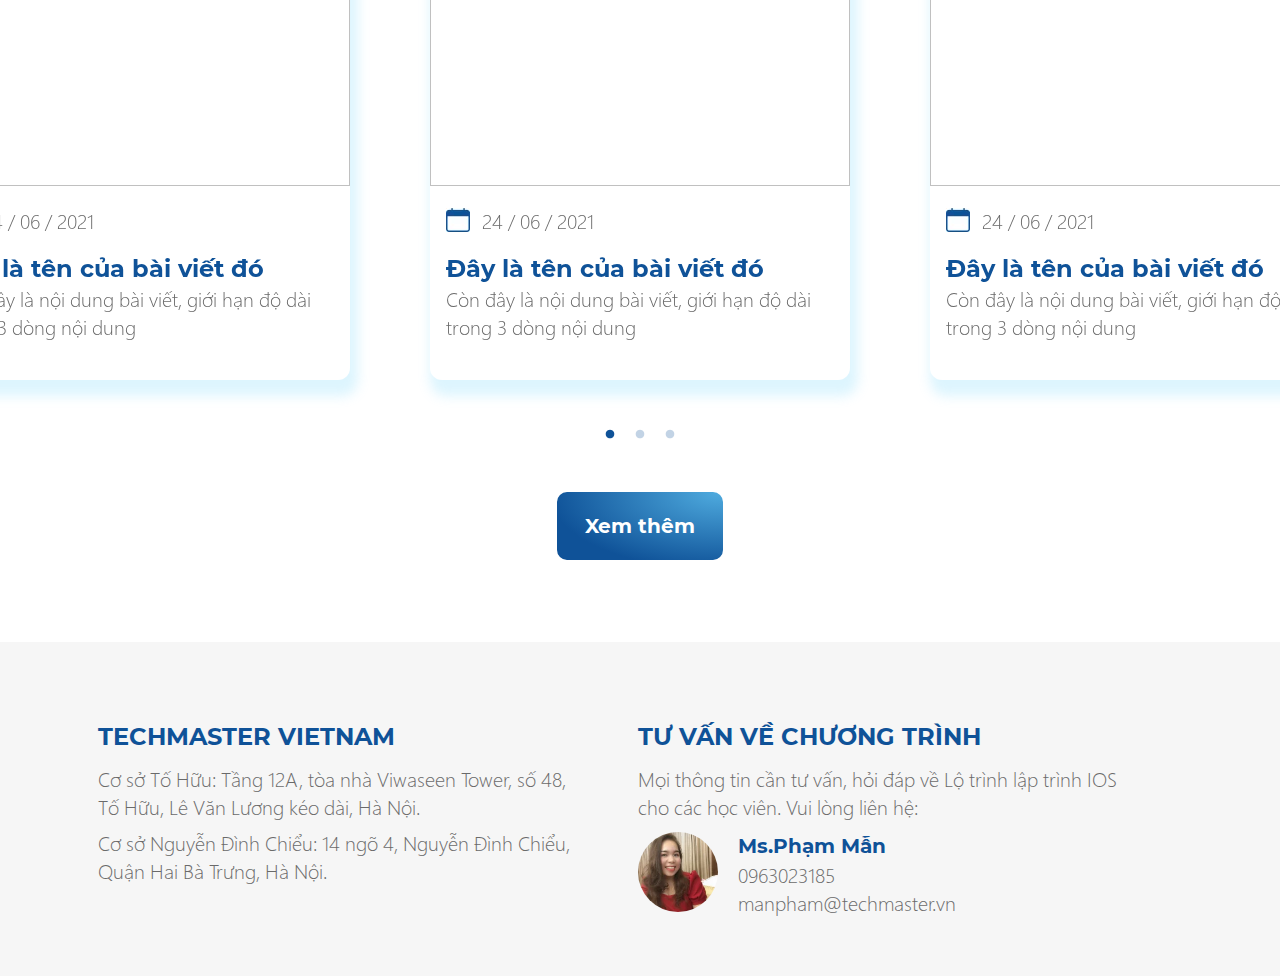
==== commit 2525b713: "8/4/21" ====
--- a/IosLandingPage/html/index.html
+++ b/IosLandingPage/html/index.html
@@ -872,8 +872,6 @@
           <div class="break-12"></div>
           <p>Yêu thích lập trình IOS, có laptop cá nhân, có Iphone 
             hoặc Ipad là một lợi thế.</p>
-          <p>Techmaster sẽ hỗ trợ 200.000vnđ tiền mua Macbook mới
-            tại ShopDunk hoặc cài đặt Hackintosh.</p>
   
           <div class="break-20"></div>
           <div class="cardYeuCau">
@@ -924,13 +922,14 @@
                 <p class="header header-32-36 txcl-white">ĐÓNG TRỌN GÓI</p>
               </div>
               <div class="break-20"></div>
-              <p style="text-align: center;"><span class="header header-32-36 txcl-secondary">10.500.000</span> /38 buổi</p>
+              <p style="text-align: center;"><span class="header header-32-36 txcl-secondary">10.500.000</span> vnđ/38 buổi</p>
               <div class="break-20"></div>
               <ul class="boxYeuCauContent">
                 <li>Lớp tối đa 12 – 15 học viên</li>
                 <li>Giảng viên có thể cùng code với sinh viên</li>
                 <li>Chấm, chữa bài thường xuyên</li>
-                <li>Sinh viên được cấp chứng chỉ sau khoá học</li>
+                <li>Sinh viên được cấp chứng chỉ sau khi hoàn thành khoá học</li>
+                <li>Hỗ trợ 200.000 đồng khi mua Macbook mới tại ShopDunk hoặc cài đặt Hackintosh</li>
               </ul>
               <div class="break-40"></div>
               <div style="text-align: center;">
@@ -945,6 +944,7 @@
 
     <!-- Background Decor -->
     <div class="break-120"></div>
+    <div class="break-80"></div>
     <div class="bgdecor2"></div>
 
 
--- a/IosLandingPage/css/index.css
+++ b/IosLandingPage/css/index.css
@@ -385,7 +385,7 @@
     position: absolute;
     padding: 1rem 0.8rem;
     width: calc(42rem - 1.6rem);
-    height: 54rem;
+    /* height: 54rem; */
     top: 6px;
     left: 50px;
 
@@ -395,6 +395,7 @@
   }
 .boxYeuCau2
   {
+    padding-bottom: 2rem;
     width: 100%;
     height: 100%;
     border: 2px solid #D5F3FE;
@@ -413,7 +414,7 @@
 .boxYeuCauContent
   {
     margin: auto;
-    width: 28rem;
+    width: 95%;
   }
 
 
--- a/IosLandingPage/css/max1200.css
+++ b/IosLandingPage/css/max1200.css
@@ -109,7 +109,7 @@
       {
         padding: 1rem 0.8rem;
         width: calc(38rem - 1.6rem);
-        height: 42rem;
+        /* height: 42rem; */
         top: 6px;
         left: 20px;
       }
--- a/IosLandingPage/css/max992.css
+++ b/IosLandingPage/css/max992.css
@@ -122,9 +122,13 @@
       {
         padding: 0.2rem;
         width: calc(28rem - 0.4rem);
-        height: 38rem;
+        /* height: 38rem; */
         top: 10px;
         left: 20px;
+      }
+    .boxYeuCau2
+      {
+        padding-bottom: 1.2rem;
       }
     .boxYeuCau2 li
       {
--- a/IosLandingPage/css/max768.css
+++ b/IosLandingPage/css/max768.css
@@ -102,7 +102,7 @@
     .boxYeuCau
       {
         width: calc(26rem - 0.4rem);
-        height: 34rem;
+        /* height: 34rem; */
         top: 10px;
         left: 10px;
       }
--- a/IosLandingPage/css/max576.css
+++ b/IosLandingPage/css/max576.css
@@ -108,7 +108,7 @@
     .boxYeuCau
       {
         width: calc(100% - 0.4rem);
-        height: 34rem;
+        /* height: 34rem; */
         top: 10px;
         left: 0px;
       }
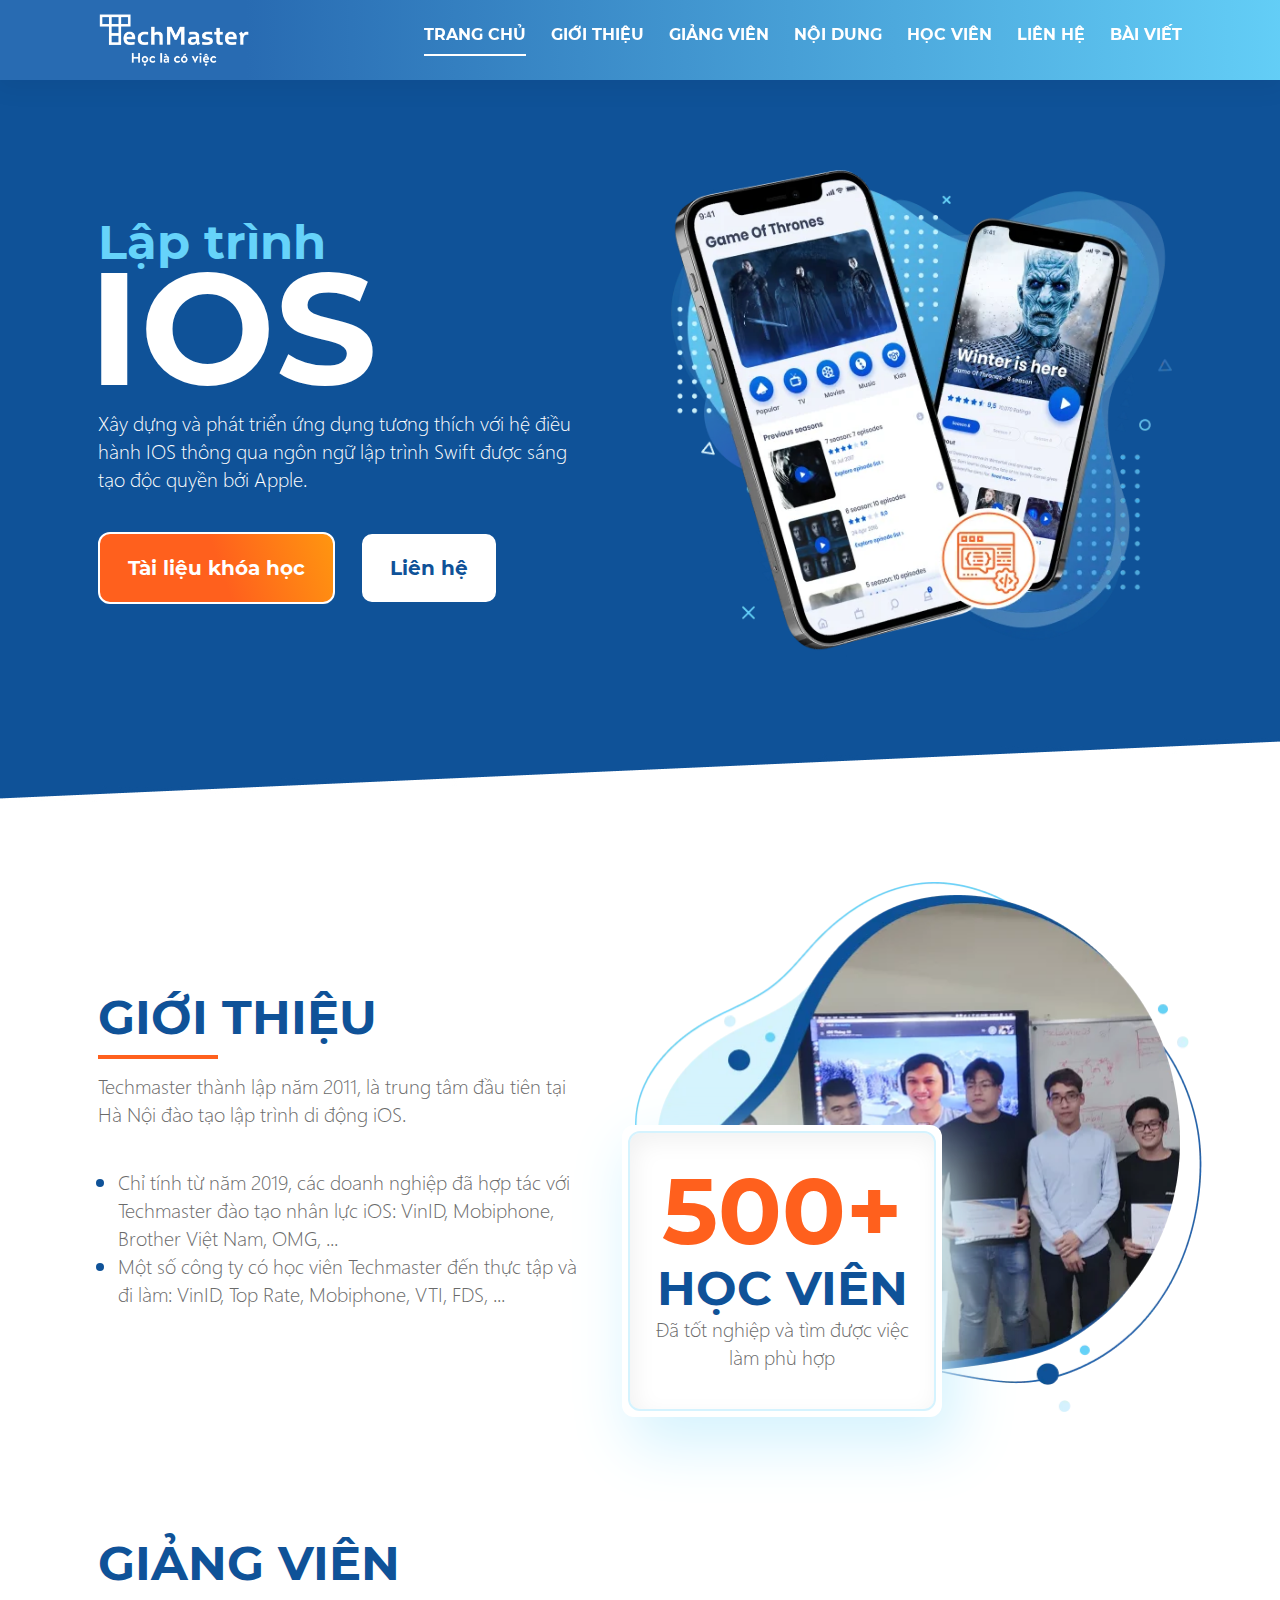
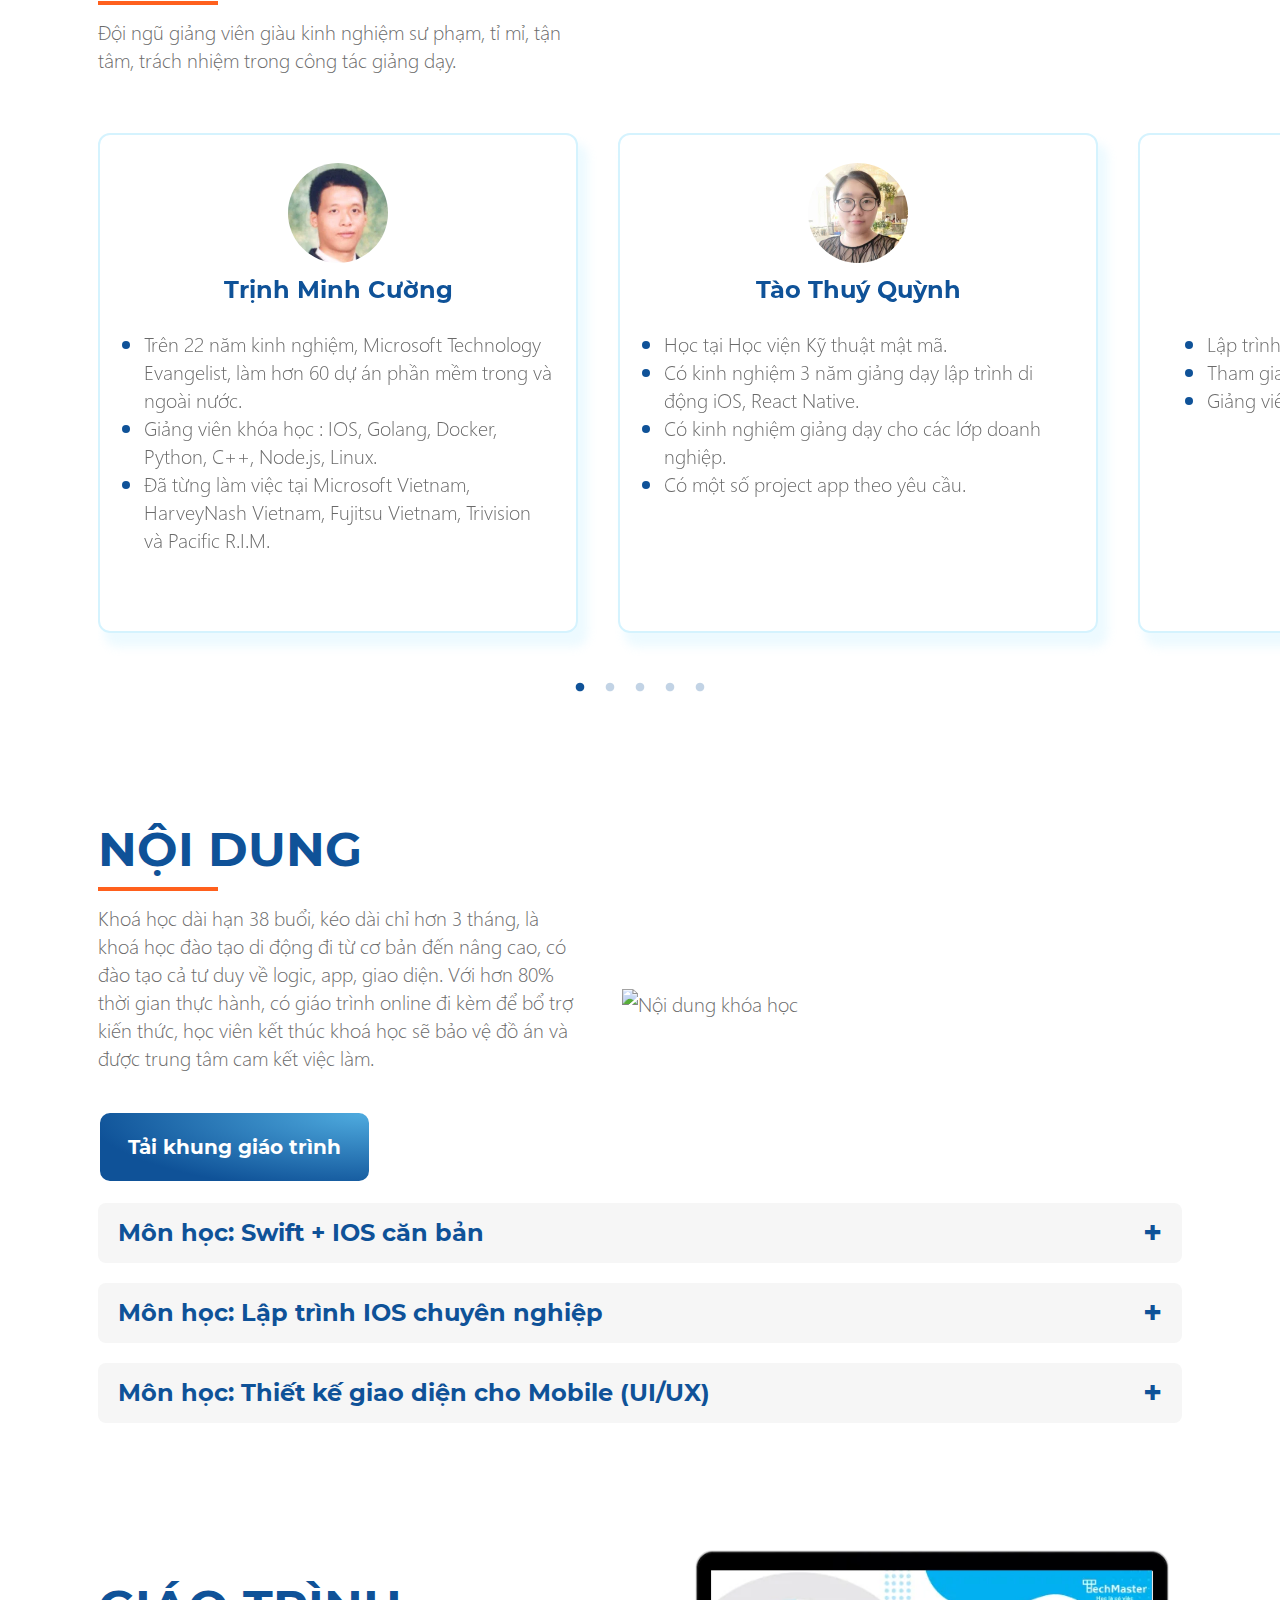
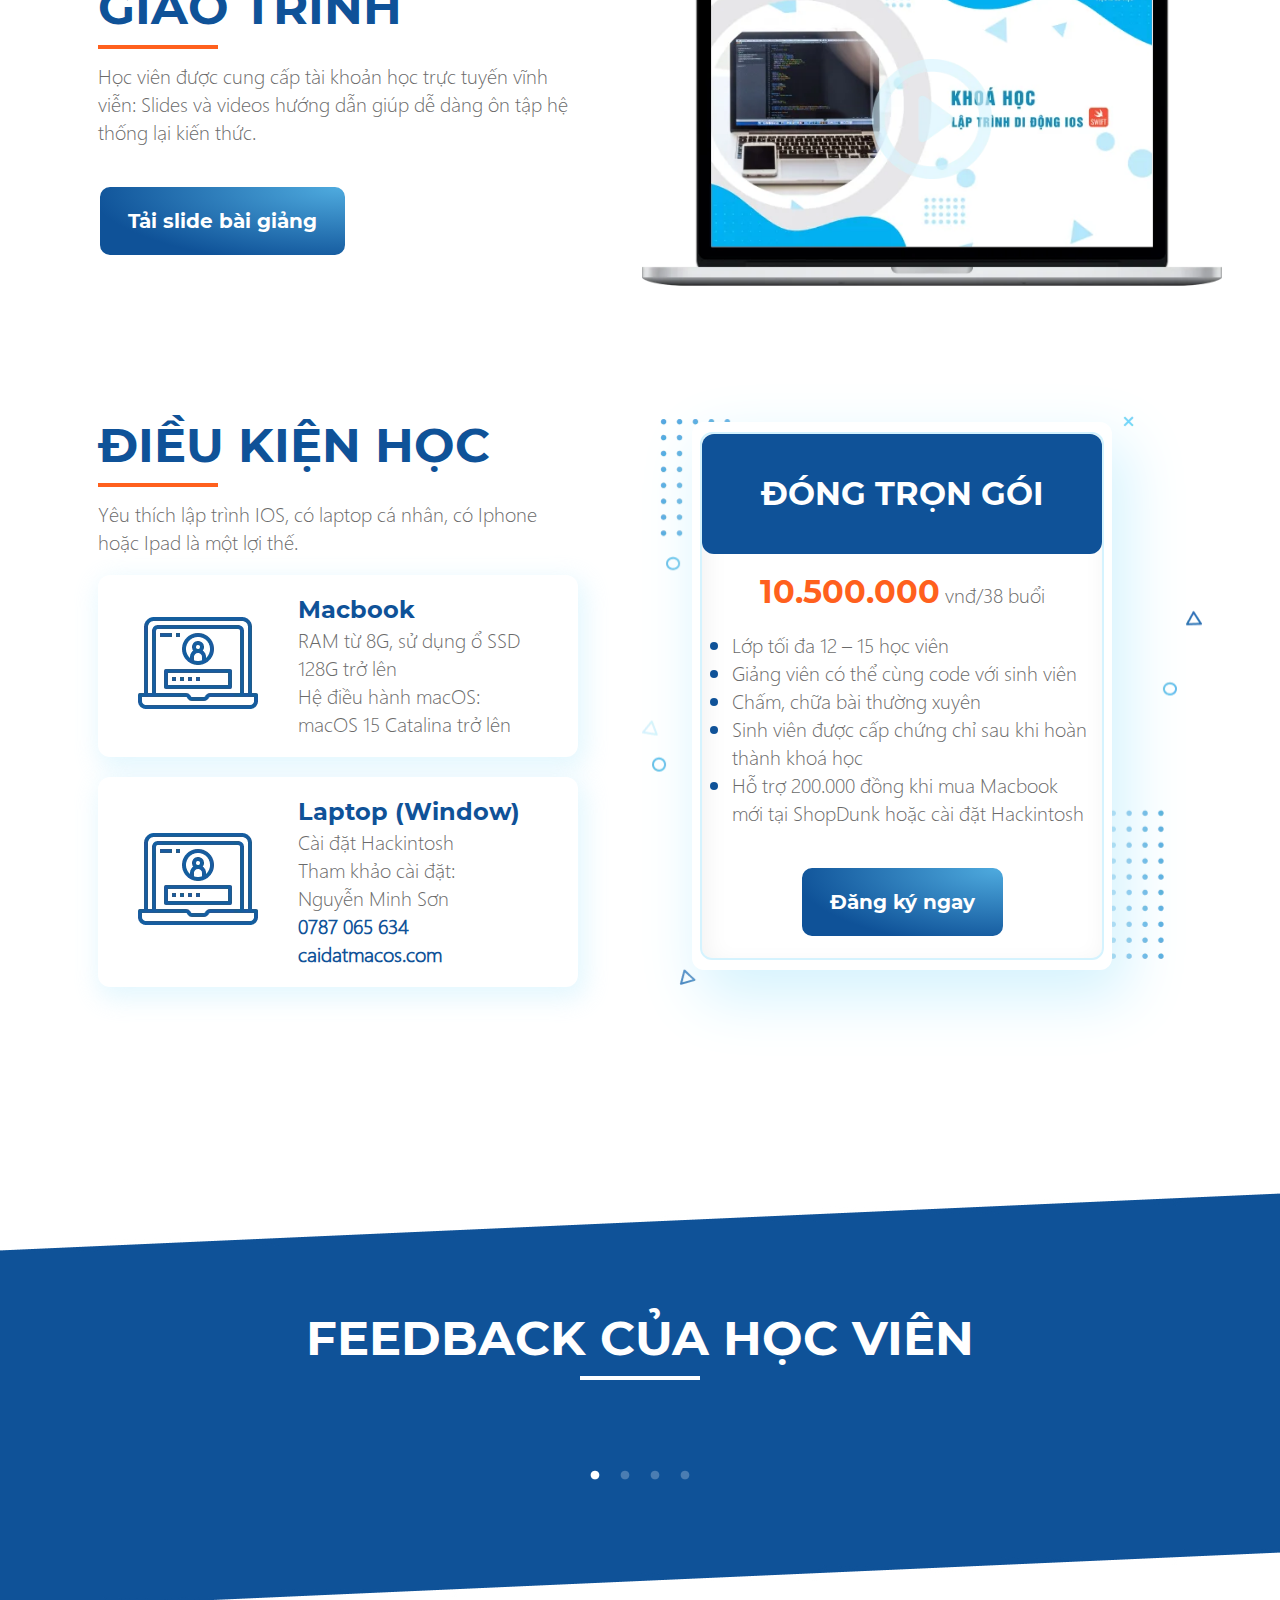
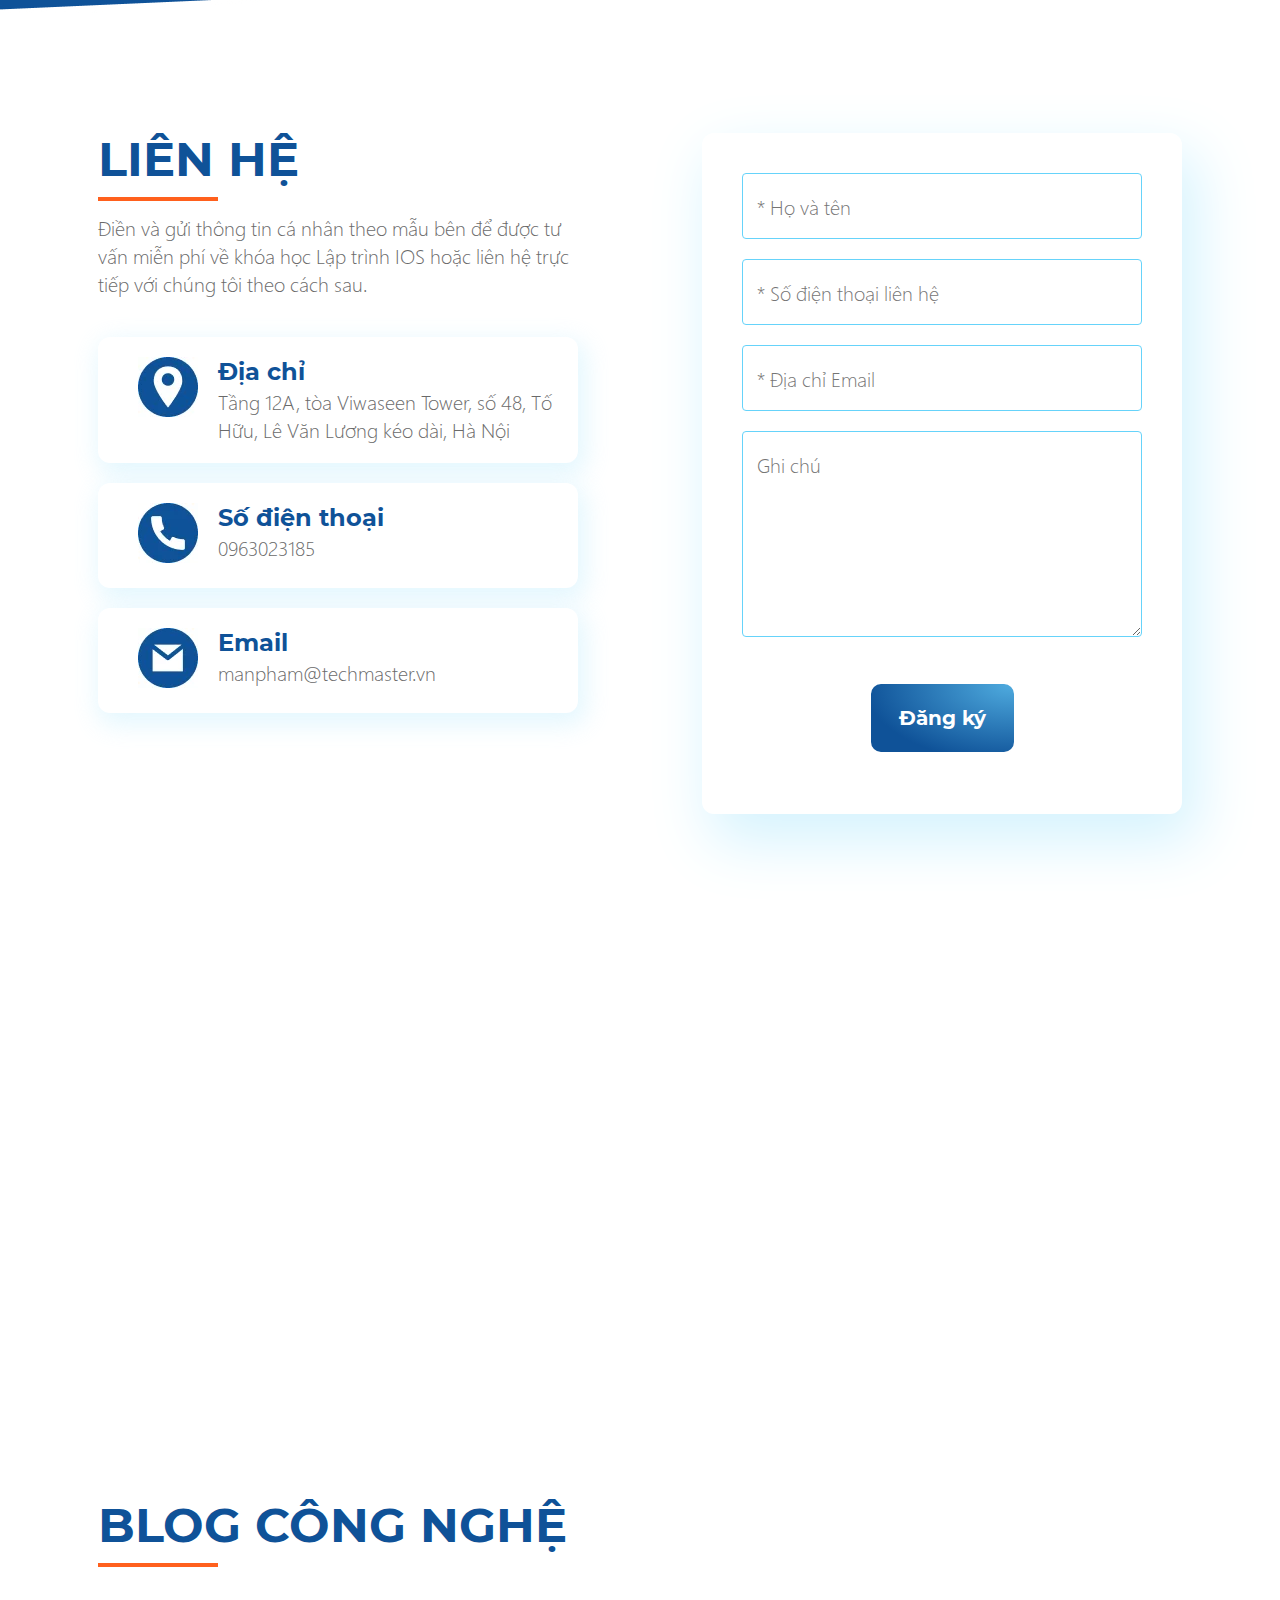
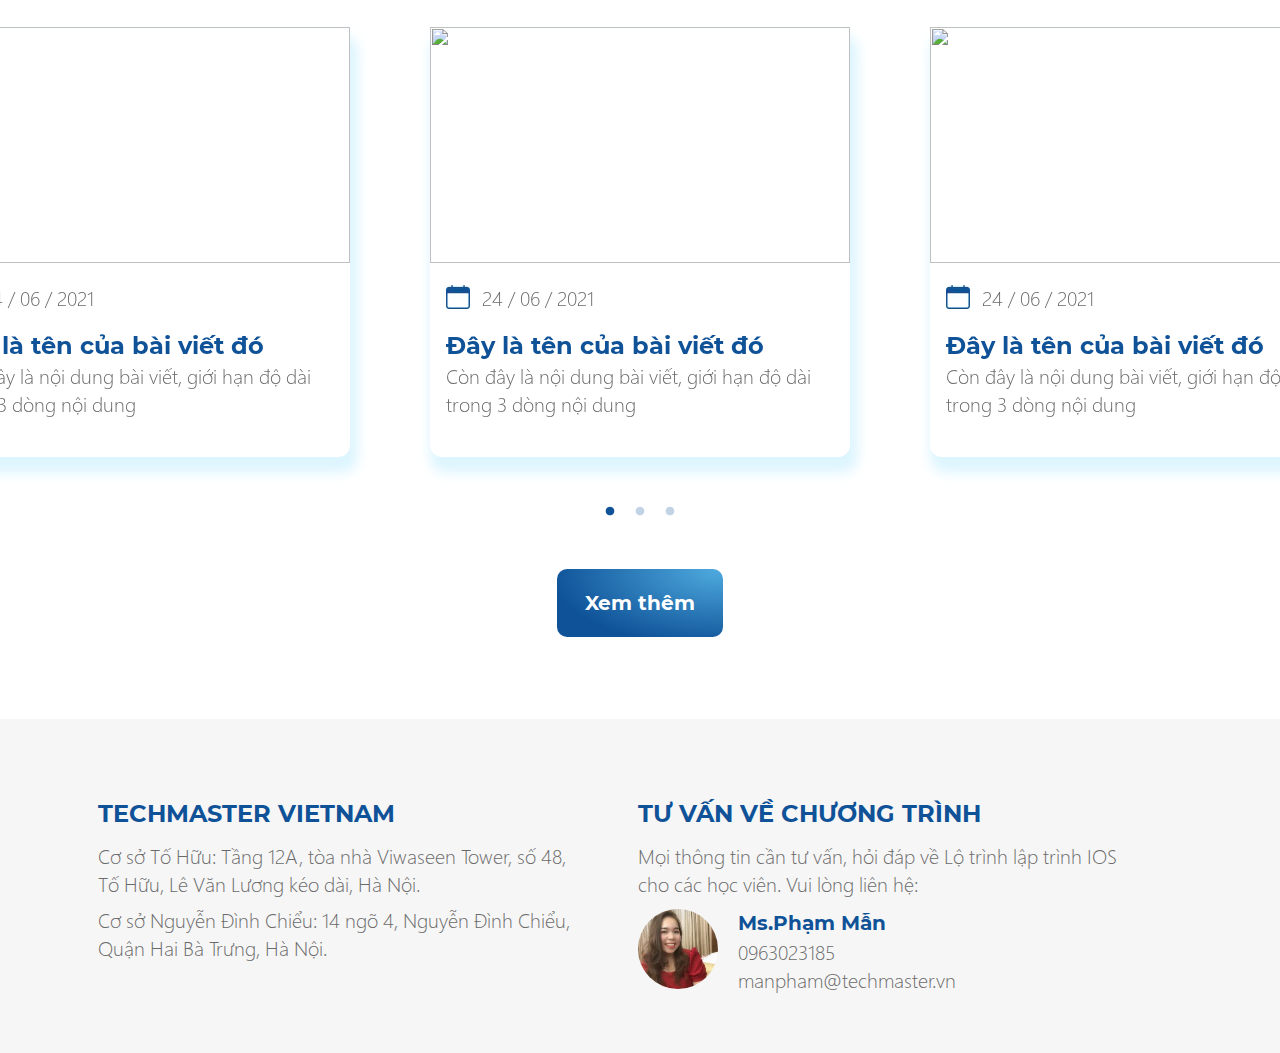
==== commit 83a659f6: "8/4/21" ====
--- a/IosLandingPage/html/index.html
+++ b/IosLandingPage/html/index.html
@@ -837,13 +837,21 @@
             <img src="../images/sectionGiaoTrinh/giaoTrinh.png" alt="Video bài giảng">
           </picture>
 
-          <div class="playButton">
+          <div class="playButtonActive">
             <picture>
               <source srcset="../images/sectionGiaoTrinh/playButtonActive.webp" type="image/webp">
               <source srcset="../images/sectionGiaoTrinh/playButtonActive.png" type="image/png">
               <img src="../images/sectionGiaoTrinh/playButtonActive.png" alt="Play">
             </picture>
           </div>
+
+          <div class="playButton">
+            <picture>
+              <source srcset="../images/sectionGiaoTrinh/playButton.webp" type="image/webp">
+              <source srcset="../images/sectionGiaoTrinh/playButton.png" type="image/png">
+              <img src="../images/sectionGiaoTrinh/playButton.png" alt="Play">
+            </picture>
+          </div>
         </div>
       </div>
     </section>
@@ -852,7 +860,7 @@
     <!-- Section 4 Video -->
     <div class="videoGiaoTrinh">
       <iframe id="videoGiaoTrinh"
-        src="https://www.youtube.com/embed/7Q3-R3d_-f4?list=PLlahAO-uyDzLu5jEYEsGuOANNbYjR8SKC" 
+        src="https://www.youtube.com/embed/V6_06__cJzQ" 
         title="YouTube video player" frameborder="0" 
         allow="accelerometer; autoplay; clipboard-write; encrypted-media; gyroscope; picture-in-picture" 
         allowfullscreen>
@@ -1242,5 +1250,7 @@
     <script src="../lib/Slick-1.8.1/slick/slick.min.js"></script>
     <!-- JS Riêng -->
     <script src="../js/index.js"></script>
+    <!-- Youtube API -->
+    <script src="https://www.youtube.com/iframe_api"></script>
   </body>
 </html>
--- a/IosLandingPage/css/index.css
+++ b/IosLandingPage/css/index.css
@@ -303,13 +303,16 @@
   {
     width: 100%;
   }
-.imageGiaoTrinh:hover .playButton, .playButton.show
+.imageGiaoTrinh:hover .playButtonActive, .playButtonActive.show
   {
     display: block;
   }
+.imageGiaoTrinh:hover .playButton
+  {
+    display: none;
+  }
 .playButton
   {
-    display: none;
     width: 12rem;
     height: 12rem;
     position: absolute;
@@ -317,6 +320,16 @@
     left: 50%;
     transform: translate(-50%, -50%);
   }
+.playButtonActive
+  {
+    display: none;
+    width: 12rem;
+    height: 12rem;
+    position: absolute;
+    top: 50%;
+    left: 50%;
+    transform: translate(-50%, -50%);
+  }
 .videoGiaoTrinh
   {
     display: none;
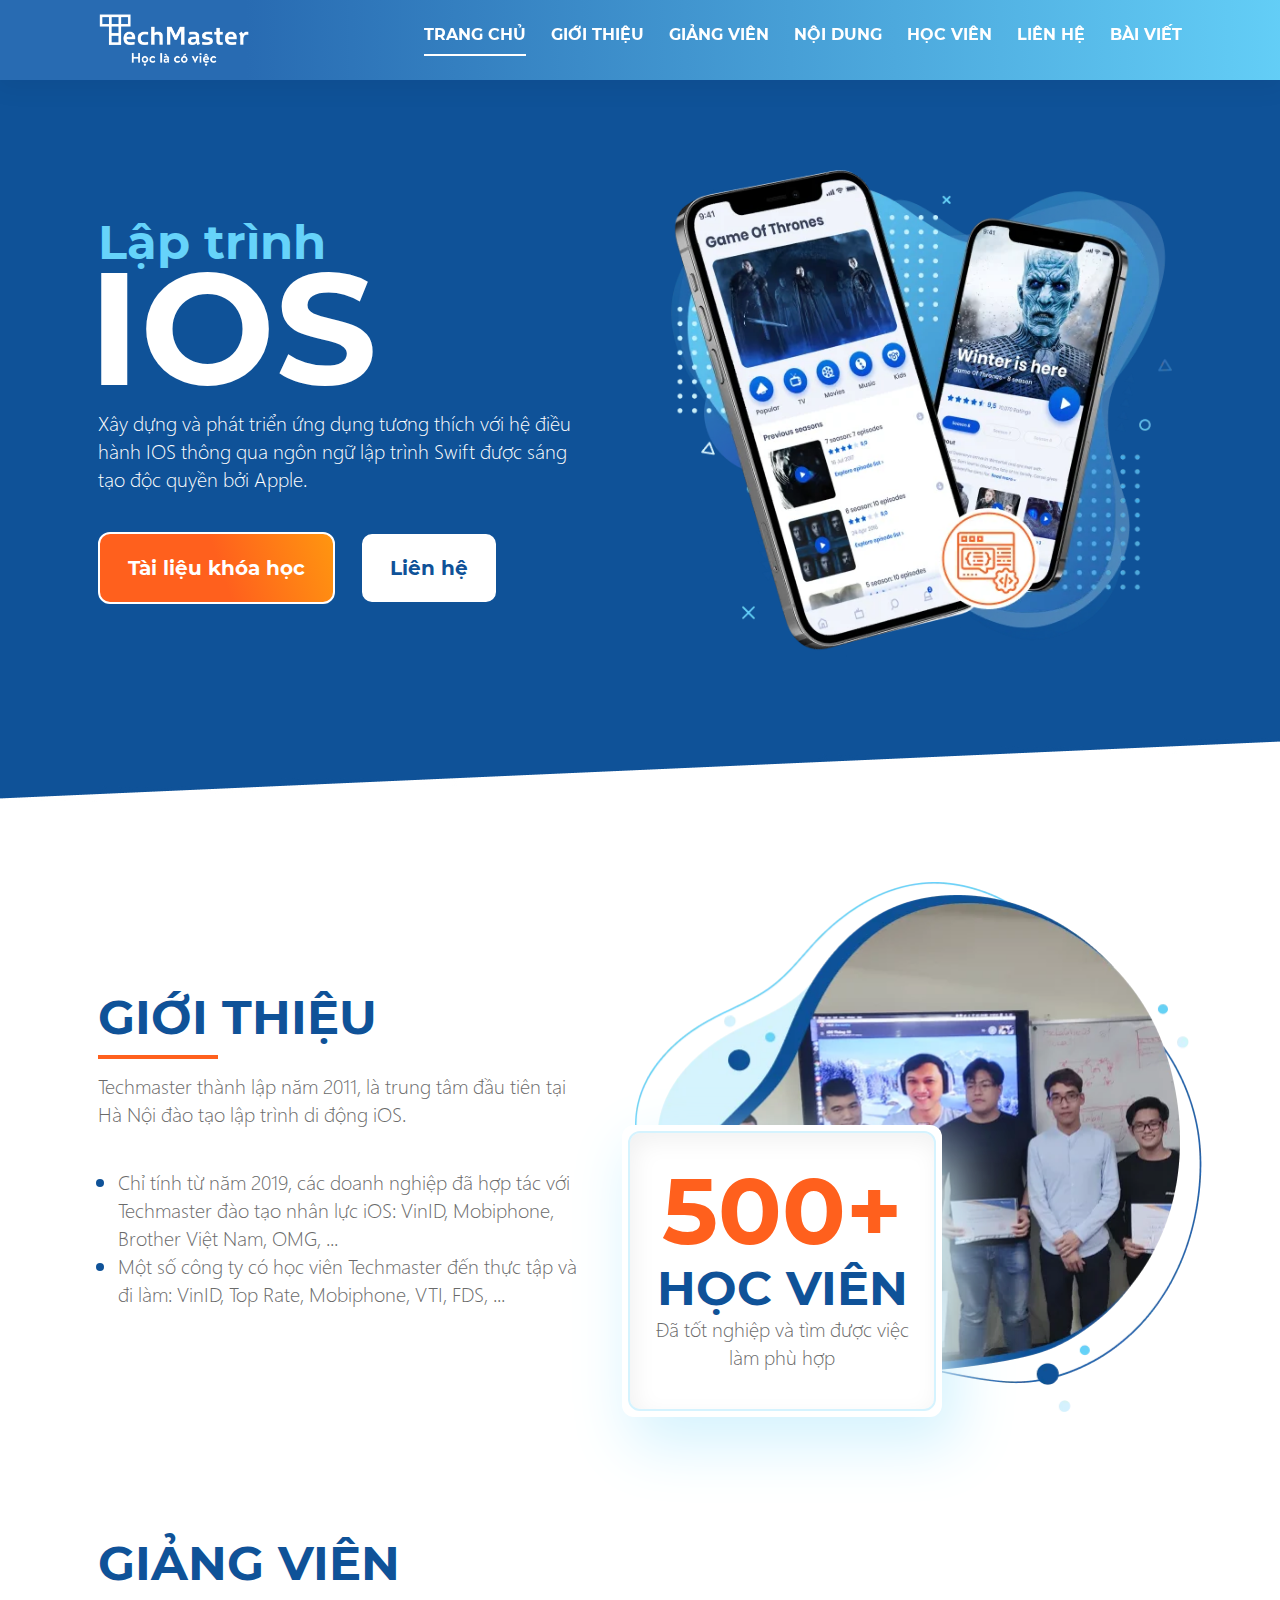
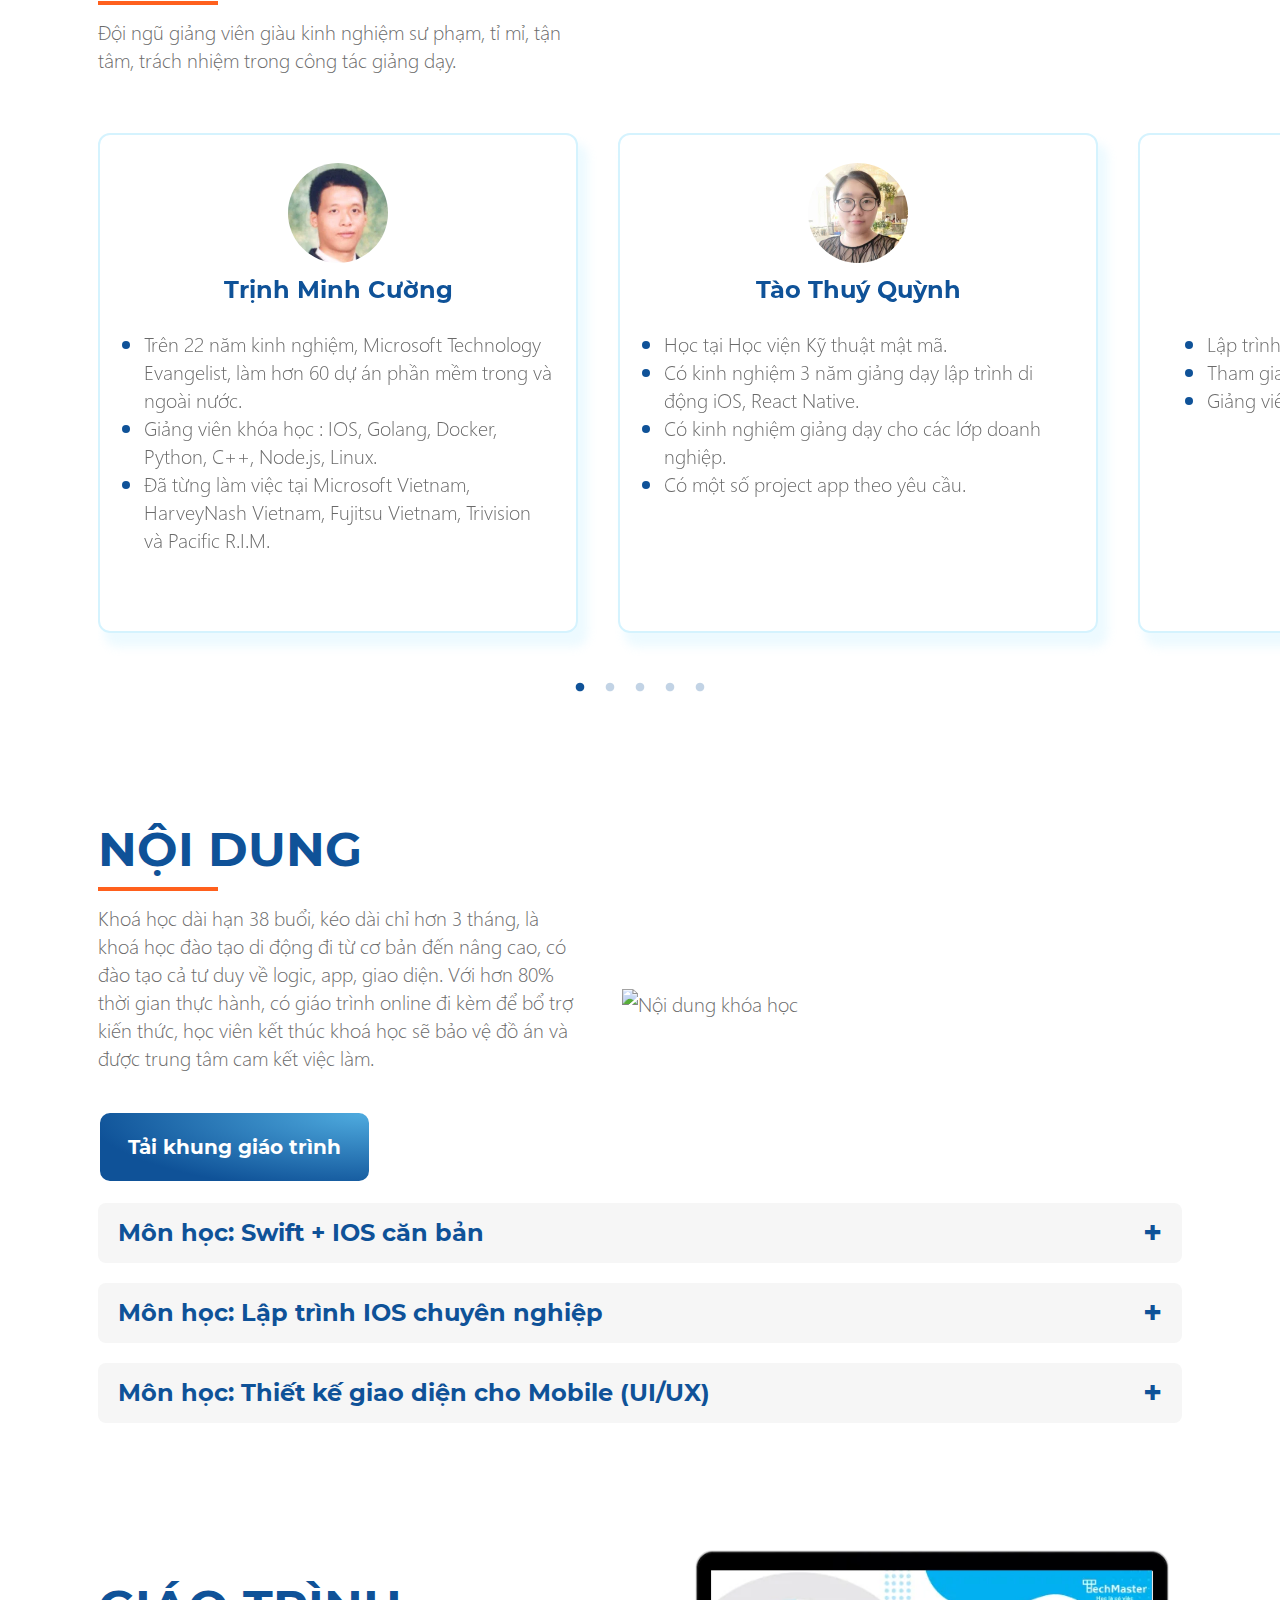
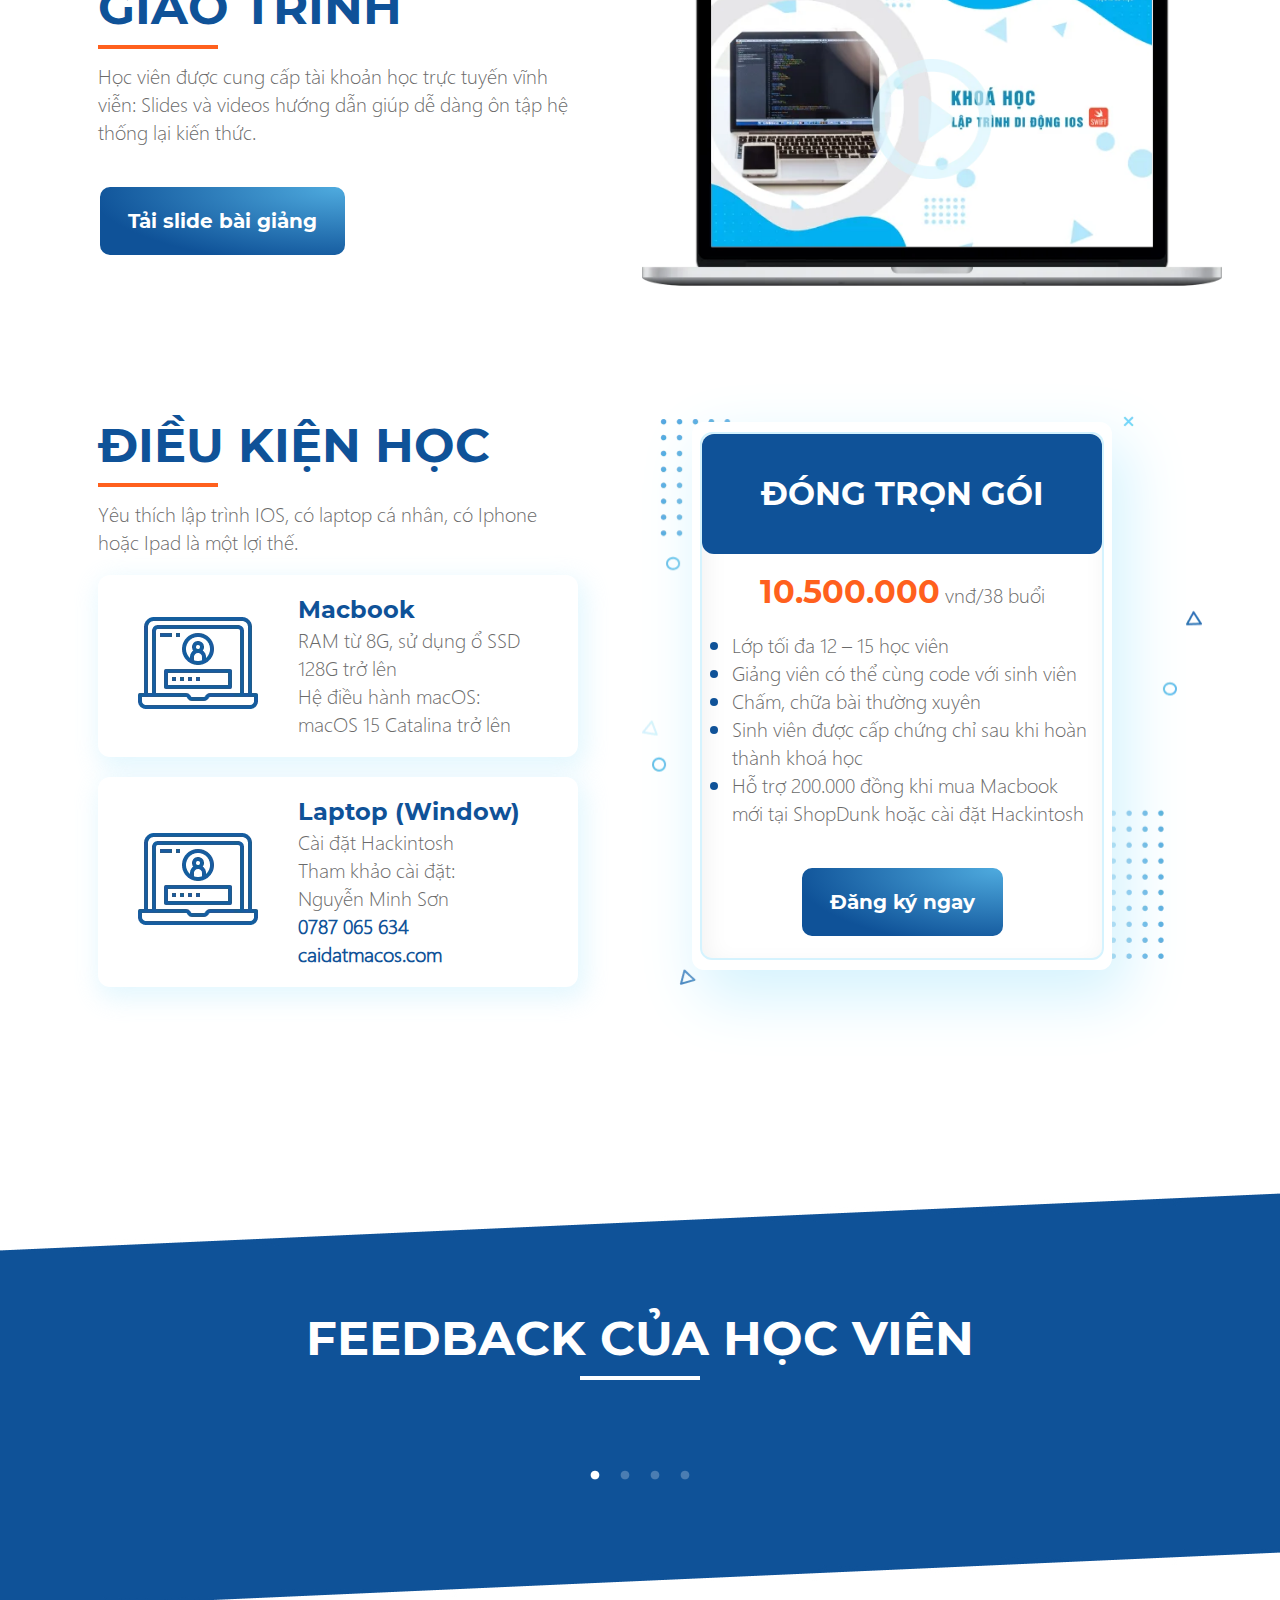
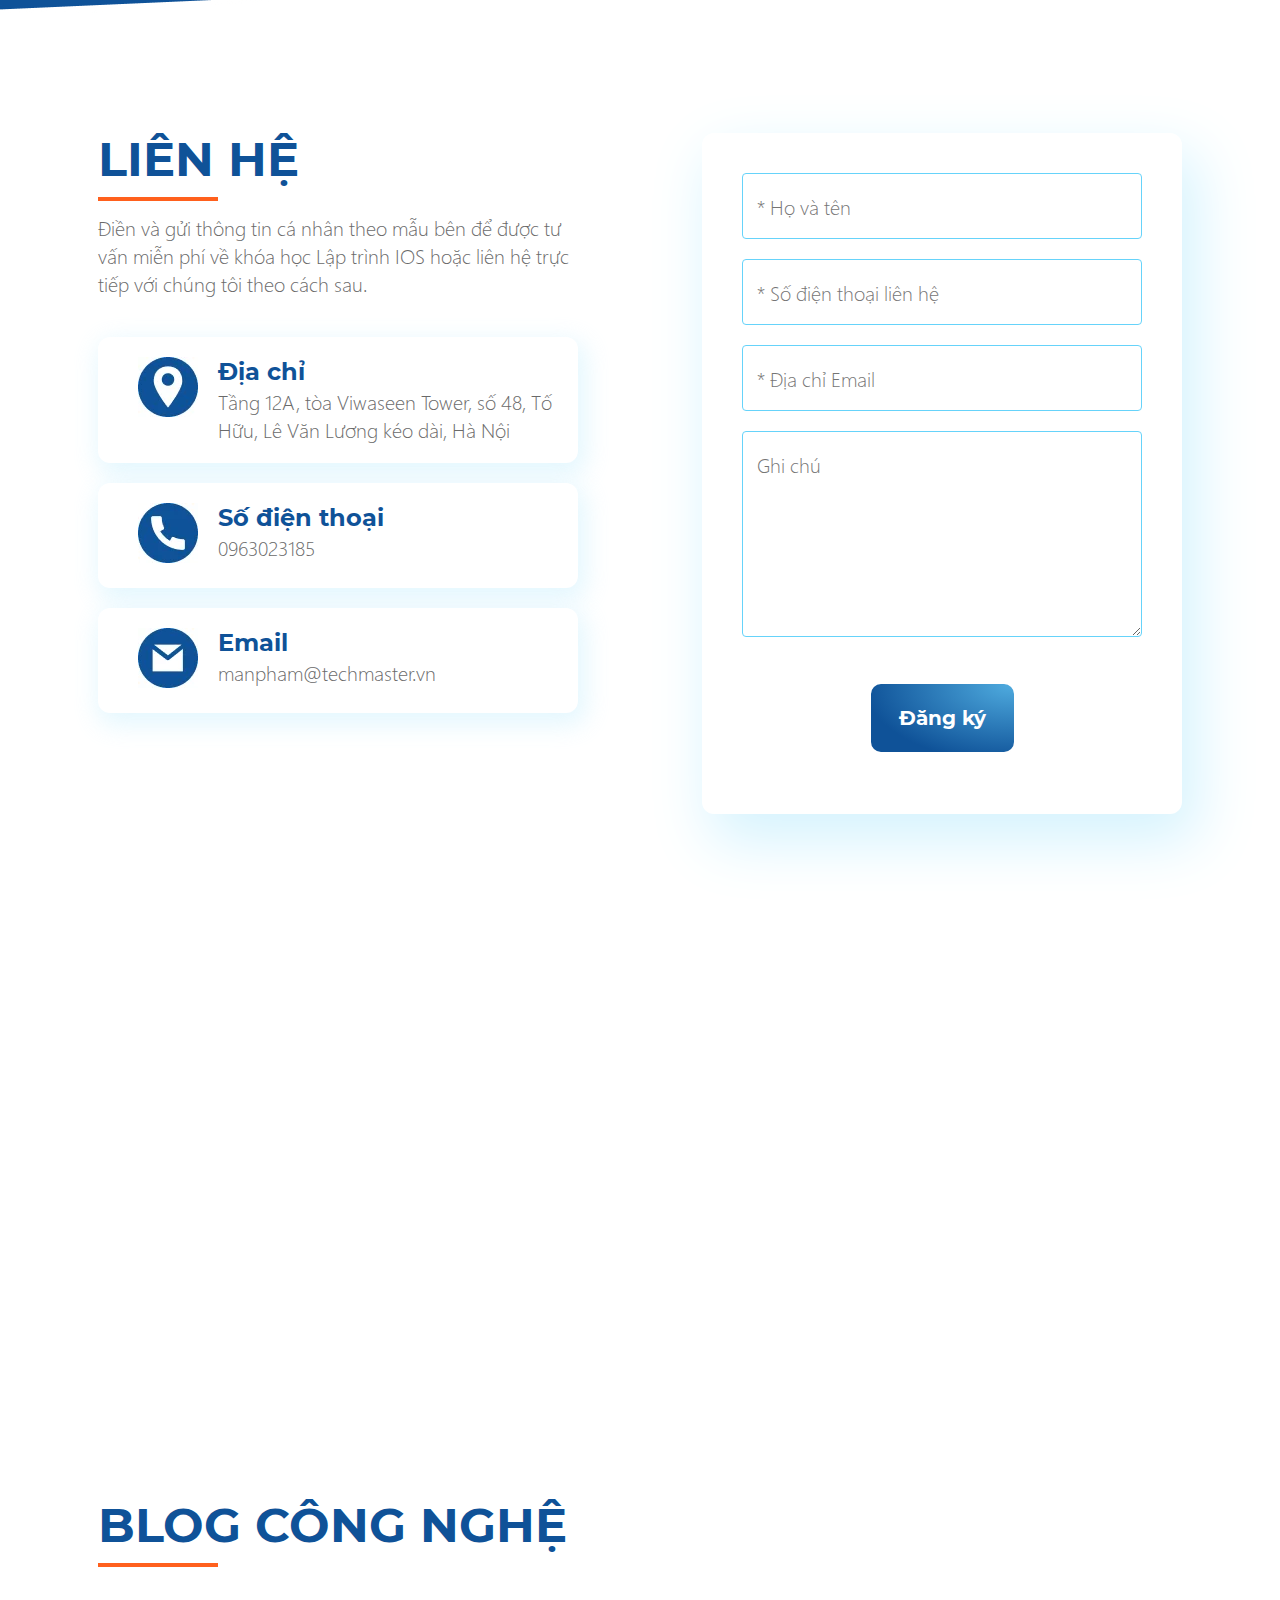
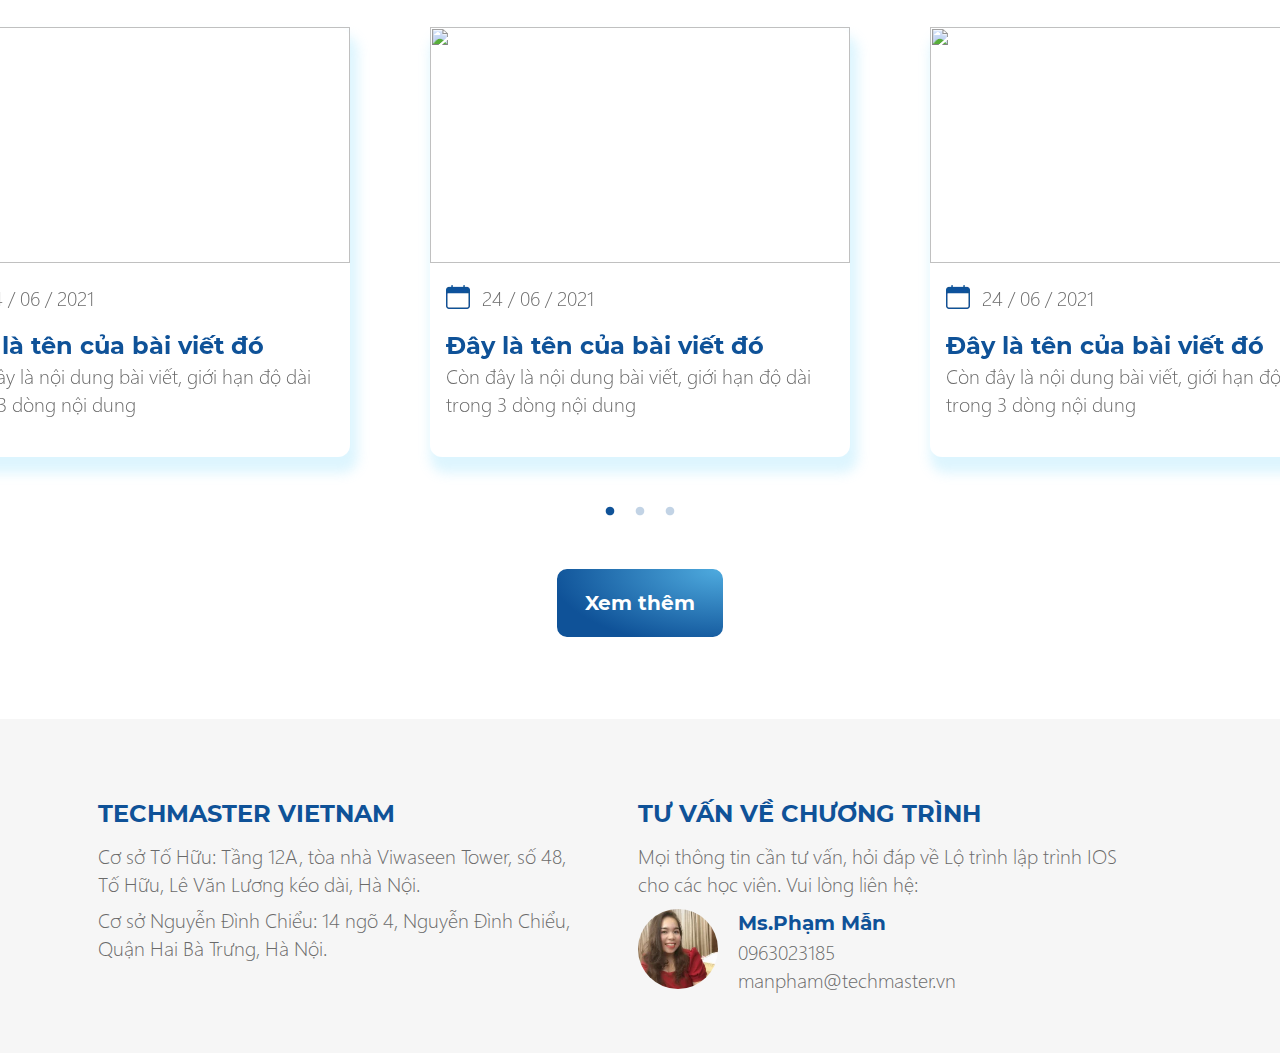
==== commit 9ab22dfa: "10/4/21" ====
--- a/IosLandingPage/html/index.html
+++ b/IosLandingPage/html/index.html
@@ -1136,10 +1136,15 @@
           <img class="cardThumbnail" src="" alt="">
           <div class="break-20"></div>
           <div class="cardDate">
-            <picture>
+            <picture class="iconDate">
               <source srcset="../images/sectionBlog/iconDate.webp" type="image/webp">
-              <source srcset="../images/sectionBlog/iconDate.jpg" type="image/jpg">
-              <img src="../images/sectionBlog/iconDate.jpg" alt="Date">
+              <source srcset="../images/sectionBlog/iconDate.png" type="image/png">
+              <img src="../images/sectionBlog/iconDate.png" alt="Date">
+            </picture>
+            <picture class="iconDateHover">
+              <source srcset="../images/sectionBlog/iconDateHover.webp" type="image/webp">
+              <source srcset="../images/sectionBlog/iconDateHover.png" type="image/png">
+              <img src="../images/sectionBlog/iconDateHover.png" alt="Date">
             </picture>
             <span class="paragraph-16-24" style="margin-left: 1.2rem;">24 / 06 / 2021</span>
           </div>
@@ -1155,10 +1160,15 @@
           <img class="cardThumbnail" src="" alt="">
           <div class="break-20"></div>
           <div class="cardDate">
-            <picture>
+            <picture class="iconDate">
               <source srcset="../images/sectionBlog/iconDate.webp" type="image/webp">
-              <source srcset="../images/sectionBlog/iconDate.jpg" type="image/jpg">
-              <img src="../images/sectionBlog/iconDate.jpg" alt="Date">
+              <source srcset="../images/sectionBlog/iconDate.png" type="image/png">
+              <img src="../images/sectionBlog/iconDate.png" alt="Date">
+            </picture>
+            <picture class="iconDateHover">
+              <source srcset="../images/sectionBlog/iconDateHover.webp" type="image/webp">
+              <source srcset="../images/sectionBlog/iconDateHover.png" type="image/png">
+              <img src="../images/sectionBlog/iconDateHover.png" alt="Date">
             </picture>
             <span class="paragraph-16-24" style="margin-left: 1.2rem;">24 / 06 / 2021</span>
           </div>
@@ -1174,10 +1184,15 @@
           <img class="cardThumbnail" src="" alt="">
           <div class="break-20"></div>
           <div class="cardDate">
-            <picture>
+            <picture class="iconDate">
               <source srcset="../images/sectionBlog/iconDate.webp" type="image/webp">
-              <source srcset="../images/sectionBlog/iconDate.jpg" type="image/jpg">
-              <img src="../images/sectionBlog/iconDate.jpg" alt="Date">
+              <source srcset="../images/sectionBlog/iconDate.png" type="image/png">
+              <img src="../images/sectionBlog/iconDate.png" alt="Date">
+            </picture>
+            <picture class="iconDateHover">
+              <source srcset="../images/sectionBlog/iconDateHover.webp" type="image/webp">
+              <source srcset="../images/sectionBlog/iconDateHover.png" type="image/png">
+              <img src="../images/sectionBlog/iconDateHover.png" alt="Date">
             </picture>
             <span class="paragraph-16-24" style="margin-left: 1.2rem;">24 / 06 / 2021</span>
           </div>
--- a/IosLandingPage/css/index.css
+++ b/IosLandingPage/css/index.css
@@ -465,10 +465,9 @@
     display: none;
     z-index: -1;
     width: 50%;
-    padding-top: 8rem;
     top: 50%;
     left: 50%;
-    transform: translate(-50% , -50%);
+    transform: translate(-50%,-50%);
   }
 .carouselModal.show
   {
@@ -576,6 +575,27 @@
     display: flex;
     align-items: center;
   }
+.iconDateHover
+  {
+    display: none;
+  }
+
+.cardBlog:hover
+  {
+    background-color: #0F5298;
+  }
+.cardBlog:hover, .cardBlog:hover .txcl-primary
+  {
+    color: #FFFFFF;
+  }
+.cardBlog:hover .iconDateHover
+  {
+    display: block;
+  }
+.cardBlog:hover .iconDate
+  {
+    display: none;
+  }
 
 
 /* ------------ ------------ ------------ ------------ */
